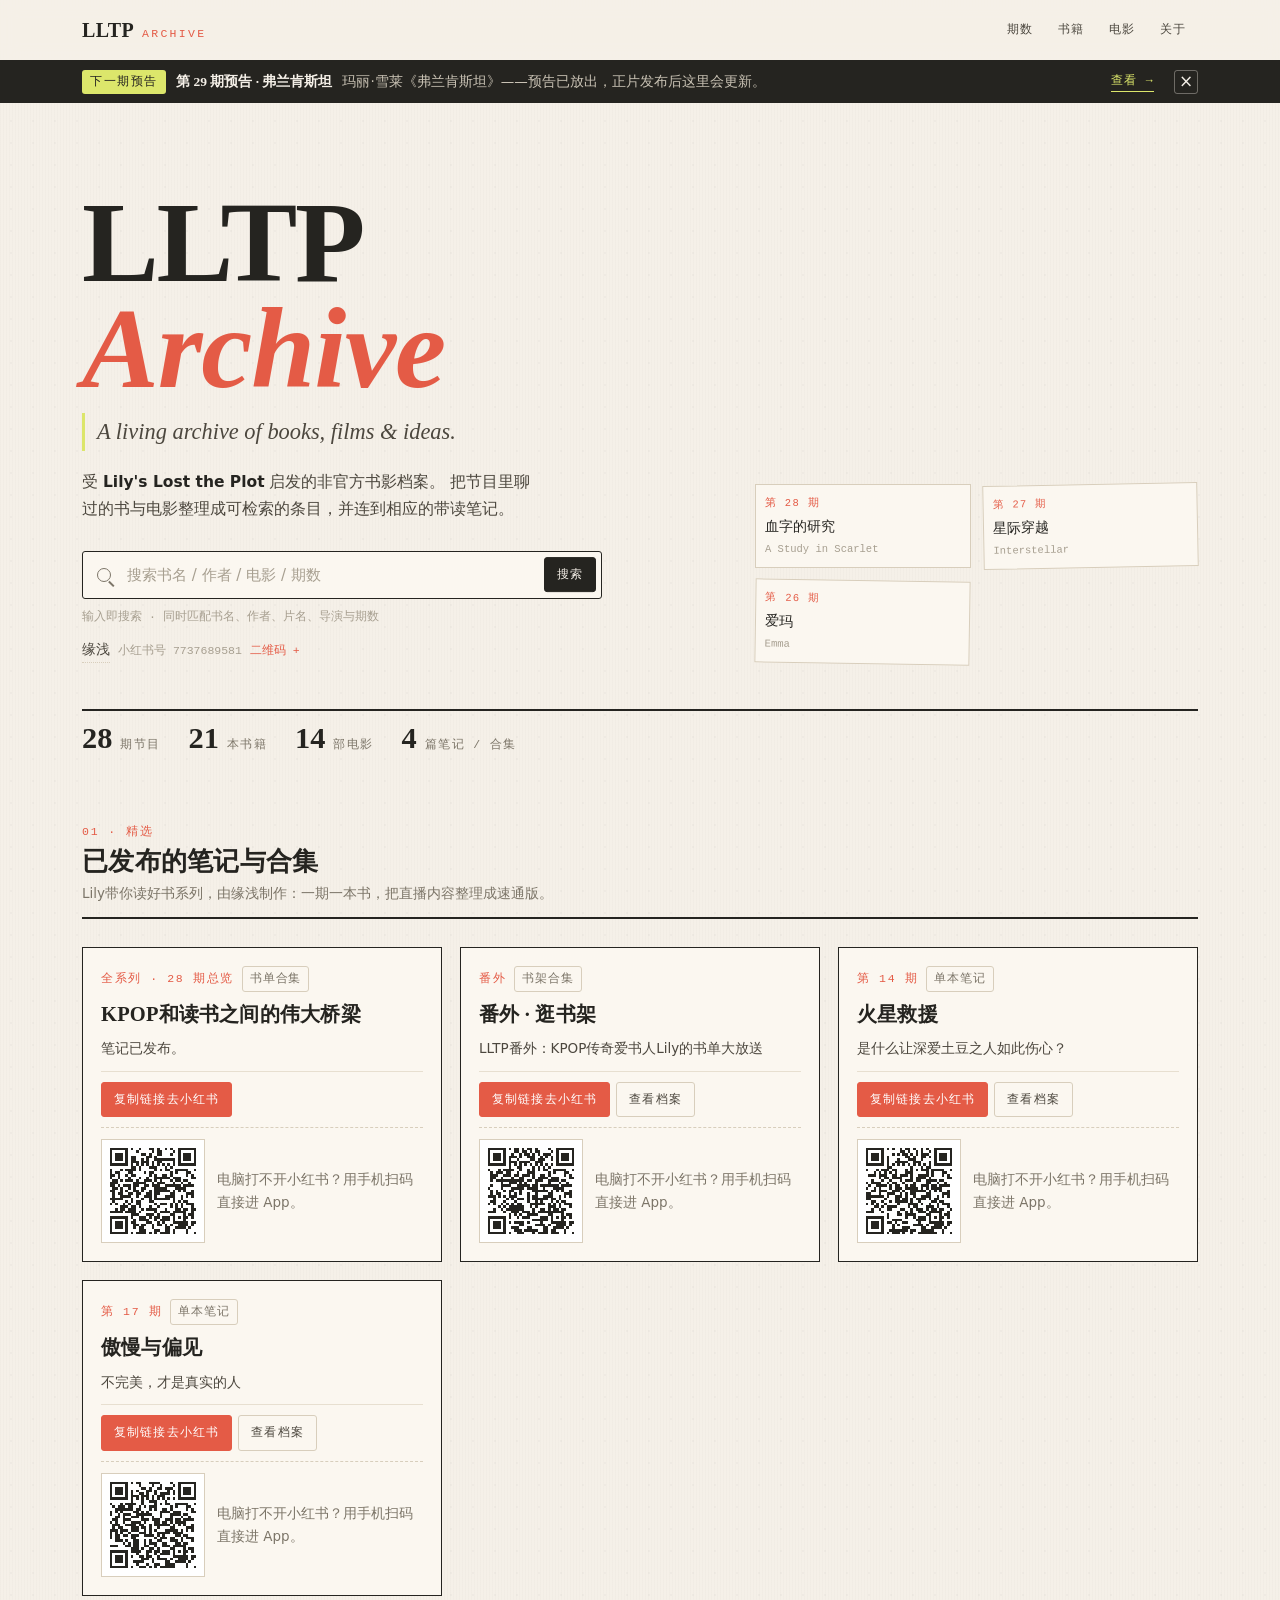
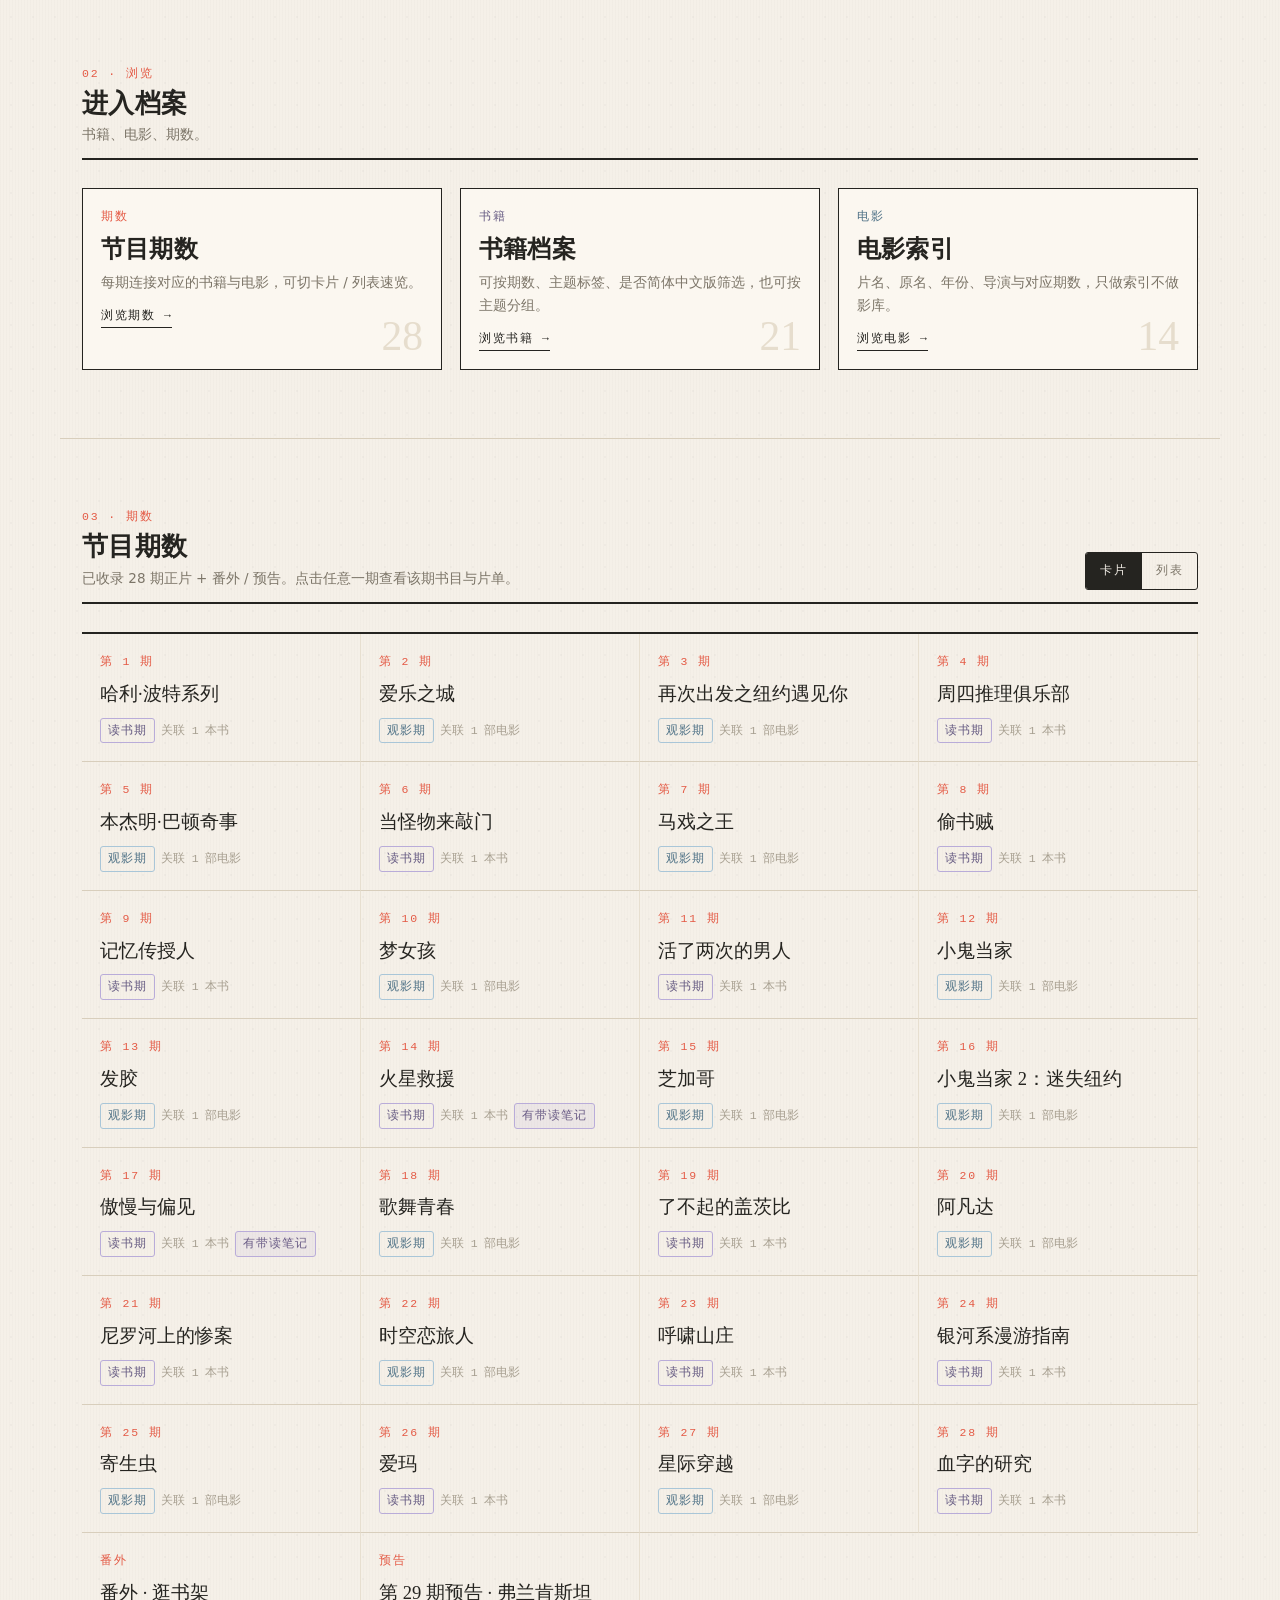
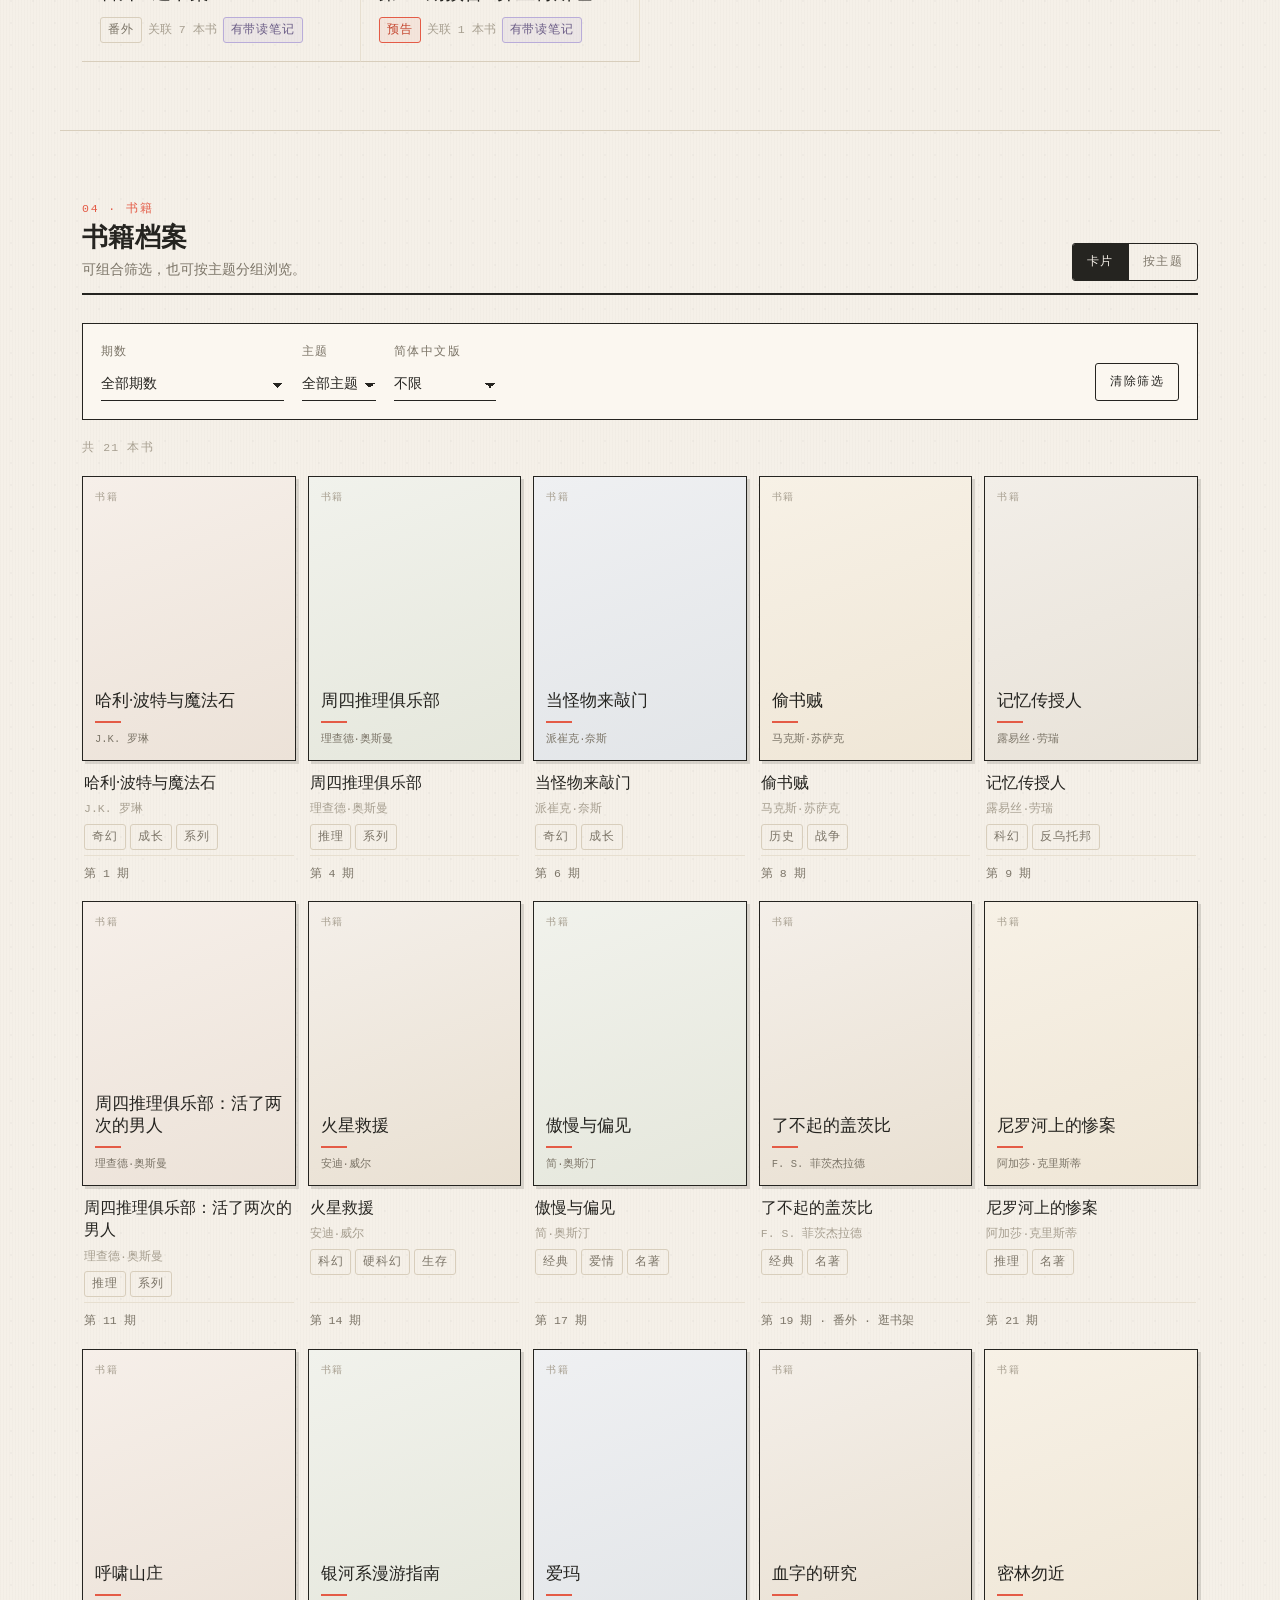
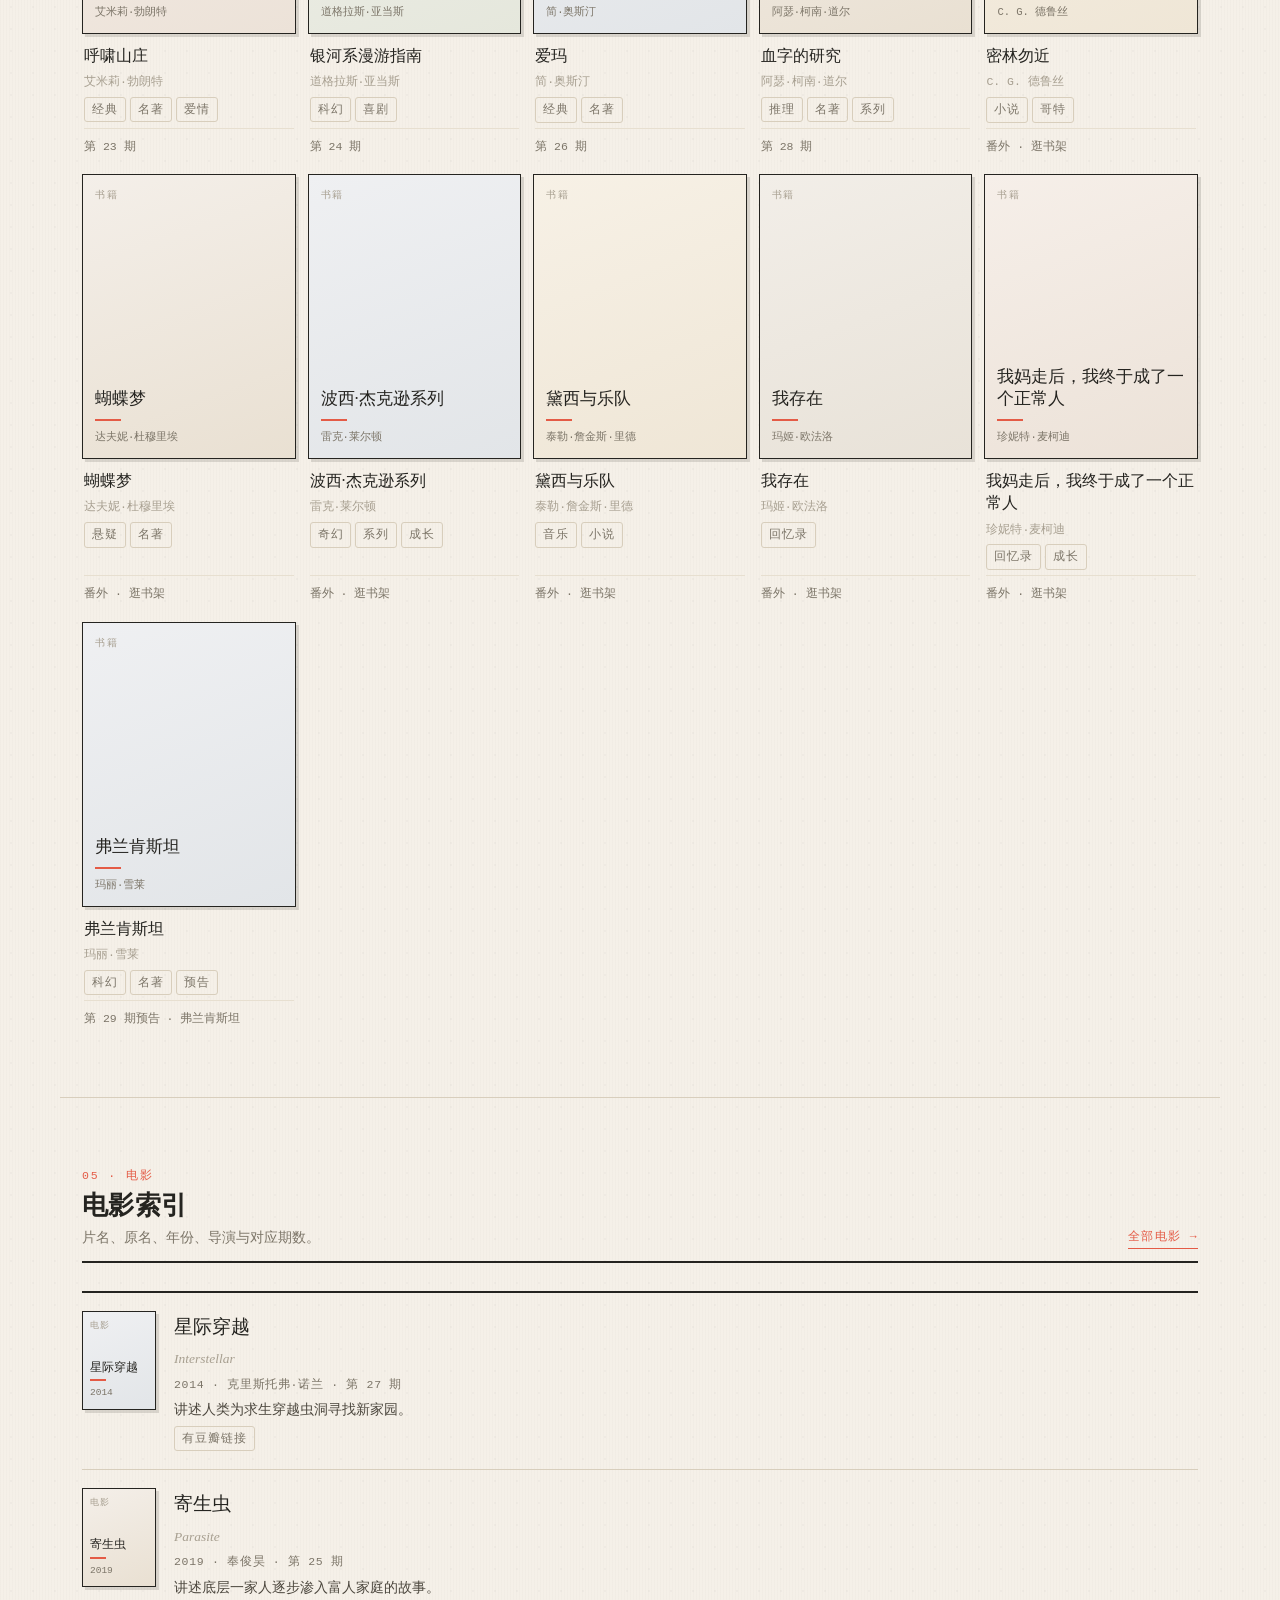
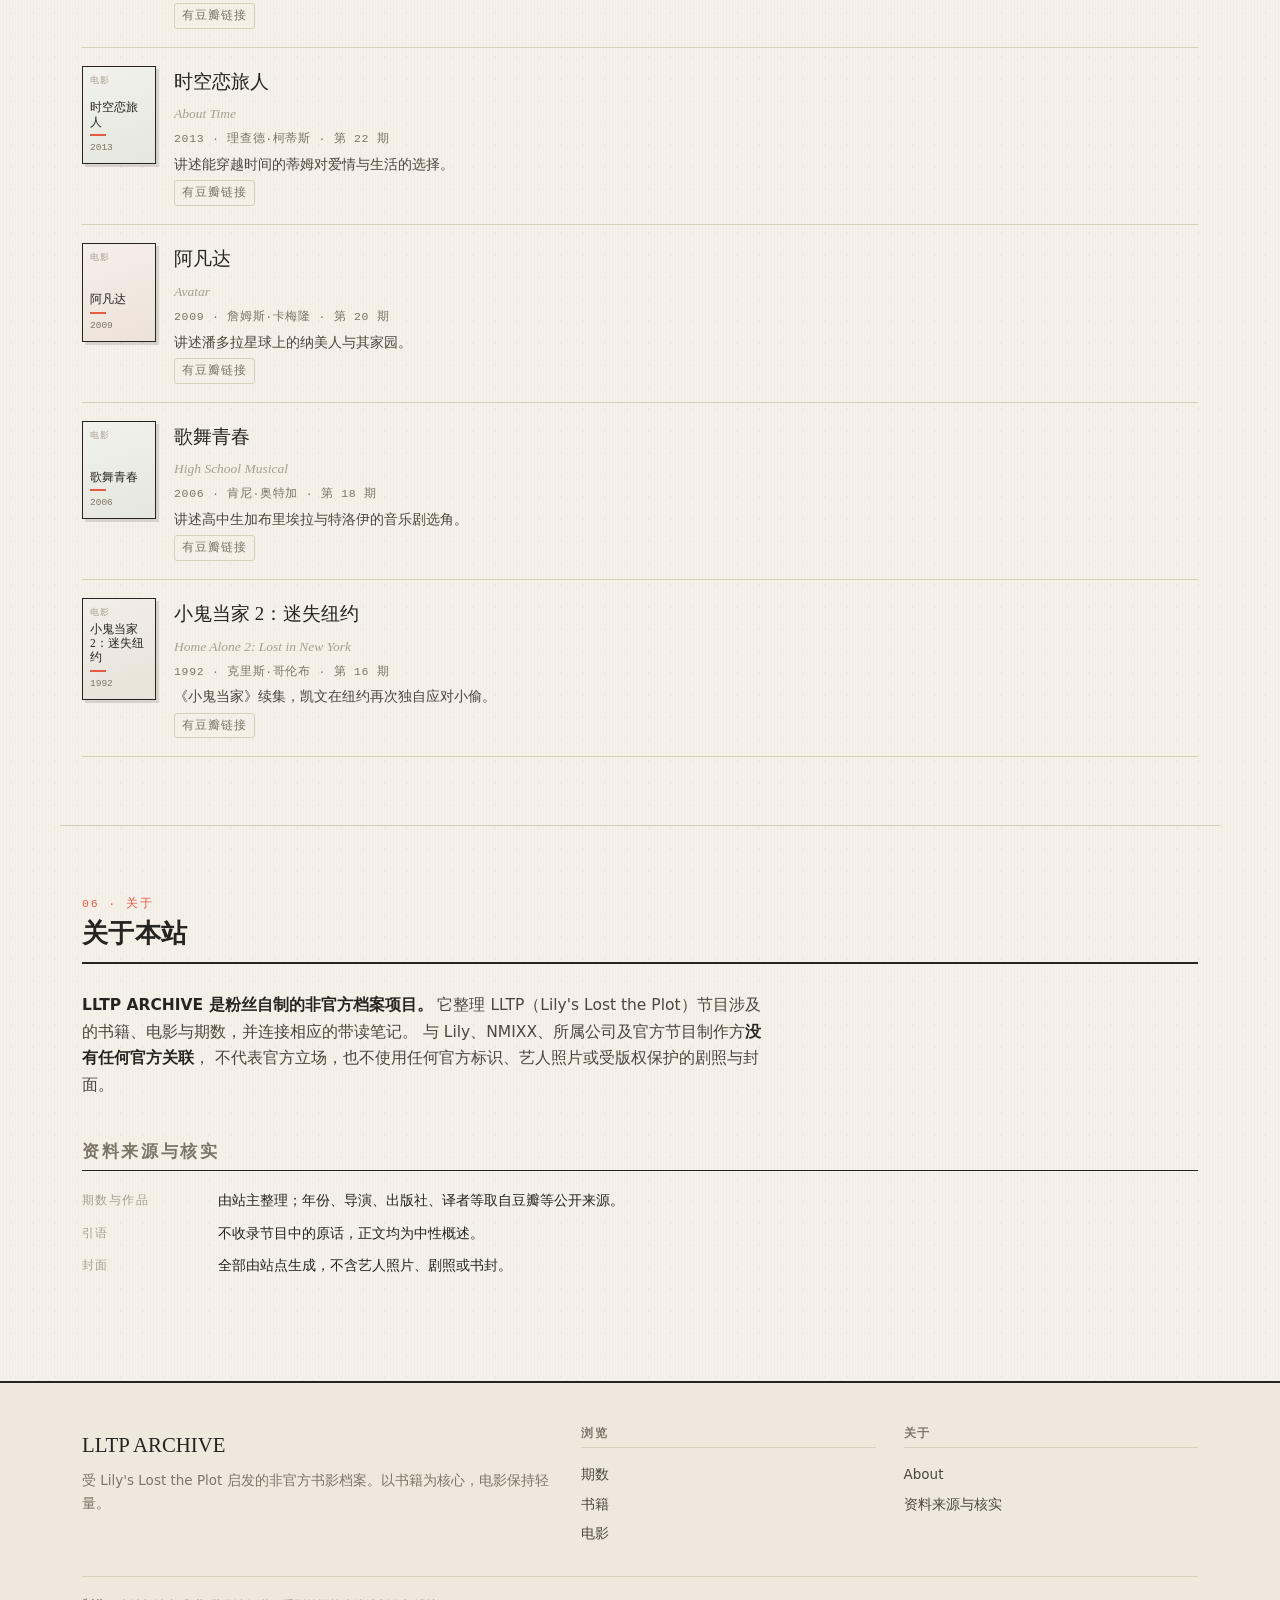
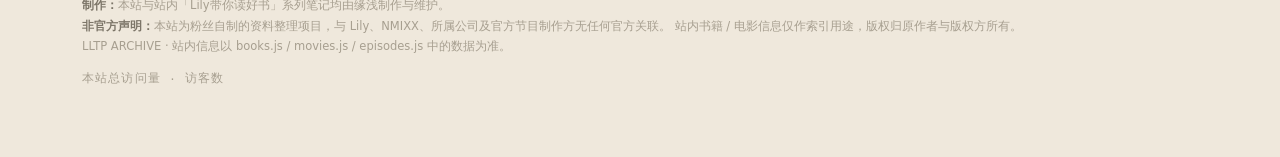
==== index.html @ 01251099 "style: 首页小红书入口改为折叠式轻量一行 默认只显示「缘浅 + 小红书号 7737689581 + 二维码」，点击后才展开二维码、简介与复制/保存操作；移除大卡片样式，二维码缩到 80px，收起" ====
<!DOCTYPE html>
<html lang="zh-CN">
<head>
<meta charset="UTF-8" />
<meta name="viewport" content="width=device-width, initial-scale=1" />
<title>LLTP ARCHIVE · A living archive of books, films &amp; ideas</title>
<meta name="description" content="受 Lily's Lost the Plot 启发的非官方书影档案：28 期节目、21 本书籍、14 部电影，以及对应的带读笔记。" />
<meta property="og:type" content="website" />
<meta property="og:site_name" content="LLTP ARCHIVE" />
<meta property="og:title" content="LLTP ARCHIVE · 书籍、电影与想法的活档案" />
<meta property="og:description" content="受 Lily's Lost the Plot 启发的非官方书影档案：28 期节目、21 本书籍、14 部电影，以及对应的带读笔记。" />
<meta name="twitter:card" content="summary_large_image" />
<link rel="canonical" href="https://kjlnm781223-cpu.github.io/LLTP-Archive/" />
<meta property="og:url" content="https://kjlnm781223-cpu.github.io/LLTP-Archive/" />
<meta property="og:image" content="https://kjlnm781223-cpu.github.io/LLTP-Archive/assets/og-cover.png" />
<link rel="icon" href="favicon.svg" type="image/svg+xml" />
<link rel="stylesheet" href="style.css" />
</head>
<body data-page="home">

<header class="masthead">
  <div class="mh-inner">
    <a class="mh-brand" href="index.html">
      <span class="bf">LLTP</span><span class="bl">Archive</span>
    </a>
    <button class="mh-toggle" aria-label="展开导航" aria-expanded="false">菜单</button>
    <nav class="mh-nav" aria-label="主导航">
      <a href="index.html#episodes" data-nav="episodes">期数</a>
      <a href="index.html#books" data-nav="books">书籍</a>
      <a href="index.html#films" data-nav="films">电影</a>
      <a href="index.html#about" data-nav="about">关于</a>
    </nav>
  </div>
</header>

<main>
  <!-- ============================ HERO ============================ -->
  <section class="hero">
    <div class="wrap">
      <div class="hero-grid">
        <div>
          <h1 class="hero-title">LLTP <em>Archive</em></h1>
          <p class="hero-en">A living archive of books, films &amp; ideas.</p>
          <p class="hero-zh">
            受 <strong>Lily's Lost the Plot</strong> 启发的非官方书影档案。
            把节目里聊过的书与电影整理成可检索的条目，并连到相应的带读笔记。
          </p>

          <div class="search-box" role="search">
            <label for="searchInput" style="position:absolute;left:-9999px">搜索书名、作者、电影或期数</label>
            <input id="searchInput" type="search" placeholder="搜索书名 / 作者 / 电影 / 期数" autocomplete="off" />
            <span class="ico" aria-hidden="true"></span>
            <div class="search-actions">
              <button class="btn-mini ghost" id="searchClear" type="button" hidden>清空</button>
              <button class="btn-mini" id="searchGo" type="button">搜索</button>
            </div>
            <div class="search-results" id="searchResults" hidden></div>
          </div>
          <p class="search-hint">输入即搜索 · 同时匹配书名、作者、片名、导演与期数</p>

          <details class="xhs-profile">
            <summary class="xp-summary">
              <span class="xp-name">缘浅</span>
              <span class="xp-id">小红书号 7737689581</span>
              <span class="xp-toggle">二维码</span>
            </summary>
            <div class="xp-panel">
              <a class="xhs-profile-qr" href="assets/xhs-profile-qr.png" target="_blank" rel="noopener" aria-label="打开二维码大图">
                <img src="assets/xhs-profile-qr.png" alt="缘浅的小红书二维码" width="80" height="80" />
              </a>
              <div class="xp-side">
                <p class="xp-bio">浅薄的读书人和追星人。</p>
                <div class="xhs-profile-actions">
                  <button class="btn primary small" id="copyXhsProfileId" type="button">复制小红书号</button>
                  <a class="btn ghost small" href="assets/xhs-profile-qr.png" download="LLTP-xhs-profile-qr.png">保存二维码</a>
                </div>
              </div>
            </div>
          </details>
        </div>

        <aside class="hero-collage" id="heroCollage" aria-label="档案摘录"></aside>
      </div>

      <div class="hero-foot" id="heroStats"></div>
    </div>
  </section>

  <!-- ========================= SPOTLIGHT ========================== -->
  <section class="section" id="spotlight">
    <div class="wrap">
      <div class="section-head">
        <div>
          <span class="sh-no">01 · 精选</span>
          <h2>已发布的笔记与合集</h2>
          <div class="sub">Lily带你读好书系列，由缘浅制作：一期一本书，把直播内容整理成速通版。</div>
        </div>
      </div>
      <div class="spot-grid" id="spotGrid"></div>
    </div>
  </section>

  <!-- =========================== BROWSE =========================== -->
  <section class="section" id="browse">
    <div class="wrap">
      <div class="section-head">
        <div>
          <span class="sh-no">02 · 浏览</span>
          <h2>进入档案</h2>
          <div class="sub">书籍、电影、期数。</div>
        </div>
      </div>
      <div class="browse-grid">
        <a class="browse-card" href="#episodes">
          <span class="bc-en">期数</span>
          <h3>节目期数</h3>
          <p>每期连接对应的书籍与电影，可切卡片 / 列表速览。</p>
          <span class="bc-arrow">浏览期数 →</span>
          <span class="bc-n" data-count="episodes"></span>
        </a>
        <a class="browse-card" href="#books">
          <span class="bc-en">书籍</span>
          <h3>书籍档案</h3>
          <p>可按期数、主题标签、是否简体中文版筛选，也可按主题分组。</p>
          <span class="bc-arrow">浏览书籍 →</span>
          <span class="bc-n" data-count="books"></span>
        </a>
        <a class="browse-card" href="#films">
          <span class="bc-en">电影</span>
          <h3>电影索引</h3>
          <p>片名、原名、年份、导演与对应期数，只做索引不做影库。</p>
          <span class="bc-arrow">浏览电影 →</span>
          <span class="bc-n" data-count="films"></span>
        </a>
      </div>
    </div>
  </section>

  <hr class="divider" />

  <!-- ========================== EPISODES ========================== -->
  <section class="section" id="episodes">
    <div class="wrap">
      <div class="section-head">
        <div>
          <span class="sh-no">03 · 期数</span>
          <h2>节目期数</h2>
          <div class="sub">已收录 28 期正片 + 番外 / 预告。点击任意一期查看该期书目与片单。</div>
        </div>
        <div class="view-toggle" role="group" aria-label="切换显示方式">
          <button class="view-btn active" data-view="grid" type="button" aria-pressed="true">卡片</button>
          <button class="view-btn" data-view="table" type="button" aria-pressed="false">列表</button>
        </div>
      </div>
      <div class="ep-grid" id="epGrid"></div>
      <div class="ep-table-wrap" id="epTable"></div>
    </div>
  </section>

  <hr class="divider" />

  <!-- =========================== BOOKS ============================ -->
  <section class="section" id="books">
    <div class="wrap">
      <div class="section-head">
        <div>
          <span class="sh-no">04 · 书籍</span>
          <h2>书籍档案</h2>
          <div class="sub">可组合筛选，也可按主题分组浏览。</div>
        </div>
        <div class="view-toggle" role="group" aria-label="切换书籍显示方式">
          <button class="view-btn book-view-btn active" data-view="grid" type="button" aria-pressed="true">卡片</button>
          <button class="view-btn book-view-btn" data-view="group" type="button" aria-pressed="false">按主题</button>
        </div>
      </div>

      <div class="filters" role="group" aria-label="筛选条件">
        <div class="fld">
          <label for="filterEpisode">期数</label>
          <select id="filterEpisode"><option value="">全部期数</option></select>
        </div>
        <div class="fld">
          <label for="filterTag">主题</label>
          <select id="filterTag"><option value="">全部主题</option></select>
        </div>
        <div class="fld">
          <label for="filterChinese">简体中文版</label>
          <select id="filterChinese">
            <option value="">不限</option>
            <option value="yes">有简体中文版</option>
            <option value="no">无简体中文版</option>
            <option value="unknown">待确认</option>
          </select>
        </div>
        <button class="reset" id="filterReset" type="button">清除筛选</button>
      </div>

      <div class="count-note" id="bookCount"></div>
      <div class="book-grid" id="bookGrid"></div>
      <div class="book-groups" id="bookGroups"></div>
    </div>
  </section>

  <hr class="divider" />

  <!-- =========================== FILMS ============================ -->
  <section class="section" id="films">
    <div class="wrap">
      <div class="section-head">
        <div>
          <span class="sh-no">05 · 电影</span>
          <h2>电影索引</h2>
          <div class="sub">片名、原名、年份、导演与对应期数。</div>
        </div>
        <a class="link" href="movies.html">全部电影 →</a>
      </div>
      <div class="movie-list" id="movieIndex" data-limit="6"></div>
    </div>
  </section>

  <hr class="divider" />

  <!-- =========================== ABOUT ============================ -->
  <section class="section" id="about">
    <div class="wrap">
      <div class="section-head">
        <div>
          <span class="sh-no">06 · 关于</span>
          <h2>关于本站</h2>
        </div>
      </div>

      <p class="hero-zh" style="max-width:70ch">
        <strong>LLTP ARCHIVE 是粉丝自制的非官方档案项目。</strong>
        它整理 LLTP（Lily's Lost the Plot）节目涉及的书籍、电影与期数，并连接相应的带读笔记。
        与 Lily、NMIXX、所属公司及官方节目制作方<strong>没有任何官方关联</strong>，
        不代表官方立场，也不使用任何官方标识、艺人照片或受版权保护的剧照与封面。
      </p>

      <div class="panel">
        <h2>资料来源与核实</h2>
        <dl class="kv">
          <dt>期数与作品</dt>
          <dd>由站主整理；年份、导演、出版社、译者等取自豆瓣等公开来源。</dd>
          <dt>引语</dt>
          <dd>不收录节目中的原话，正文均为中性概述。</dd>
          <dt>封面</dt>
          <dd>全部由站点生成，不含艺人照片、剧照或书封。</dd>
        </dl>
      </div>
    </div>
  </section>
</main>

<footer class="site-foot">
  <div class="foot-inner">
    <div class="foot-grid">
      <div>
        <div class="foot-brand">LLTP ARCHIVE</div>
        <p>受 Lily's Lost the Plot 启发的非官方书影档案。以书籍为核心，电影保持轻量。</p>
      </div>
      <div>
        <h3>浏览</h3>
        <a href="index.html#episodes">期数</a>
        <a href="index.html#books">书籍</a>
        <a href="movies.html">电影</a>
      </div>
      <div>
        <h3>关于</h3>
        <a href="index.html#about">About</a>
        <a href="index.html#about">资料来源与核实</a>
      </div>
    </div>
    <div class="foot-note">
      <strong>制作：</strong>本站与站内「Lily带你读好书」系列笔记均由缘浅制作与维护。<br />
      <strong>非官方声明：</strong>本站为粉丝自制的资料整理项目，与 Lily、NMIXX、所属公司及官方节目制作方无任何官方关联。
      站内书籍 / 电影信息仅作索引用途，版权归原作者与版权方所有。<br />
      LLTP ARCHIVE · 站内信息以 books.js / movies.js / episodes.js 中的数据为准。
    </div>
    <div class="foot-stat">
      本站总访问量 <span id="busuanzi_container_site_pv" style="display:none"><span id="busuanzi_value_site_pv"></span> 次</span> · 访客数 <span id="busuanzi_container_site_uv" style="display:none"><span id="busuanzi_value_site_uv"></span> 人</span>
    </div>
  </div>
</footer>

<script src="reading-status.js"></script>
<script src="books.js"></script>
<script src="movies.js"></script>
<script src="episodes.js"></script>
<script src="qr.js"></script>
<script src="script.js"></script>
<script async src="https://busuanzi.ibruce.info/busuanzi/2.3/busuanzi.pure.mini.js"></script>
</body>
</html>
---- style.css ----
/* ==========================================================================
   LLTP ARCHIVE · Design System
   独立文学杂志 × 电影档案馆 × 轻度拼贴
   --------------------------------------------------------------------------
   0. Tokens
   1. Reset & base
   2. Layout & editorial primitives
   3. Masthead / notice
   4. Hero (magazine cover)
   5. Spotlight / Browse
   6. Archive: episodes / books / films
   7. Journal
   8. Detail pages
   9. States (empty / loading / missing)
  10. Footer
  11. Responsive
   ========================================================================== */

/* ---------------------------------- 0. Tokens --------------------------- */
:root {
  /* Paper & ink */
  --paper:      #F5F0E8;
  --paper-2:    #EFE8DC;
  --paper-3:    #E6DDCD;
  --card:       #FBF7F0;
  --ink:        #252420;
  --ink-2:      #4C473E;
  --ink-3:      #7C7568;
  --ink-4:      #A79F90;

  /* Rules */
  --rule:       #D8CEBC;
  --rule-2:     #E7DFD0;
  --rule-ink:   #252420;

  /* Accents — used sparingly */
  --vermilion:  #E45B46;
  --vermilion-d:#C4442D;
  --lavender:   #B9ACD9;
  --acid:       #DCE66B;
  --mist:       #A9C6D8;

  /* Typography */
  --font-serif: "Songti SC", "Noto Serif SC", "Source Han Serif SC", "STSong", Georgia, "Times New Roman", serif;
  --font-sans:  "PingFang SC", "HarmonyOS Sans SC", "Hiragino Sans GB", "Microsoft YaHei", system-ui, -apple-system, "Segoe UI", Roboto, "Helvetica Neue", Arial, sans-serif;
  --font-mono:  ui-monospace, "SF Mono", SFMono-Regular, Menlo, Consolas, "Liberation Mono", "Courier New", monospace;

  /* Scale */
  --fs-display: clamp(2.9rem, 11vw, 7.2rem);
  --fs-h1:      clamp(1.7rem, 4.4vw, 2.5rem);
  --fs-h2:      clamp(1.25rem, 2.8vw, 1.6rem);
  --fs-h3:      1.05rem;
  --fs-body:    15.5px;
  --fs-sm:      13.5px;
  --fs-meta:    11.5px;

  /* Space */
  --sp-1: 6px;  --sp-2: 12px; --sp-3: 18px; --sp-4: 28px;
  --sp-5: 44px; --sp-6: 68px; --sp-7: 104px;
  --wrap: 1160px;
  --gut: 22px;

  /* Form */
  --radius:    3px;
  --radius-lg: 5px;
  --hair:      1px;

  /* Motion */
  --dur: .26s;
  --ease: cubic-bezier(.22, .61, .36, 1);

  /* Elevation (used only on the paper, never "glass") */
  --shadow-1: 0 1px 0 rgba(37,36,32,.05);
  --shadow-2: 0 18px 40px -26px rgba(37,36,32,.55);
}

/* ------------------------------ 1. Reset & base ------------------------- */
* { margin: 0; padding: 0; box-sizing: border-box; }

html { -webkit-text-size-adjust: 100%; scroll-behavior: smooth; }

body {
  font-family: var(--font-sans);
  font-size: var(--fs-body);
  line-height: 1.72;
  color: var(--ink);
  background-color: var(--paper);
  /* 印刷感纸张纹理：纯 CSS，无图片 */
  background-image:
    radial-gradient(rgba(37, 36, 32, .028) 1px, transparent 1px),
    repeating-linear-gradient(90deg, rgba(37,36,32,.014) 0 1px, transparent 1px 3px);
  background-size: 22px 22px, 3px 100%;
  -webkit-font-smoothing: antialiased;
}

img { max-width: 100%; display: block; }
a { color: inherit; }
button, input, select { font: inherit; color: inherit; }

h1, h2, h3, h4 { font-family: var(--font-serif); font-weight: 600; line-height: 1.24; letter-spacing: .01em; }

::selection { background: var(--acid); color: var(--ink); }

:focus-visible {
  outline: 2px solid var(--vermilion);
  outline-offset: 2px;
}

/* --------------------- 2. Layout & editorial primitives ----------------- */
.wrap { max-width: var(--wrap); margin: 0 auto; padding: 0 var(--gut); }

.divider { border: none; border-top: var(--hair) solid var(--rule); max-width: var(--wrap); margin: var(--sp-6) auto 0; }

/* 小型全大写等宽标签 —— 杂志的「元数据语言」 */
.label, .kicker {
  font-family: var(--font-mono);
  font-size: var(--fs-meta);
  letter-spacing: .16em;
  text-transform: uppercase;
  color: var(--ink-3);
}
.kicker { color: var(--vermilion); }

/* 档案编号 */
.archive-no {
  font-family: var(--font-mono);
  font-size: var(--fs-meta);
  letter-spacing: .14em;
  color: var(--ink-3);
}
.archive-no--stamp {
  display: inline-block;
  border: var(--hair) solid var(--ink);
  padding: 2px 8px;
  color: var(--ink);
}

.rule-x { border-top: var(--hair) solid var(--rule); }

/* 章节标题：编号 + 标题 + 说明，用一条粗线压住 */
.section { padding: var(--sp-6) 0 0; }
.section-head {
  display: flex; align-items: flex-end; justify-content: space-between;
  gap: var(--sp-3); flex-wrap: wrap;
  padding-bottom: var(--sp-2);
  border-bottom: 2px solid var(--ink);
  margin-bottom: var(--sp-4);
}
.section-head .sh-no {
  font-family: var(--font-mono); font-size: var(--fs-meta);
  letter-spacing: .16em; color: var(--vermilion); display: block; margin-bottom: 4px;
}
.section-head h2 { font-size: var(--fs-h2); }
.section-head .sub { color: var(--ink-3); font-size: var(--fs-sm); margin-top: 4px; max-width: 62ch; }
.section-head .link {
  font-family: var(--font-mono); font-size: var(--fs-meta);
  letter-spacing: .12em; text-transform: uppercase;
  color: var(--vermilion); text-decoration: none; white-space: nowrap;
  border-bottom: var(--hair) solid currentColor; padding-bottom: 1px;
}
.section-head .link:hover { color: var(--vermilion-d); }

/* 徽标 */
.badge {
  display: inline-flex; align-items: center; gap: 4px;
  font-family: var(--font-mono); font-size: var(--fs-meta);
  letter-spacing: .08em; text-transform: uppercase;
  padding: 2px 7px; border: var(--hair) solid var(--rule);
  background: transparent; color: var(--ink-3); border-radius: var(--radius);
}
.badge.warn { border-color: #D8C08A; color: #8E6A2E; }
.badge.draft { border-color: var(--lavender); color: #6A5C86; background: rgba(185,172,217,.16); }
.badge.kind-book { border-color: var(--lavender); color: #655A82; }
.badge.kind-movie { border-color: var(--mist); color: #4E7186; }
.badge.kind-extra { border-color: var(--rule); color: var(--ink-3); }
.badge.kind-preview { border-color: var(--vermilion); color: var(--vermilion-d); background: rgba(228, 91, 70, .08); }

/* 按钮 */
.btn {
  display: inline-flex; align-items: center; gap: 7px;
  font-family: var(--font-mono); font-size: var(--fs-meta);
  letter-spacing: .1em; text-transform: uppercase;
  padding: 10px 16px; border-radius: var(--radius);
  border: var(--hair) solid var(--ink); background: transparent; color: var(--ink);
  text-decoration: none; cursor: pointer;
  transition: background var(--dur) var(--ease), color var(--dur) var(--ease), transform var(--dur) var(--ease);
}
.btn:hover { background: var(--ink); color: var(--paper); transform: translateY(-1px); }
.btn.primary { background: var(--vermilion); border-color: var(--vermilion); color: #fff; }
.btn.primary:hover { background: var(--vermilion-d); border-color: var(--vermilion-d); color: #fff; }
.btn.ghost { border-color: var(--rule); color: var(--ink-2); }
.btn.ghost:hover { background: var(--ink); border-color: var(--ink); color: var(--paper); }
.btn.small { padding: 7px 12px; }
.btn[disabled], .btn.disabled { opacity: .5; pointer-events: none; }

/* ---------------------------- 3. Masthead ------------------------------- */
.masthead {
  position: sticky; top: 0; z-index: 60;
  background: rgba(245, 240, 232, .93);
  backdrop-filter: blur(8px) saturate(1.2);
  border-bottom: var(--hair) solid var(--ink);
}
.mh-inner {
  max-width: var(--wrap); margin: 0 auto; padding: 12px var(--gut);
  display: flex; align-items: center; gap: var(--sp-3);
}
.mh-back {
  display: inline-flex; align-items: center; justify-content: center;
  width: 30px; height: 30px; margin-right: 8px; flex: none;
  font-family: var(--font-mono); font-size: 15px; line-height: 1;
  text-decoration: none; color: var(--ink-2);
  border: var(--hair) solid var(--rule); border-radius: var(--radius);
  transition: color var(--dur) var(--ease), background var(--dur) var(--ease), border-color var(--dur) var(--ease);
}
.mh-back:hover { color: var(--paper); background: var(--ink); border-color: var(--ink); }
.mh-brand { display: flex; align-items: baseline; gap: 8px; text-decoration: none; }
.mh-brand .bf { font-family: var(--font-serif); font-size: 20px; font-weight: 700; letter-spacing: .02em; }
.mh-brand .bl {
  font-family: var(--font-mono); font-size: var(--fs-meta);
  letter-spacing: .2em; text-transform: uppercase; color: var(--vermilion);
}
.mh-nav { margin-left: auto; display: flex; align-items: center; gap: 2px; }
.mh-nav a {
  font-family: var(--font-mono); font-size: var(--fs-meta);
  letter-spacing: .13em; text-transform: uppercase; text-decoration: none;
  color: var(--ink-2); padding: 8px 11px; border-radius: var(--radius);
  transition: color var(--dur) var(--ease), background var(--dur) var(--ease);
}
.mh-nav a:hover { color: var(--vermilion); }
.mh-nav a.active { color: var(--vermilion); box-shadow: inset 0 -2px 0 var(--vermilion); }
.mh-toggle {
  display: none; margin-left: auto;
  border: var(--hair) solid var(--rule); background: var(--card);
  width: 42px; height: 34px; border-radius: var(--radius); cursor: pointer;
  font-family: var(--font-mono); letter-spacing: .1em;
}

/* 置顶公告 */
.site-notice { background: var(--ink); color: var(--paper); }
.notice-inner {
  max-width: var(--wrap); margin: 0 auto; padding: 9px var(--gut);
  display: flex; align-items: center; gap: 10px; flex-wrap: wrap;
  font-size: var(--fs-sm);
}
.notice-label {
  font-family: var(--font-mono); font-size: var(--fs-meta);
  letter-spacing: .14em; text-transform: uppercase;
  background: var(--acid); color: var(--ink); padding: 2px 8px; border-radius: var(--radius);
}
.notice-title { font-family: var(--font-serif); font-weight: 600; }
.notice-text { color: #C9C2B4; }
.notice-link {
  margin-left: auto; font-family: var(--font-mono); font-size: var(--fs-meta);
  letter-spacing: .12em; text-transform: uppercase; text-decoration: none;
  color: var(--acid); border-bottom: var(--hair) solid currentColor;
}
.notice-link:hover { color: #fff; }

/* ------------------------------ 4. Hero --------------------------------- */
.hero { padding: var(--sp-6) 0 0; position: relative; overflow: hidden; }
.hero-grid { display: grid; grid-template-columns: minmax(0, 1.42fr) minmax(0, 1fr); gap: var(--sp-5); align-items: end; }

.hero-kicker {
  display: flex; align-items: center; gap: 10px; flex-wrap: wrap;
  font-family: var(--font-mono); font-size: var(--fs-meta);
  letter-spacing: .18em; text-transform: uppercase; color: var(--ink-3);
}
.hero-kicker .dot { width: 6px; height: 6px; background: var(--vermilion); border-radius: 50%; }
.hero-kicker .bar { flex: 1; min-width: 30px; height: var(--hair); background: var(--rule); }

.hero-title {
  font-size: var(--fs-display); line-height: .92; letter-spacing: -.02em;
  margin: var(--sp-3) 0 var(--sp-2);
  text-transform: uppercase;
}
.hero-title em {
  display: block; font-style: italic; text-transform: none;
  letter-spacing: -.01em; color: var(--vermilion);
}
.hero-en {
  font-family: var(--font-serif); font-style: italic;
  font-size: clamp(1.05rem, 2.3vw, 1.4rem); color: var(--ink-2);
  border-left: 3px solid var(--acid); padding-left: 12px;
}
.hero-zh { margin-top: var(--sp-3); max-width: 46ch; color: var(--ink-2); }
.hero-zh strong { color: var(--ink); }

/* 搜索（融入首屏，不是唯一重点） */
.search-box { position: relative; max-width: 520px; margin-top: var(--sp-4); }
.search-box input {
  width: 100%; height: 48px; padding: 0 108px 0 44px;
  background: var(--card); border: var(--hair) solid var(--ink);
  border-radius: var(--radius); font-size: 15px;
}
.search-box input::placeholder { color: var(--ink-4); }
.search-box input:focus { outline: none; box-shadow: 3px 3px 0 var(--vermilion); }
.search-box .ico {
  position: absolute; left: 15px; top: 50%; transform: translateY(-50%);
  width: 14px; height: 14px; border: 1.6px solid var(--ink-3); border-radius: 50%;
}
.search-box .ico::after {
  content: ""; position: absolute; right: -5px; bottom: -4px;
  width: 7px; height: 1.6px; background: var(--ink-3); transform: rotate(45deg);
}
.search-box input:focus ~ .ico { border-color: var(--vermilion); }
.search-actions { position: absolute; right: 6px; top: 50%; transform: translateY(-50%); display: flex; gap: 5px; }
.btn-mini {
  border: var(--hair) solid var(--ink); background: var(--ink); color: var(--paper);
  font-family: var(--font-mono); font-size: var(--fs-meta); letter-spacing: .1em; text-transform: uppercase;
  padding: 7px 12px; border-radius: var(--radius); cursor: pointer;
}
.btn-mini.ghost { background: transparent; color: var(--ink-3); border-color: var(--rule); }
.btn-mini[hidden] { display: none; }
.search-hint { font-family: var(--font-mono); font-size: var(--fs-meta); color: var(--ink-4); margin-top: 8px; }

/* 站主小红书入口（仅首页）：默认只是一行名字 + 小红书号，点开才展开二维码 */
.xhs-profile { margin-top: 10px; }
.xp-summary {
  display: inline-flex; align-items: baseline; flex-wrap: wrap; gap: 8px;
  padding: 2px 0; cursor: pointer; list-style: none; color: var(--ink-3);
}
.xp-summary::-webkit-details-marker { display: none; }
.xp-summary::marker { content: ""; }
.xp-name {
  font-family: var(--font-serif); font-size: var(--fs-sm); color: var(--ink-2);
  border-bottom: var(--hair) dotted var(--rule);
}
.xp-summary:hover .xp-name { color: var(--vermilion); border-bottom-color: var(--vermilion); }
.xp-id { font-family: var(--font-mono); font-size: var(--fs-meta); color: var(--ink-4); }
.xp-toggle { font-family: var(--font-mono); font-size: var(--fs-meta); color: var(--vermilion); }
.xp-toggle::after { content: " +"; }
.xhs-profile[open] .xp-toggle::after { content: " −"; }
.xp-panel {
  margin-top: 10px; display: flex; align-items: flex-start;
  flex-wrap: wrap; gap: 12px;
}
.xhs-profile:not([open]) .xp-panel { display: none; }
.xhs-profile-qr {
  flex: none; display: block; line-height: 0; padding: 3px;
  border: var(--hair) solid var(--rule); background: #fff;
}
.xhs-profile-qr img { display: block; width: 80px; height: 80px; }
.xp-side { min-width: 0; }
.xp-bio { font-size: var(--fs-sm); color: var(--ink-3); }
.xhs-profile-actions { display: flex; flex-wrap: wrap; gap: 6px; margin-top: 8px; }

/* 搜索结果下拉 */
.search-results {
  position: absolute; left: 0; right: 0; top: calc(100% + 6px);
  background: var(--card); border: var(--hair) solid var(--ink);
  box-shadow: 6px 6px 0 rgba(37,36,32,.12);
  z-index: 70; max-height: 62vh; overflow-y: auto; text-align: left;
}
.search-results[hidden] { display: none; }
.sr-group-title {
  font-family: var(--font-mono); font-size: var(--fs-meta); letter-spacing: .14em; text-transform: uppercase;
  color: var(--ink-3); padding: 12px 14px 6px; border-top: var(--hair) solid var(--rule-2);
}
.sr-item { display: flex; align-items: center; gap: 11px; padding: 9px 14px; text-decoration: none; color: var(--ink); }
.sr-item:hover { background: var(--paper-2); }
.sr-item .sr-thumb { width: 30px; height: 40px; flex: none; border: var(--hair) solid var(--rule); }
.sr-item .sr-main { min-width: 0; }
.sr-item .sr-title { font-size: 14px; font-weight: 600; white-space: nowrap; overflow: hidden; text-overflow: ellipsis; }
.sr-item .sr-sub { font-family: var(--font-mono); font-size: var(--fs-meta); color: var(--ink-4); white-space: nowrap; overflow: hidden; text-overflow: ellipsis; }
.sr-empty { padding: 18px 14px; color: var(--ink-3); font-size: var(--fs-sm); }

/* Hero 右侧拼贴（全部来自真实数据） */
.hero-collage { display: grid; grid-template-columns: 1fr 1fr; gap: 12px; align-content: end; }
.collage-card {
  display: block; text-decoration: none; color: inherit;
  background: var(--card); border: var(--hair) solid var(--rule);
  padding: 9px; transition: transform var(--dur) var(--ease), box-shadow var(--dur) var(--ease);
}
.collage-card:hover { transform: translate(-2px, -2px); box-shadow: 5px 5px 0 var(--ink); border-color: var(--ink); }
.collage-card .cc-no {
  font-family: var(--font-mono); font-size: 10.5px; letter-spacing: .12em;
  color: var(--vermilion); display: block; margin-bottom: 6px;
}
.collage-card .cc-t { font-family: var(--font-serif); font-size: 14px; line-height: 1.3; }
.collage-card .cc-m { font-family: var(--font-mono); font-size: 10.5px; color: var(--ink-4); margin-top: 4px; }
.collage-card:nth-child(2) { transform: rotate(-1.1deg); }
.collage-card:nth-child(3) { transform: rotate(.9deg); }

/* Hero 页脚：真实统计 */
.hero-foot {
  margin-top: var(--sp-5); padding-top: var(--sp-2);
  border-top: 2px solid var(--ink);
  display: flex; flex-wrap: wrap; gap: var(--sp-4);
}
.stat { display: flex; align-items: baseline; gap: 8px; }
.stat b { font-family: var(--font-serif); font-size: 1.9rem; font-weight: 600; line-height: 1; }
.stat span { font-family: var(--font-mono); font-size: var(--fs-meta); letter-spacing: .12em; text-transform: uppercase; color: var(--ink-3); }

/* --------------------- 5. Spotlight / Browse ---------------------------- */
.spot-grid { display: grid; grid-template-columns: repeat(3, 1fr); gap: var(--sp-3); }
.spot-card {
  display: flex; flex-direction: column; gap: 10px;
  background: var(--card); border: var(--hair) solid var(--ink);
  padding: var(--sp-3); text-decoration: none; color: inherit;
  transition: transform var(--dur) var(--ease), box-shadow var(--dur) var(--ease);
}
.spot-card:hover { transform: translate(-3px, -3px); box-shadow: 6px 6px 0 var(--ink); }
.spot-card .sp-no { font-family: var(--font-mono); font-size: var(--fs-meta); letter-spacing: .14em; color: var(--vermilion); }
.spot-card h3 { font-size: 1.28rem; line-height: 1.25; }
.spot-card .sp-orig { font-family: var(--font-serif); font-style: italic; font-size: var(--fs-sm); color: var(--ink-4); }
.spot-card p { font-size: var(--fs-sm); color: var(--ink-2); }
.spot-card .sp-foot { margin-top: auto; padding-top: 10px; border-top: var(--hair) solid var(--rule-2); display: flex; flex-wrap: wrap; gap: 6px; }

.browse-grid { display: grid; grid-template-columns: repeat(3, 1fr); gap: var(--sp-3); }
.browse-card {
  position: relative; display: block; text-decoration: none; color: inherit;
  padding: var(--sp-3) var(--sp-3) var(--sp-3);
  border: var(--hair) solid var(--ink); background: var(--card);
  transition: background var(--dur) var(--ease), color var(--dur) var(--ease);
  overflow: hidden;
}
.browse-card:hover { background: var(--ink); color: var(--paper); }
.browse-card .bc-en {
  font-family: var(--font-mono); font-size: var(--fs-meta); letter-spacing: .18em; text-transform: uppercase;
  color: var(--vermilion); display: block; margin-bottom: 8px;
}
.browse-card:hover .bc-en { color: var(--acid); }
.browse-card h3 { font-size: 1.5rem; margin-bottom: 6px; }
.browse-card p { font-size: var(--fs-sm); color: var(--ink-3); }
.browse-card:hover p { color: #C9C2B4; }
.browse-card .bc-n {
  position: absolute; right: var(--sp-3); bottom: var(--sp-2);
  font-family: var(--font-serif); font-size: 2.6rem; line-height: 1; color: var(--paper-3);
}
.browse-card:hover .bc-n { color: rgba(255,255,255,.18); }
.browse-card .bc-arrow {
  display: inline-block; margin-top: 12px;
  font-family: var(--font-mono); font-size: var(--fs-meta); letter-spacing: .14em;
  border-bottom: var(--hair) solid currentColor; padding-bottom: 1px;
}
/* 三个入口各不相同，但同一套系统 */
.browse-card:nth-child(1) .bc-en { color: var(--vermilion); }
.browse-card:nth-child(2) .bc-en { color: #655A82; }
.browse-card:nth-child(3) .bc-en { color: #4E7186; }
.browse-card:nth-child(1):hover .bc-en,
.browse-card:nth-child(2):hover .bc-en,
.browse-card:nth-child(3):hover .bc-en { color: var(--acid); }

/* ------------------------------- 6. Archive ----------------------------- */
/* 工具条：视图切换 / 筛选 */
.toolbar { display: flex; align-items: center; gap: var(--sp-2); flex-wrap: wrap; margin-bottom: var(--sp-3); }
.view-toggle { display: inline-flex; border: var(--hair) solid var(--ink); border-radius: var(--radius); overflow: hidden; }
.view-btn {
  border: none; background: transparent; cursor: pointer;
  font-family: var(--font-mono); font-size: var(--fs-meta); letter-spacing: .12em; text-transform: uppercase;
  color: var(--ink-3); padding: 8px 14px;
  transition: background var(--dur) var(--ease), color var(--dur) var(--ease);
}
.view-btn + .view-btn { border-left: var(--hair) solid var(--ink); }
.view-btn:hover { background: var(--paper-2); color: var(--ink); }
.view-btn.active { background: var(--ink); color: var(--paper); }

.filters {
  display: flex; flex-wrap: wrap; gap: var(--sp-3); align-items: flex-end;
  border: var(--hair) solid var(--ink); background: var(--card);
  padding: var(--sp-3); margin-bottom: var(--sp-3);
}
.filters .fld { display: flex; flex-direction: column; gap: 5px; }
.filters label {
  font-family: var(--font-mono); font-size: var(--fs-meta);
  letter-spacing: .13em; text-transform: uppercase; color: var(--ink-3);
}
.filters select {
  border: none; border-bottom: var(--hair) solid var(--ink); background: transparent;
  padding: 5px 18px 5px 0; font-size: var(--fs-sm); max-width: 210px;
  appearance: none;
  background-image: linear-gradient(45deg, transparent 50%, var(--ink) 50%), linear-gradient(135deg, var(--ink) 50%, transparent 50%);
  background-position: right 6px top 55%, right 1px top 55%;
  background-size: 5px 5px, 5px 5px; background-repeat: no-repeat;
}
.filters .reset {
  margin-left: auto; border: var(--hair) solid var(--ink); background: transparent;
  font-family: var(--font-mono); font-size: var(--fs-meta); letter-spacing: .12em; text-transform: uppercase;
  padding: 8px 14px; border-radius: var(--radius); cursor: pointer;
  transition: background var(--dur) var(--ease), color var(--dur) var(--ease);
}
.filters .reset:hover { background: var(--ink); color: var(--paper); }
.count-note { font-family: var(--font-mono); font-size: var(--fs-meta); letter-spacing: .1em; color: var(--ink-4); margin-bottom: var(--sp-3); }

/* 期数一览表 */
.ep-table-wrap { display: none; }
#episodes.table-mode .ep-grid { display: none; }
#episodes.table-mode .ep-table-wrap { display: block; }
.ep-table { width: 100%; border-collapse: collapse; border-top: 2px solid var(--ink); }
.ep-table th, .ep-table td { text-align: left; padding: 11px 12px; border-bottom: var(--hair) solid var(--rule-2); }
.ep-table thead th {
  font-family: var(--font-mono); font-size: var(--fs-meta); letter-spacing: .14em;
  text-transform: uppercase; color: var(--ink-3); border-bottom: var(--hair) solid var(--ink);
}
.ep-table tbody tr { transition: background var(--dur) var(--ease); }
.ep-table tbody tr:hover { background: var(--paper-2); }
.ep-table .c-ep { font-family: var(--font-mono); font-size: var(--fs-meta); letter-spacing: .1em; color: var(--vermilion); white-space: nowrap; width: 78px; }
.ep-table .c-work { font-family: var(--font-serif); font-size: 1rem; font-weight: 600; text-decoration: none; }
.ep-table .c-work:hover { color: var(--vermilion); box-shadow: inset 0 -1px 0 var(--vermilion); }
.ep-table .col-orig { font-family: var(--font-serif); font-style: italic; color: var(--ink-4); font-size: var(--fs-sm); }

/* 期数卡片 */
.ep-grid { display: grid; grid-template-columns: repeat(auto-fill, minmax(238px, 1fr)); gap: 0; border-top: 2px solid var(--ink); }
.ep-card {
  display: block; text-decoration: none; color: inherit; position: relative;
  padding: var(--sp-3) var(--sp-3) var(--sp-3) var(--sp-3);
  border-bottom: var(--hair) solid var(--rule);
  border-right: var(--hair) solid var(--rule-2);
  transition: background var(--dur) var(--ease);
}
.ep-card:hover { background: var(--card); }
.ep-card::after {
  content: "→"; position: absolute; top: var(--sp-3); right: var(--sp-3);
  font-family: var(--font-mono); color: var(--vermilion); opacity: 0;
  transition: opacity var(--dur) var(--ease), transform var(--dur) var(--ease);
  transform: translateX(-4px);
}
.ep-card:hover::after { opacity: 1; transform: translateX(0); }
.ep-card .ep-no { font-family: var(--font-mono); font-size: var(--fs-meta); letter-spacing: .16em; color: var(--vermilion); }
.ep-card .ep-title { font-family: var(--font-serif); font-size: 1.16rem; margin: 6px 0 8px; }
.ep-card .ep-meta { display: flex; flex-wrap: wrap; gap: 6px; align-items: center; font-family: var(--font-mono); font-size: var(--fs-meta); color: var(--ink-4); }

/* 书籍卡片 */
.book-grid { display: grid; grid-template-columns: repeat(auto-fill, minmax(196px, 1fr)); gap: var(--sp-3) var(--sp-2); }
.book-card {
  display: flex; flex-direction: column; text-decoration: none; color: inherit;
  transition: transform var(--dur) var(--ease);
}
.book-card:hover { transform: translateY(-4px); }
.cover {
  position: relative; width: 100%; aspect-ratio: 3 / 4;
  background: var(--paper-2);
  border: var(--hair) solid var(--ink);
  display: flex; flex-direction: column; justify-content: space-between;
  padding: 12px;
  box-shadow: 3px 3px 0 rgba(37,36,32,.14);
  transition: box-shadow var(--dur) var(--ease);
}
.book-card:hover .cover { box-shadow: 5px 5px 0 var(--vermilion); }
.cover img { position: absolute; inset: 0; width: 100%; height: 100%; object-fit: cover; }
.cover .cv-kind {
  font-family: var(--font-mono); font-size: 10px; letter-spacing: .16em; text-transform: uppercase;
  color: var(--ink-4); z-index: 1;
}
.cover .cv-title { font-family: var(--font-serif); font-size: 1.06rem; line-height: 1.3; z-index: 1; margin-top: auto; }
.cover .cv-rule { width: 26px; height: 2px; background: var(--vermilion); margin: 9px 0 7px; z-index: 1; }
.cover .cv-author { font-family: var(--font-mono); font-size: 10.5px; color: var(--ink-3); z-index: 1; }
/* 封面按档案编号分配纸色（同一批素材，不花哨） */
.tint-0 { background: linear-gradient(160deg, #F7F1E6, #EFE6D6); }
.tint-1 { background: linear-gradient(160deg, #F2EEE8, #E8E2D8); }
.tint-2 { background: linear-gradient(160deg, #F6EFE9, #ECE2D8); }
.tint-3 { background: linear-gradient(160deg, #F1F2EC, #E5E7DC); }
.tint-4 { background: linear-gradient(160deg, #F4EFE9, #E9E0D2); }
.tint-5 { background: linear-gradient(160deg, #EFF0F2, #E2E5E8); }

.book-body { padding: 11px 2px 0; display: flex; flex-direction: column; gap: 5px; flex: 1; }
.book-body .b-title { font-family: var(--font-serif); font-size: 1.03rem; line-height: 1.35; }
.book-body .b-author { font-family: var(--font-mono); font-size: var(--fs-meta); color: var(--ink-4); }
.book-body .b-tags { display: flex; flex-wrap: wrap; gap: 4px; }
.book-body .b-foot { margin-top: auto; padding-top: 8px; display: flex; align-items: center; justify-content: space-between; gap: 8px; border-top: var(--hair) solid var(--rule-2); }
.book-body .b-eps { font-family: var(--font-mono); font-size: var(--fs-meta); color: var(--ink-3); }

/* 书籍按主题分组 */
.book-groups { display: none; }
#books.group-mode .filters,
#books.group-mode .count-note,
#books.group-mode #bookGrid { display: none; }
#books.group-mode .book-groups { display: block; }
.book-group { margin-bottom: var(--sp-5); }
.bg-title {
  display: flex; align-items: baseline; gap: 10px;
  font-size: var(--fs-h3); font-family: var(--font-serif);
  padding-bottom: 7px; border-bottom: var(--hair) solid var(--rule); margin-bottom: var(--sp-3);
}
.bg-count { font-family: var(--font-mono); font-size: var(--fs-meta); letter-spacing: .12em; color: var(--ink-4); }

/* 电影（轻量索引：行式，影刊目录感） */
.movie-list { display: flex; flex-direction: column; border-top: 2px solid var(--ink); }
.movie-card {
  display: grid; grid-template-columns: 74px 1fr; gap: var(--sp-3);
  text-decoration: none; color: inherit;
  padding: var(--sp-3) 0; border-bottom: var(--hair) solid var(--rule);
  transition: background var(--dur) var(--ease);
}
.movie-card:hover { background: var(--card); }
.m-poster {
  width: 74px; aspect-ratio: 3 / 4; padding: 7px;
  border: var(--hair) solid var(--ink); display: flex; flex-direction: column; justify-content: space-between;
}
.m-poster .cv-kind { font-family: var(--font-mono); font-size: 9px; letter-spacing: .14em; color: var(--ink-4); }
.m-poster .cv-title { font-family: var(--font-serif); font-size: 11.5px; line-height: 1.25; margin-top: auto; }
.m-poster .cv-rule { width: 16px; height: 2px; background: var(--vermilion); margin: 5px 0 4px; }
.m-poster .cv-author { font-family: var(--font-mono); font-size: 9.5px; color: var(--ink-3); }
.m-body { display: flex; flex-direction: column; gap: 4px; min-width: 0; }
.m-head { display: flex; align-items: baseline; gap: 10px; flex-wrap: wrap; }
.m-title { font-family: var(--font-serif); font-size: 1.18rem; }
.m-orig { font-family: var(--font-serif); font-style: italic; font-size: var(--fs-sm); color: var(--ink-4); }
.m-meta { font-family: var(--font-mono); font-size: var(--fs-meta); letter-spacing: .06em; color: var(--ink-3); }
.m-sum { font-size: var(--fs-sm); color: var(--ink-2); }
.m-tags { display: flex; flex-wrap: wrap; gap: 5px; }
.m-tags:empty { display: none; }

/* --------------------------- 8. Detail pages ---------------------------- */
/* 只用 padding-top/bottom：不能写简写 padding，否则会连 .wrap 的左右留白一起覆盖为 0 */
.detail { padding-top: var(--sp-5); padding-bottom: var(--sp-6); }
.breadcrumb {
  font-family: var(--font-mono); font-size: var(--fs-meta); letter-spacing: .1em;
  color: var(--ink-4); margin-bottom: var(--sp-4); display: flex; gap: 6px; flex-wrap: wrap;
}
.breadcrumb a { color: var(--ink-3); text-decoration: none; }
.breadcrumb a:hover { color: var(--vermilion); }

.detail-head { display: grid; grid-template-columns: 268px 1fr; gap: var(--sp-5); align-items: start; }
.detail-head .cover { box-shadow: 5px 5px 0 var(--ink); }
.detail-info h1 { font-size: var(--fs-h1); line-height: 1.12; margin: 8px 0 6px; }
.detail-info .orig { font-family: var(--font-serif); font-style: italic; font-size: 1.06rem; color: var(--ink-3); }
.detail-info .meta-row { margin-top: var(--sp-2); display: flex; flex-wrap: wrap; gap: 6px; align-items: center; }
.detail-info .byline { margin-top: var(--sp-2); font-size: var(--fs-sm); color: var(--ink-2); }
.detail-info .byline b { font-family: var(--font-serif); font-size: 1.02rem; }
.detail-info .summary { margin-top: var(--sp-3); font-size: 1.02rem; color: var(--ink-2); max-width: 62ch; }
.note-line {
  margin-top: var(--sp-2); padding: 9px 12px; font-size: var(--fs-sm);
  border-left: 3px solid var(--lavender); background: rgba(185,172,217,.12); color: var(--ink-2);
}

/* 影视档案条（电影详情用） */
.film-slate {
  display: flex; flex-wrap: wrap; gap: 0;
  border: var(--hair) solid var(--ink); margin-top: var(--sp-3);
  background: var(--card);
}
.film-slate div {
  flex: 1 1 120px; padding: 9px 12px; border-right: var(--hair) solid var(--rule);
}
.film-slate div:last-child { border-right: none; }
.film-slate .k {
  display: block; font-family: var(--font-mono); font-size: var(--fs-meta);
  letter-spacing: .14em; text-transform: uppercase; color: var(--ink-4); margin-bottom: 2px;
}
.film-slate .v { font-family: var(--font-serif); font-size: 1rem; }

/* 面板 / 元数据区 */
.panel { margin-top: var(--sp-5); }
.panel > h2 {
  font-size: var(--fs-h3); font-family: var(--font-mono); font-weight: 600;
  letter-spacing: .16em; text-transform: uppercase; color: var(--ink-3);
  padding-bottom: 7px; border-bottom: var(--hair) solid var(--ink); margin-bottom: var(--sp-3);
}
.panel .kv { display: grid; grid-template-columns: 118px 1fr; gap: 9px var(--sp-3); font-size: var(--fs-sm); }
.panel .kv dt {
  font-family: var(--font-mono); font-size: var(--fs-meta); letter-spacing: .12em;
  text-transform: uppercase; color: var(--ink-4); padding-top: 2px;
}
.panel .kv dd { color: var(--ink); }
.panel .actions { margin-top: var(--sp-3); display: flex; gap: 8px; flex-wrap: wrap; }
.missing { font-family: var(--font-mono); font-size: var(--fs-meta); letter-spacing: .06em; color: var(--ink-4); }

/* 「中字回放 / 带读笔记」：平台分色，一眼看清是去 B 站还是小红书 */
.src-list { list-style: none; display: grid; gap: 10px; margin-top: var(--sp-3); }
.src-row {
  display: flex; align-items: center; gap: 12px; row-gap: 8px; flex-wrap: wrap;
  padding: 11px 13px; background: var(--card);
  border: var(--hair) solid var(--rule); border-left: 3px solid var(--ink);
}
.src-row--xhs { border-left-color: #ff2442; }
.src-row--bili { border-left-color: #fb7299; }
.src-plat {
  flex: none; font-family: var(--font-mono); font-size: var(--fs-meta);
  letter-spacing: .08em; padding: 3px 9px; border-radius: var(--radius);
  color: #fff; background: var(--ink);
}
.src-plat--xhs { background: #ff2442; }
.src-plat--bili { background: #fb7299; color: var(--ink); }
.src-main { flex: 1 1 170px; min-width: 0; }
.src-title { font-family: var(--font-serif); font-size: 1.02rem; line-height: 1.3; }
.src-sub { font-size: var(--fs-sm); color: var(--ink-3); margin-top: 2px; }
.src-act { flex: none; display: flex; gap: 8px; flex-wrap: wrap; }

/* 小红书二维码：只在电脑端出现（手机端点链接即可直接进 App） */
.xhs-qr { display: none; }
@media (min-width: 721px) {
  .xhs-qr {
    flex: 1 0 100%; display: flex; align-items: center; gap: 12px;
    margin-top: 4px; padding-top: 11px; border-top: var(--hair) dashed var(--rule);
  }
  .xhs-qr-img {
    flex: none; width: 104px; height: 104px; padding: 5px;
    background: #fff; border: var(--hair) solid var(--rule);
  }
  .xhs-qr-cap { font-size: var(--fs-sm); color: var(--ink-3); max-width: 32ch; }
}

/* 微信 / QQ / 百度等内置浏览器会在提示条里说明：这些环境可能拦截跳转 */
.xhs-tip {
  flex: 1 0 100%; margin-top: 6px; padding: 9px 11px;
  font-size: var(--fs-sm); color: var(--ink-2);
  border-left: 3px solid var(--mist); background: rgba(169, 198, 216, .14);
}

/* 索引式列表（改编影视 / 其他译本） */
.plain-list { list-style: none; }
.plain-list li {
  display: flex; align-items: baseline; gap: 10px; flex-wrap: wrap;
  padding: 9px 0; border-bottom: var(--hair) solid var(--rule-2);
}
.plain-list li:last-child { border-bottom: none; }
.plain-list .pl-t { font-family: var(--font-serif); font-size: 1rem; }
.plain-list .pl-l {
  margin-left: auto; font-family: var(--font-mono); font-size: var(--fs-meta);
  letter-spacing: .1em; text-transform: uppercase; text-decoration: none;
  color: var(--vermilion); border-bottom: var(--hair) solid currentColor;
}
.plain-list .pl-l:hover { color: var(--vermilion-d); }

/* 期数索引条（书 / 影详情用） */
.chip-list { display: flex; flex-wrap: wrap; gap: 8px; }
.chip {
  display: inline-flex; align-items: center; gap: 8px; text-decoration: none; color: inherit;
  border: var(--hair) solid var(--ink); background: var(--card); padding: 8px 12px;
  font-family: var(--font-mono); font-size: var(--fs-meta); letter-spacing: .06em;
  transition: background var(--dur) var(--ease), color var(--dur) var(--ease);
}
.chip:hover { background: var(--ink); color: var(--paper); }

/* 详情页的期数/作品小卡（沿用 book-card / movie-card 体系） */
.detail .book-grid { margin-top: var(--sp-2); }

/* --------------------------- 9. States ---------------------------------- */
.empty {
  border: var(--hair) dashed var(--rule); padding: var(--sp-4) var(--sp-3);
  text-align: center; color: var(--ink-3); background: var(--card);
}
.empty .big { font-family: var(--font-serif); font-size: 1.12rem; color: var(--ink); margin-bottom: 5px; }
.empty .hint { font-size: var(--fs-sm); color: var(--ink-4); }

/* ----------------------------- 10. Footer ------------------------------- */
.site-foot { margin-top: var(--sp-7); border-top: 2px solid var(--ink); background: var(--paper-2); }
.foot-inner { max-width: var(--wrap); margin: 0 auto; padding: var(--sp-5) var(--gut) var(--sp-6); }
.foot-grid { display: grid; grid-template-columns: 1.6fr 1fr 1fr; gap: var(--sp-4); }
.foot-inner h3 {
  font-family: var(--font-mono); font-size: var(--fs-meta); font-weight: 600;
  letter-spacing: .16em; text-transform: uppercase; color: var(--ink-3);
  margin-bottom: var(--sp-2); padding-bottom: 6px; border-bottom: var(--hair) solid var(--rule);
}
.foot-inner a { display: block; color: var(--ink-2); text-decoration: none; font-size: var(--fs-sm); padding: 3px 0; }
.foot-inner a:hover { color: var(--vermilion); }
.foot-inner p { font-size: var(--fs-sm); color: var(--ink-3); }
.foot-brand { font-family: var(--font-serif); font-size: 1.3rem; margin-bottom: 6px; }
.foot-note {
  margin-top: var(--sp-4); padding-top: var(--sp-3); border-top: var(--hair) solid var(--rule);
  font-size: var(--fs-meta); color: var(--ink-4); line-height: 1.8;
}
.foot-note strong { color: var(--ink-3); }
.foot-stat {
  margin-top: var(--sp-2); font-family: var(--font-mono);
  font-size: var(--fs-meta); letter-spacing: .1em; color: var(--ink-4);
}

/* ---------------------------- 11. Responsive ---------------------------- */
@media (max-width: 1000px) {
  .hero-grid { grid-template-columns: 1fr; gap: var(--sp-4); }
  .hero-collage { grid-template-columns: repeat(3, 1fr); }
  .detail-head { grid-template-columns: 224px 1fr; gap: var(--sp-4); }
  .spot-grid { grid-template-columns: 1fr 1fr; }
  .spot-grid > :nth-child(3) { grid-column: 1 / -1; }
}

@media (max-width: 720px) {
  :root { --gut: 20px; --sp-6: 52px; --sp-7: 72px; }

  /* 移动端：可操作的简化导航 */
  .mh-inner { flex-wrap: wrap; padding: 10px var(--gut); }
  .mh-toggle { display: block; }
  .mh-nav {
    order: 5; width: 100%; margin-left: 0; flex-direction: column; align-items: stretch;
    max-height: 0; overflow: hidden; transition: max-height var(--dur) var(--ease);
  }
  .mh-nav.open { max-height: 300px; padding-top: 10px; border-top: var(--hair) solid var(--rule); margin-top: 10px; }
  .mh-nav a { padding: 12px 4px; border-bottom: var(--hair) solid var(--rule-2); }
  .mh-nav a.active { box-shadow: inset 3px 0 0 var(--vermilion); padding-left: 10px; }

  .hero { padding-top: var(--sp-5); }
  .hero-title { line-height: .96; }
  .hero-collage { grid-template-columns: 1fr 1fr; }
  .collage-card:nth-child(2), .collage-card:nth-child(3) { transform: none; }
  .hero-foot { gap: var(--sp-3); }
  .stat b { font-size: 1.5rem; }

  .search-box input { height: 50px; padding-right: 96px; }

  .spot-grid, .browse-grid { grid-template-columns: 1fr; }
  .spot-grid > :nth-child(3) { grid-column: auto; }
  .browse-card .bc-n { font-size: 2rem; }

  .ep-grid { grid-template-columns: 1fr; }
  .ep-card { border-right: none; }
  .book-grid { grid-template-columns: repeat(auto-fill, minmax(142px, 1fr)); gap: var(--sp-2) var(--sp-2); }
  .cover { padding: 10px; }
  .cover .cv-title { font-size: .95rem; }

  .filters .fld { width: 100%; }
  .filters select { max-width: none; }
  .filters .reset { margin-left: 0; width: 100%; }

  .ep-table .col-orig { display: none; }
  .ep-table .c-ep { width: 60px; }

  .movie-card { grid-template-columns: 58px 1fr; gap: var(--sp-2); }
  .m-poster { width: 58px; padding: 5px; }
  .m-poster .cv-title { font-size: 10px; }

  .detail-head { grid-template-columns: 1fr; }
  .detail-head .cover { max-width: 210px; }
  .panel .kv { grid-template-columns: 1fr; gap: 3px; }
  .panel .kv dt { margin-top: 8px; }

  .src-row { align-items: flex-start; padding: 12px 13px; }
  .src-act { flex: 1 1 100%; }

  .foot-grid { grid-template-columns: 1fr; gap: var(--sp-3); }
}

@media (prefers-reduced-motion: reduce) {
  * { transition: none !important; animation: none !important; scroll-behavior: auto !important; }
  .book-card:hover, .spot-card:hover, .browse-card:hover, .collage-card:hover { transform: none; }
}

/* 精选卡：标题为链接，整卡不再嵌套 <a> */
.spot-card h3 a { color: inherit; text-decoration: none; }
.spot-card h3 a:hover { color: var(--vermilion); }
.plain-list .pl-note { font-family: var(--font-mono); font-size: var(--fs-meta); color: var(--ink-4); }

/* 精选卡头部：期数 + 类型徽标 */
.spot-card .sp-head { display: flex; align-items: center; gap: 8px; flex-wrap: wrap; }

/* 公告关闭按钮 */
.notice-close {
  margin-left: 10px; flex: none; cursor: pointer;
  width: 24px; height: 24px; line-height: 1; font-size: 17px;
  border: var(--hair) solid rgba(245,240,232,.35); border-radius: var(--radius);
  background: transparent; color: var(--paper); padding: 0;
}
.notice-close:hover { background: rgba(245,240,232,.16); }
.notice-link { margin-left: auto; }
.notice-close + * { margin-left: 0; }
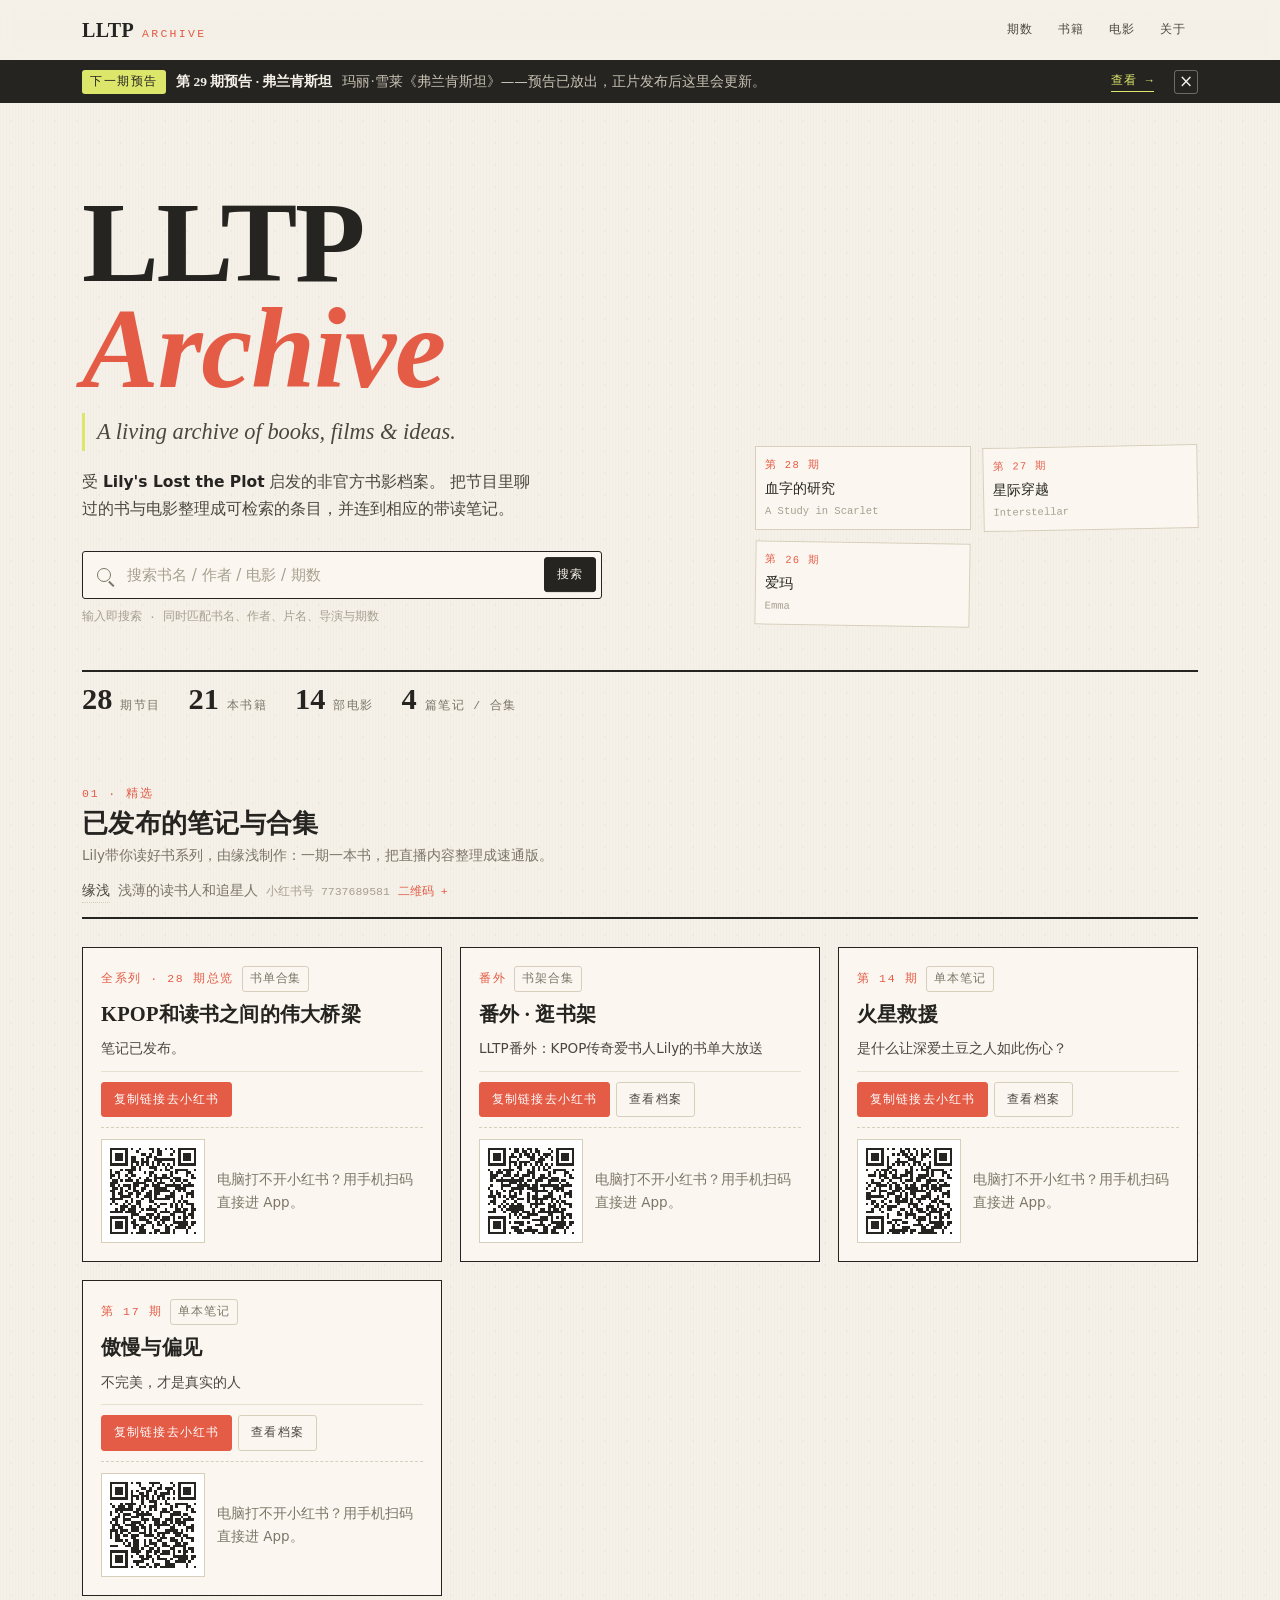
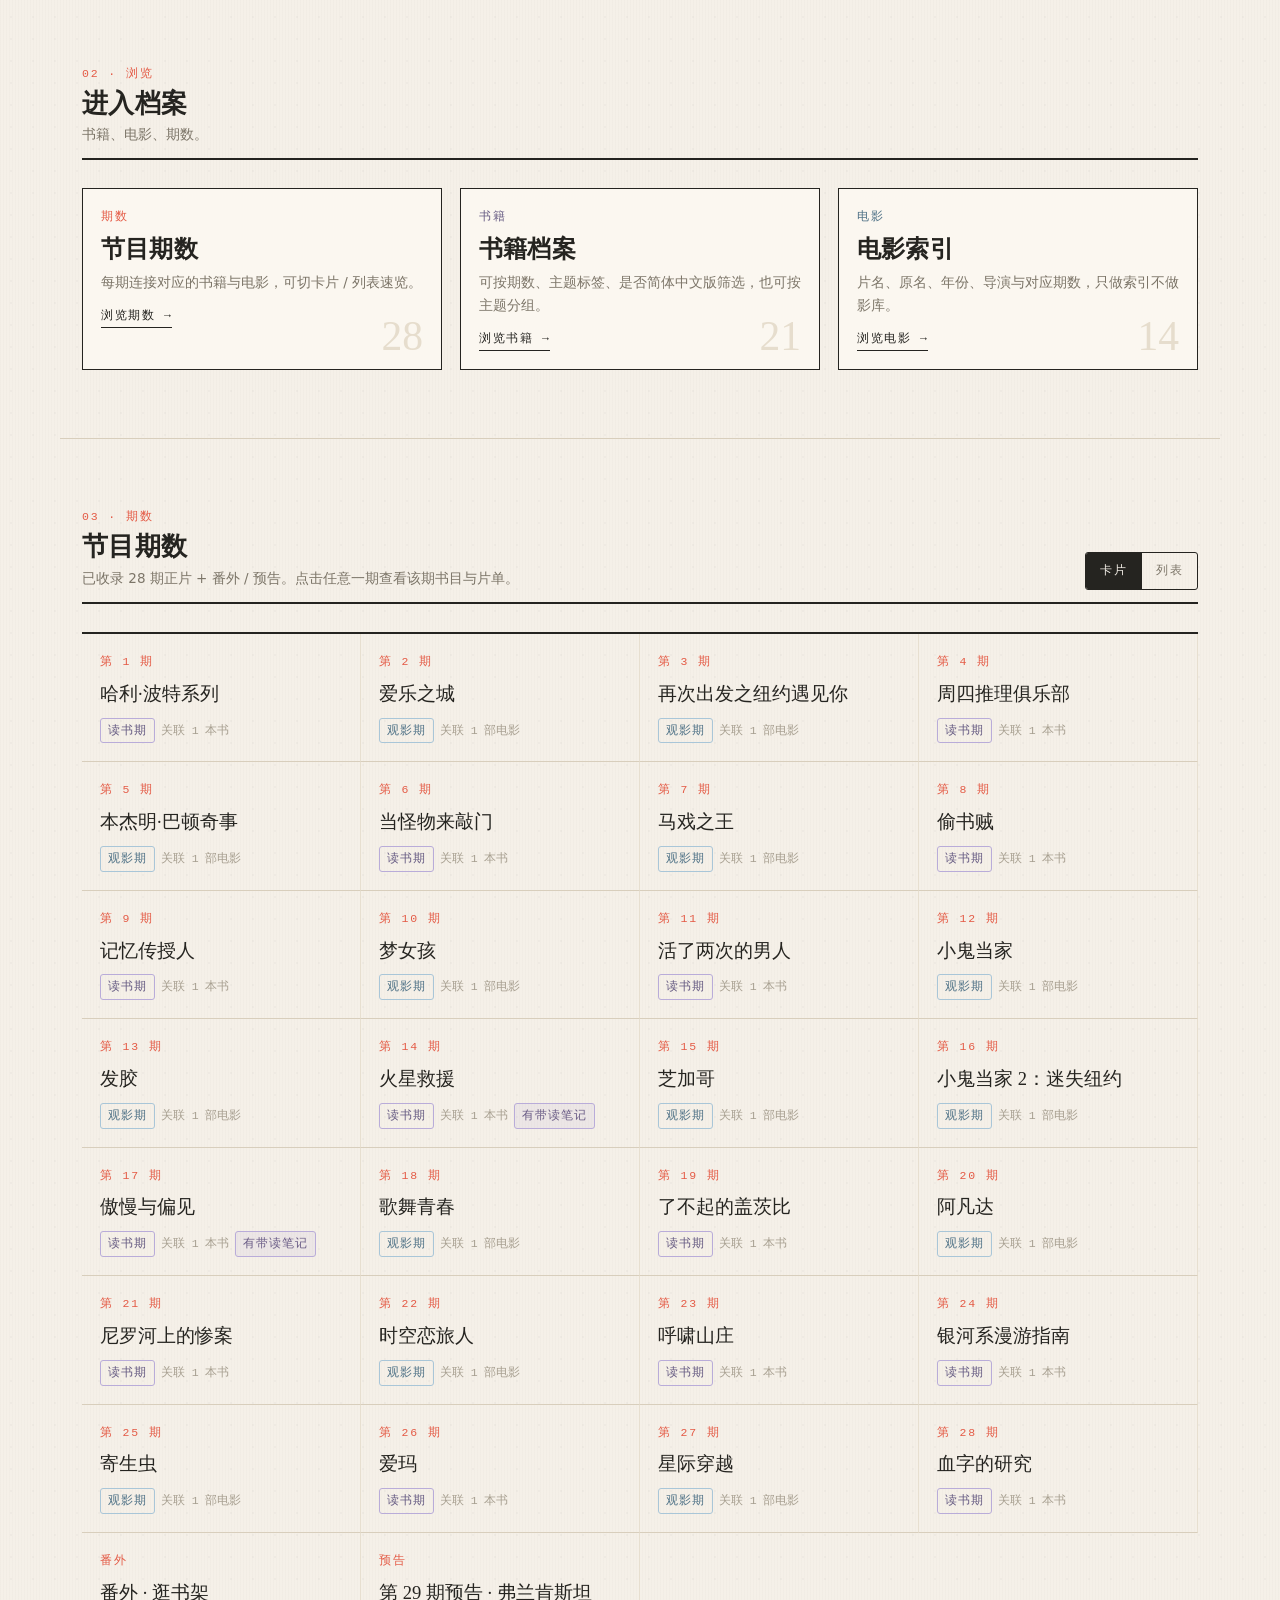
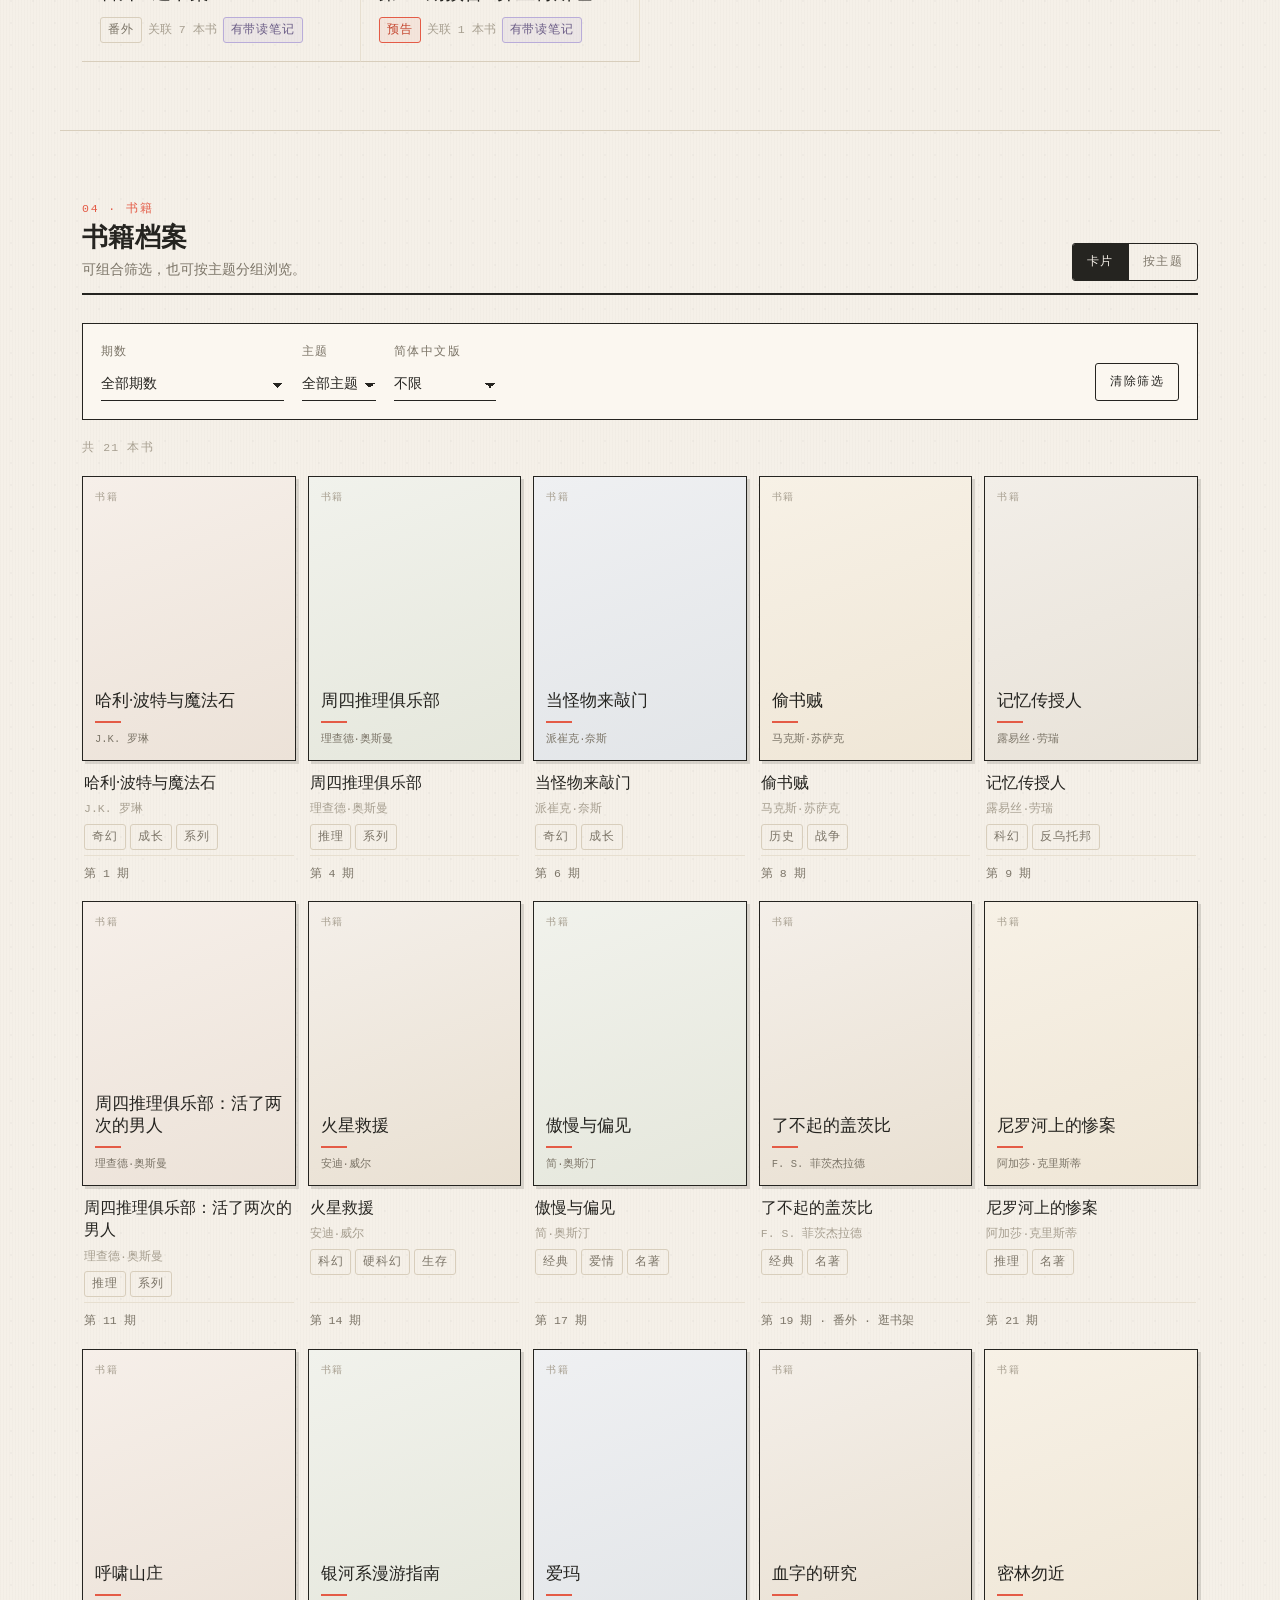
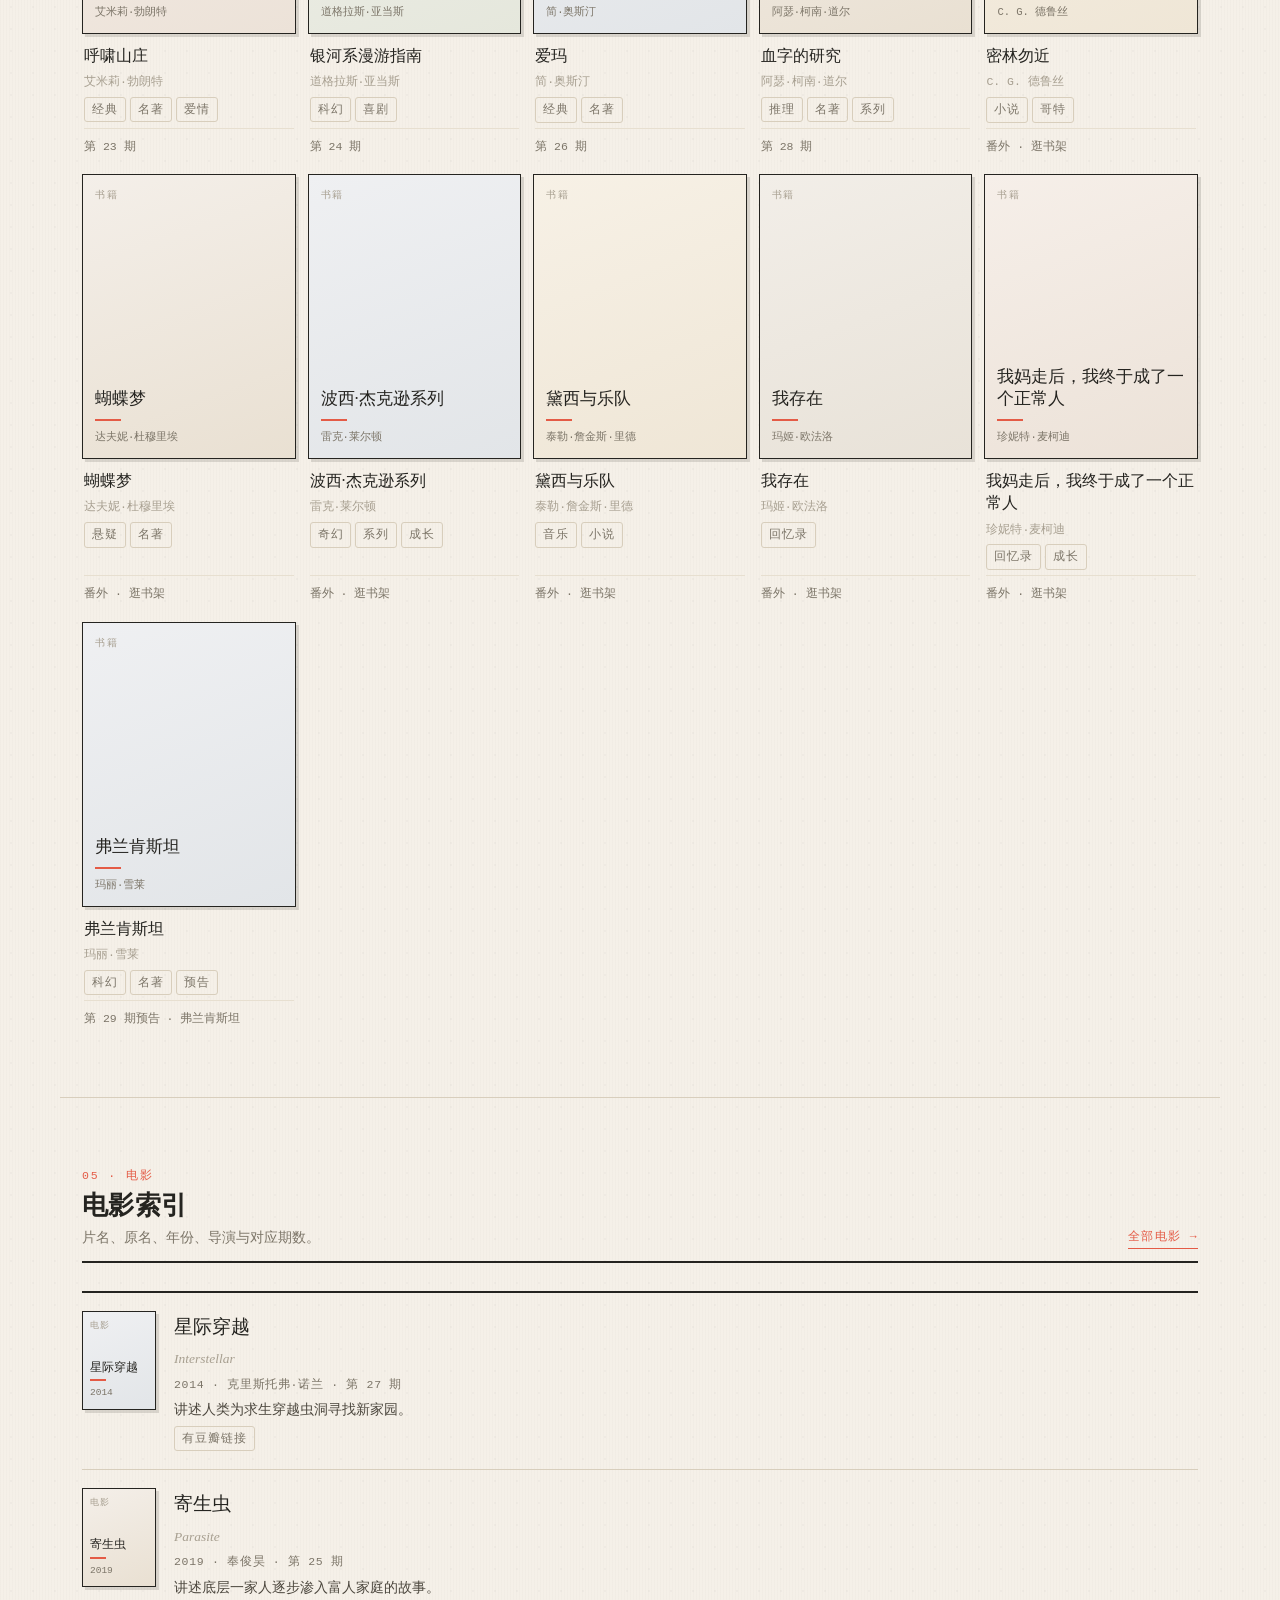
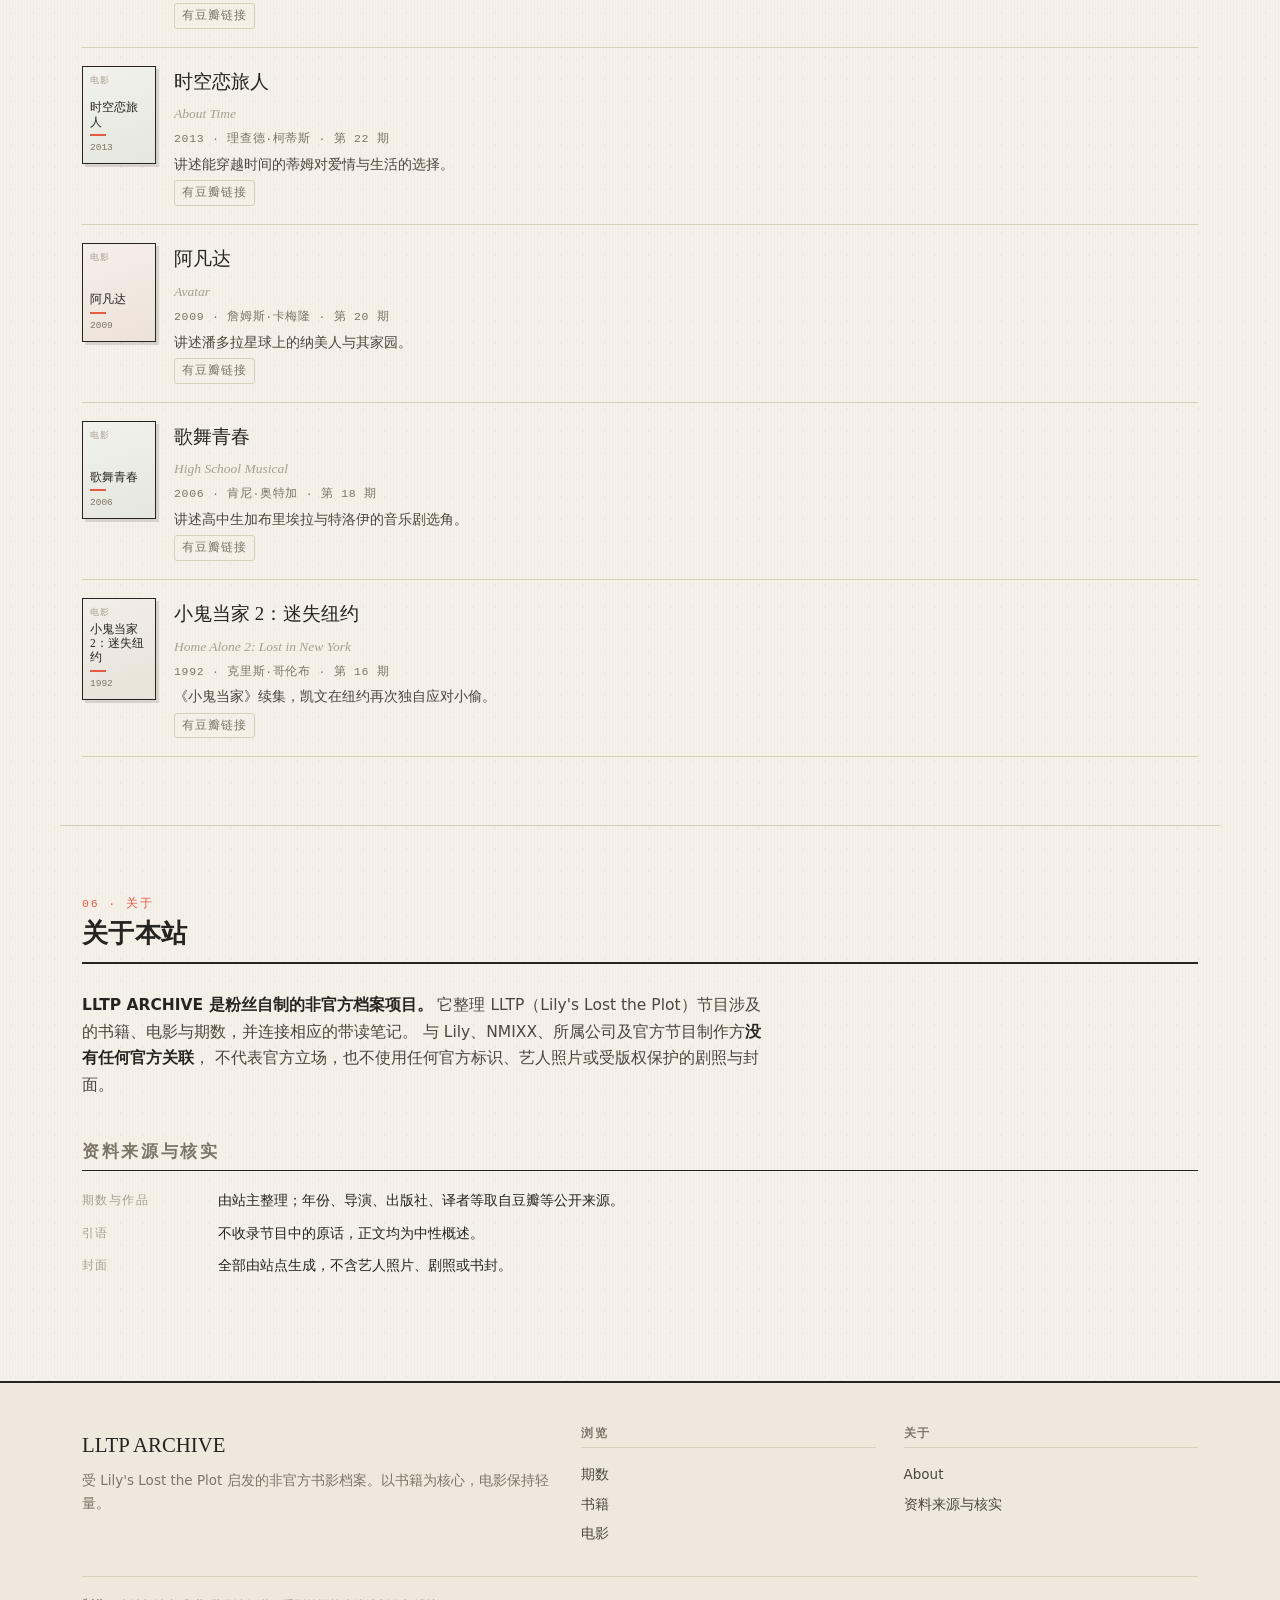
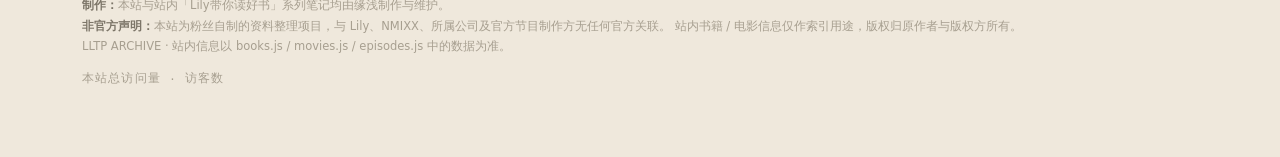
==== commit 2292056d: "style: 小红书入口移到精选区并收起为一行 从 hero 搜索区移到「01 · 精选」标题下、由缘浅制作那行之后；收起态显示缘浅 + 一句简介 + 小红书号 + 二维码，点击才展开二维码与复制/保" ====
--- a/index.html
+++ b/index.html
@@ -57,10 +57,27 @@
             <div class="search-results" id="searchResults" hidden></div>
           </div>
           <p class="search-hint">输入即搜索 · 同时匹配书名、作者、片名、导演与期数</p>
-
+        </div>
+
+        <aside class="hero-collage" id="heroCollage" aria-label="档案摘录"></aside>
+      </div>
+
+      <div class="hero-foot" id="heroStats"></div>
+    </div>
+  </section>
+
+  <!-- ========================= SPOTLIGHT ========================== -->
+  <section class="section" id="spotlight">
+    <div class="wrap">
+      <div class="section-head">
+        <div>
+          <span class="sh-no">01 · 精选</span>
+          <h2>已发布的笔记与合集</h2>
+          <div class="sub">Lily带你读好书系列，由缘浅制作：一期一本书，把直播内容整理成速通版。</div>
           <details class="xhs-profile">
             <summary class="xp-summary">
               <span class="xp-name">缘浅</span>
+              <span class="xp-bio">浅薄的读书人和追星人</span>
               <span class="xp-id">小红书号 7737689581</span>
               <span class="xp-toggle">二维码</span>
             </summary>
@@ -68,32 +85,12 @@
               <a class="xhs-profile-qr" href="assets/xhs-profile-qr.png" target="_blank" rel="noopener" aria-label="打开二维码大图">
                 <img src="assets/xhs-profile-qr.png" alt="缘浅的小红书二维码" width="80" height="80" />
               </a>
-              <div class="xp-side">
-                <p class="xp-bio">浅薄的读书人和追星人。</p>
-                <div class="xhs-profile-actions">
-                  <button class="btn primary small" id="copyXhsProfileId" type="button">复制小红书号</button>
-                  <a class="btn ghost small" href="assets/xhs-profile-qr.png" download="LLTP-xhs-profile-qr.png">保存二维码</a>
-                </div>
+              <div class="xhs-profile-actions">
+                <button class="btn primary small" id="copyXhsProfileId" type="button">复制小红书号</button>
+                <a class="btn ghost small" href="assets/xhs-profile-qr.png" download="LLTP-xhs-profile-qr.png">保存二维码</a>
               </div>
             </div>
           </details>
-        </div>
-
-        <aside class="hero-collage" id="heroCollage" aria-label="档案摘录"></aside>
-      </div>
-
-      <div class="hero-foot" id="heroStats"></div>
-    </div>
-  </section>
-
-  <!-- ========================= SPOTLIGHT ========================== -->
-  <section class="section" id="spotlight">
-    <div class="wrap">
-      <div class="section-head">
-        <div>
-          <span class="sh-no">01 · 精选</span>
-          <h2>已发布的笔记与合集</h2>
-          <div class="sub">Lily带你读好书系列，由缘浅制作：一期一本书，把直播内容整理成速通版。</div>
         </div>
       </div>
       <div class="spot-grid" id="spotGrid"></div>
--- a/style.css
+++ b/style.css
@@ -340,9 +340,8 @@
   border: var(--hair) solid var(--rule); background: #fff;
 }
 .xhs-profile-qr img { display: block; width: 80px; height: 80px; }
-.xp-side { min-width: 0; }
 .xp-bio { font-size: var(--fs-sm); color: var(--ink-3); }
-.xhs-profile-actions { display: flex; flex-wrap: wrap; gap: 6px; margin-top: 8px; }
+.xhs-profile-actions { display: flex; flex-wrap: wrap; gap: 6px; margin-top: 2px; }
 
 /* 搜索结果下拉 */
 .search-results {
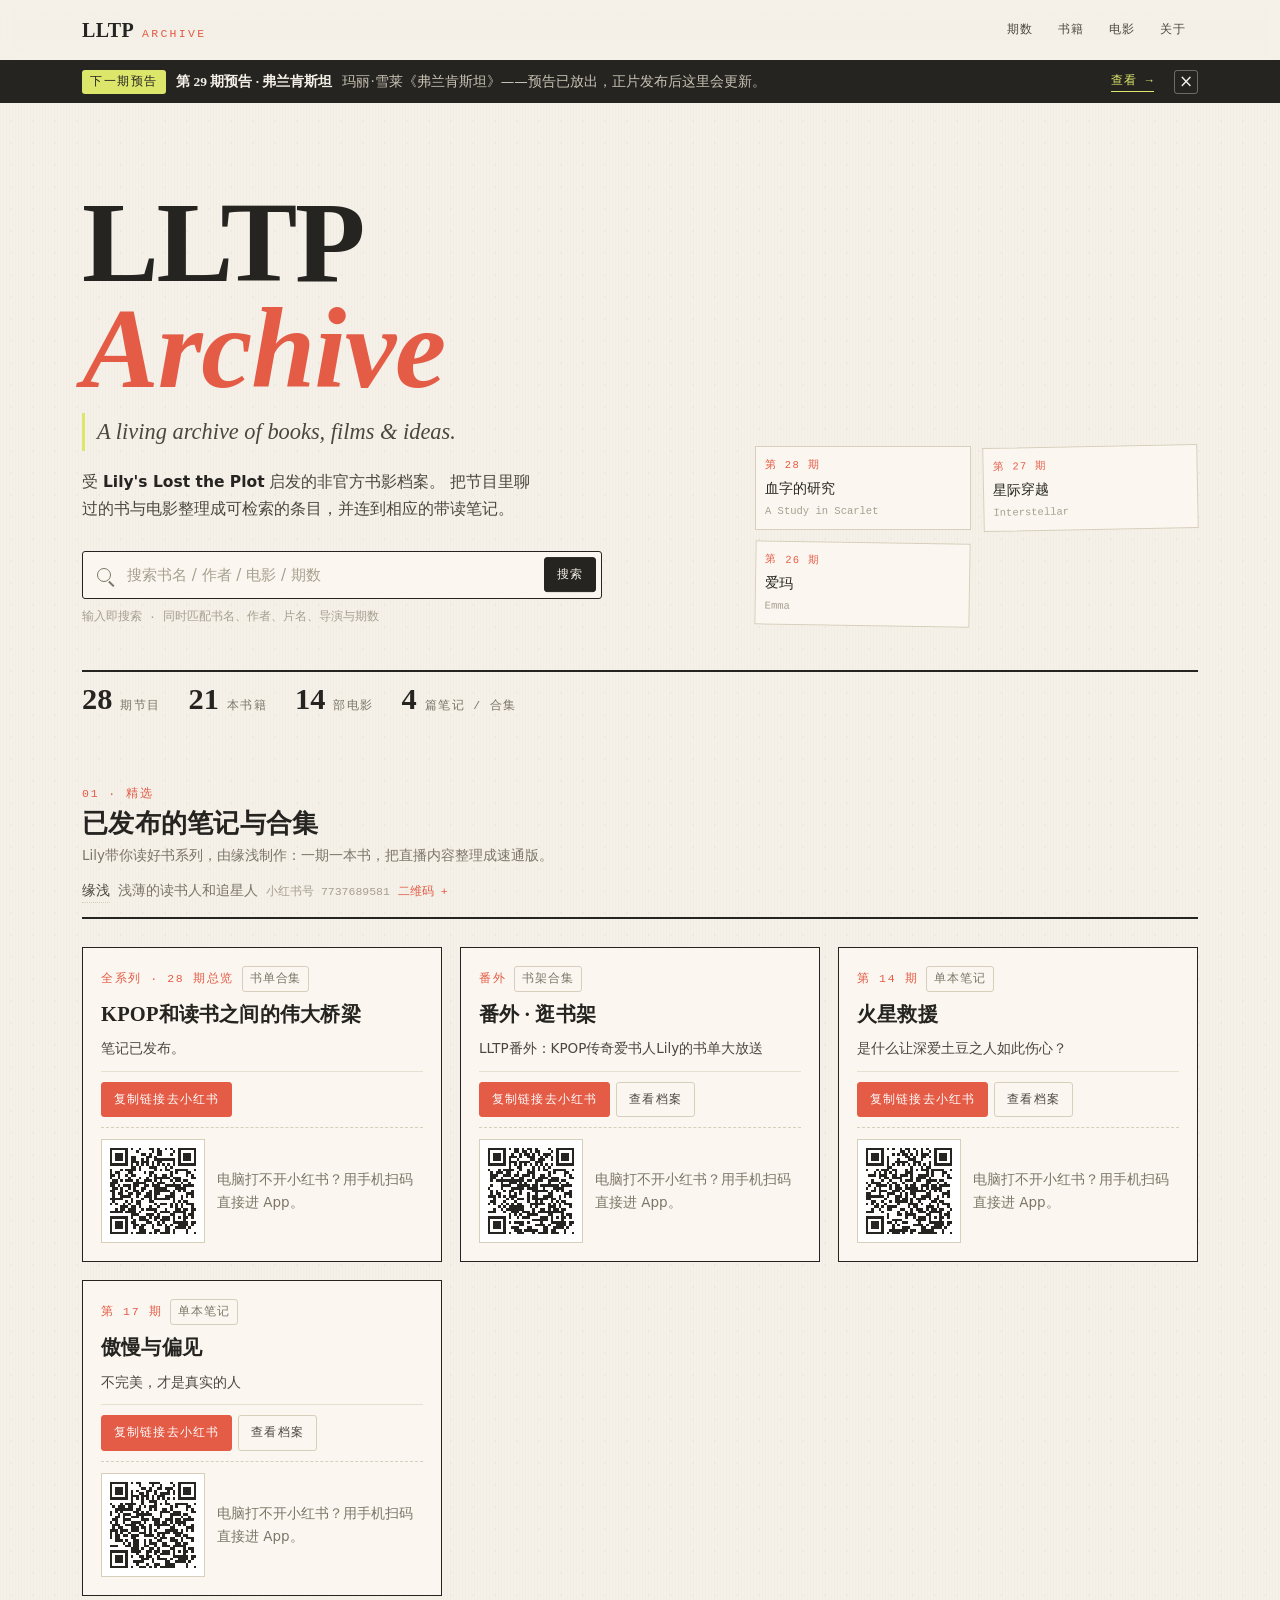
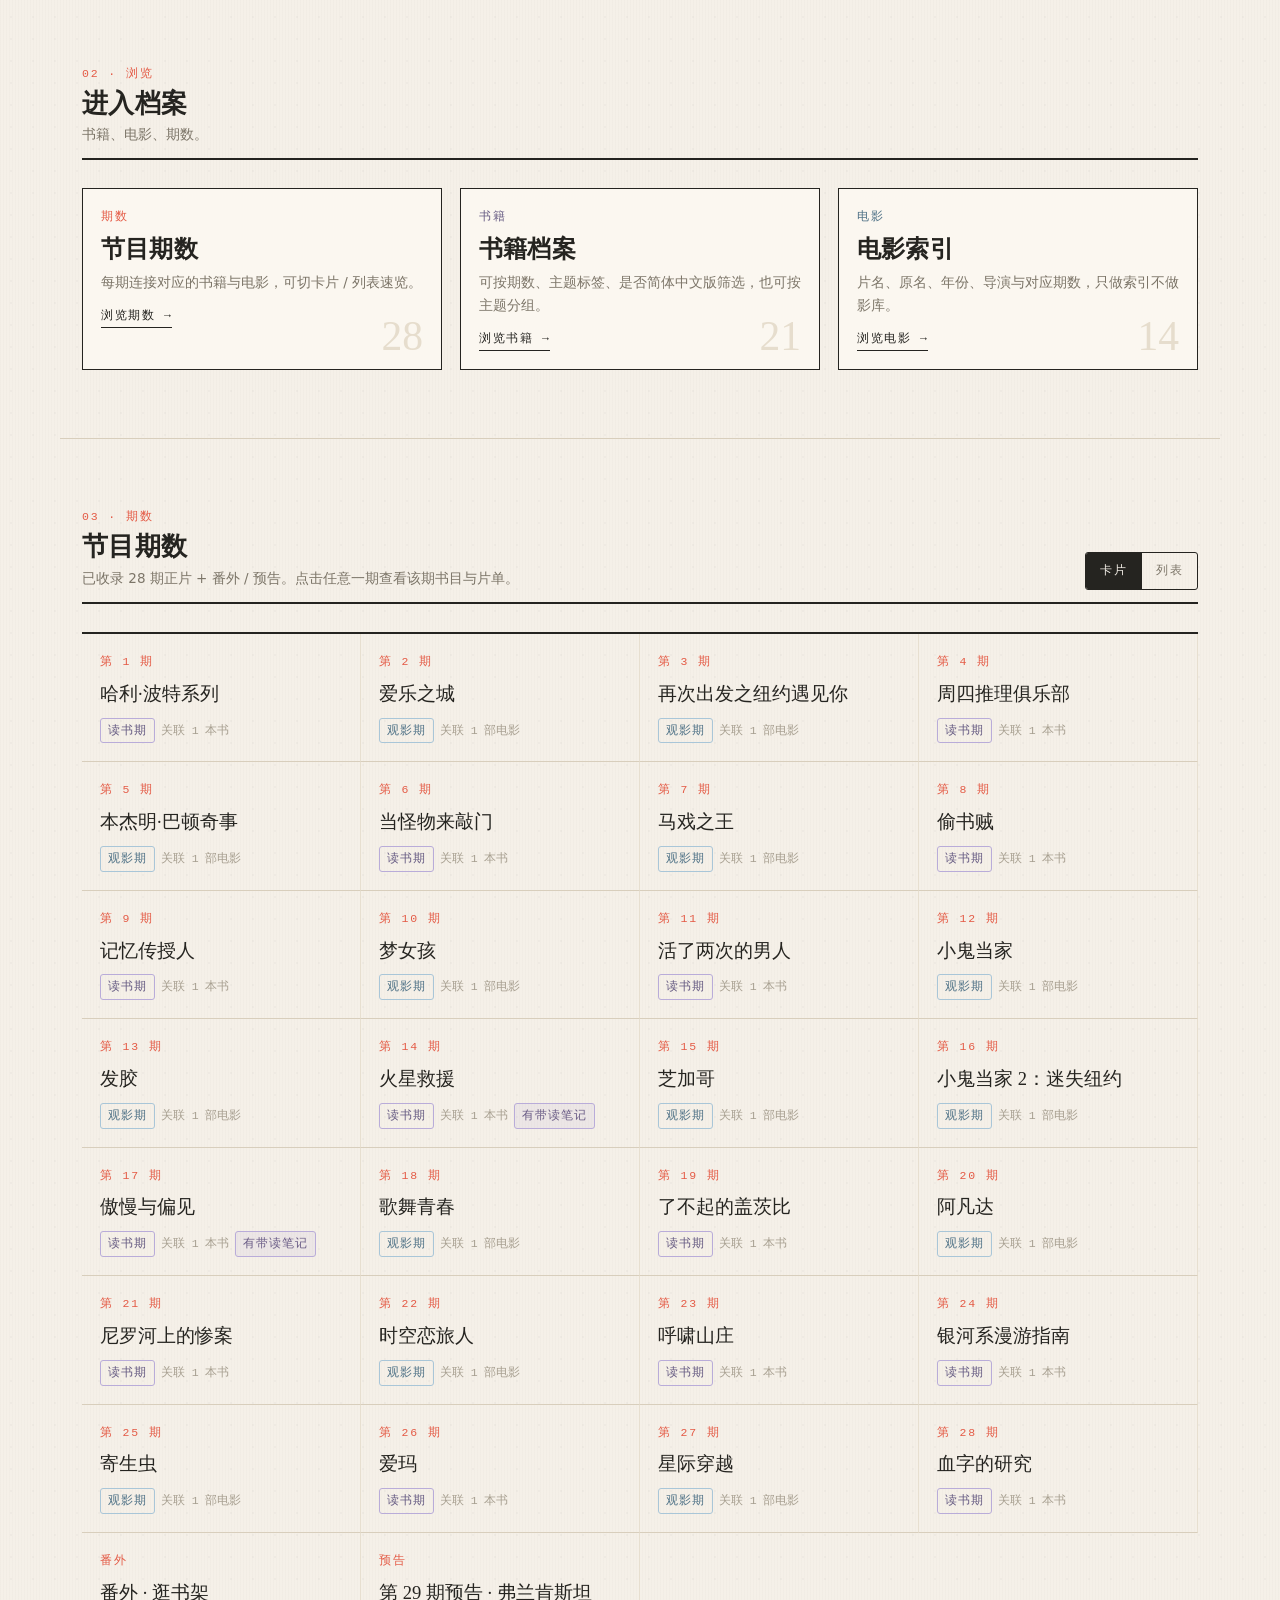
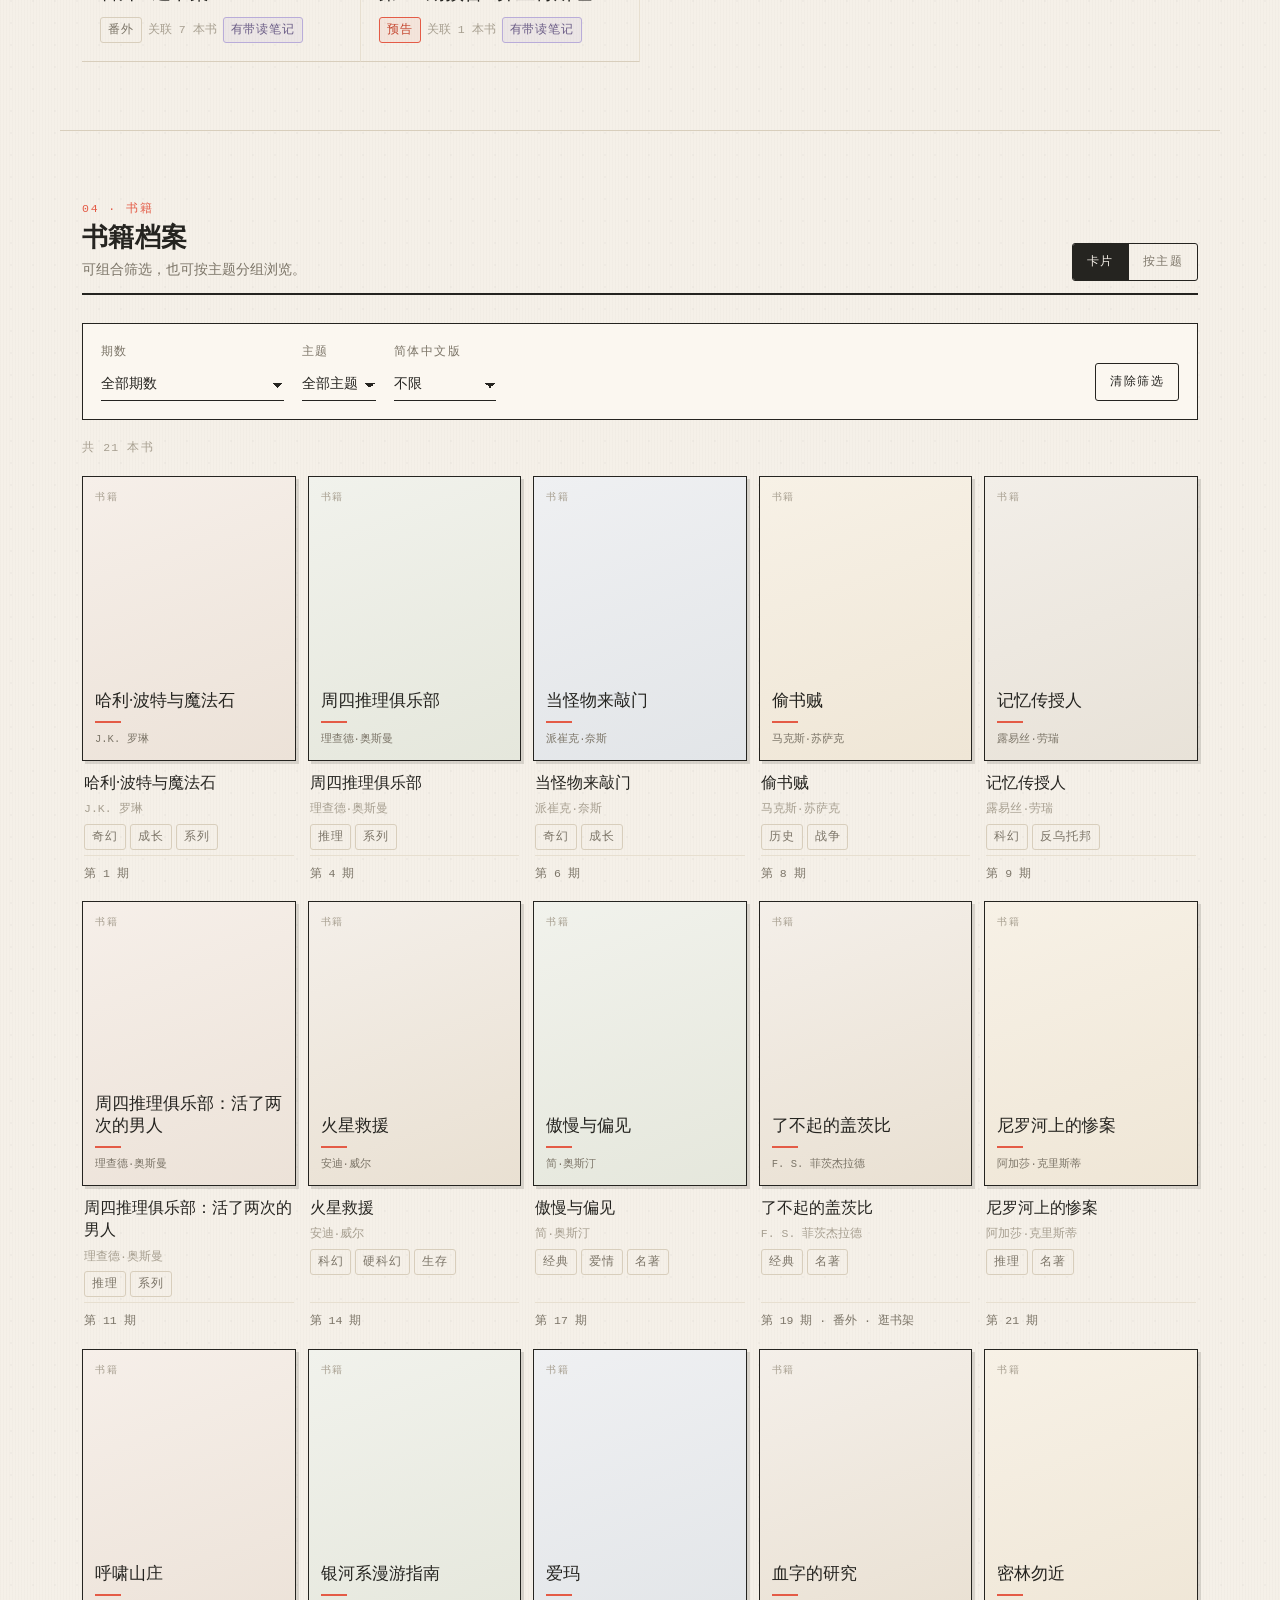
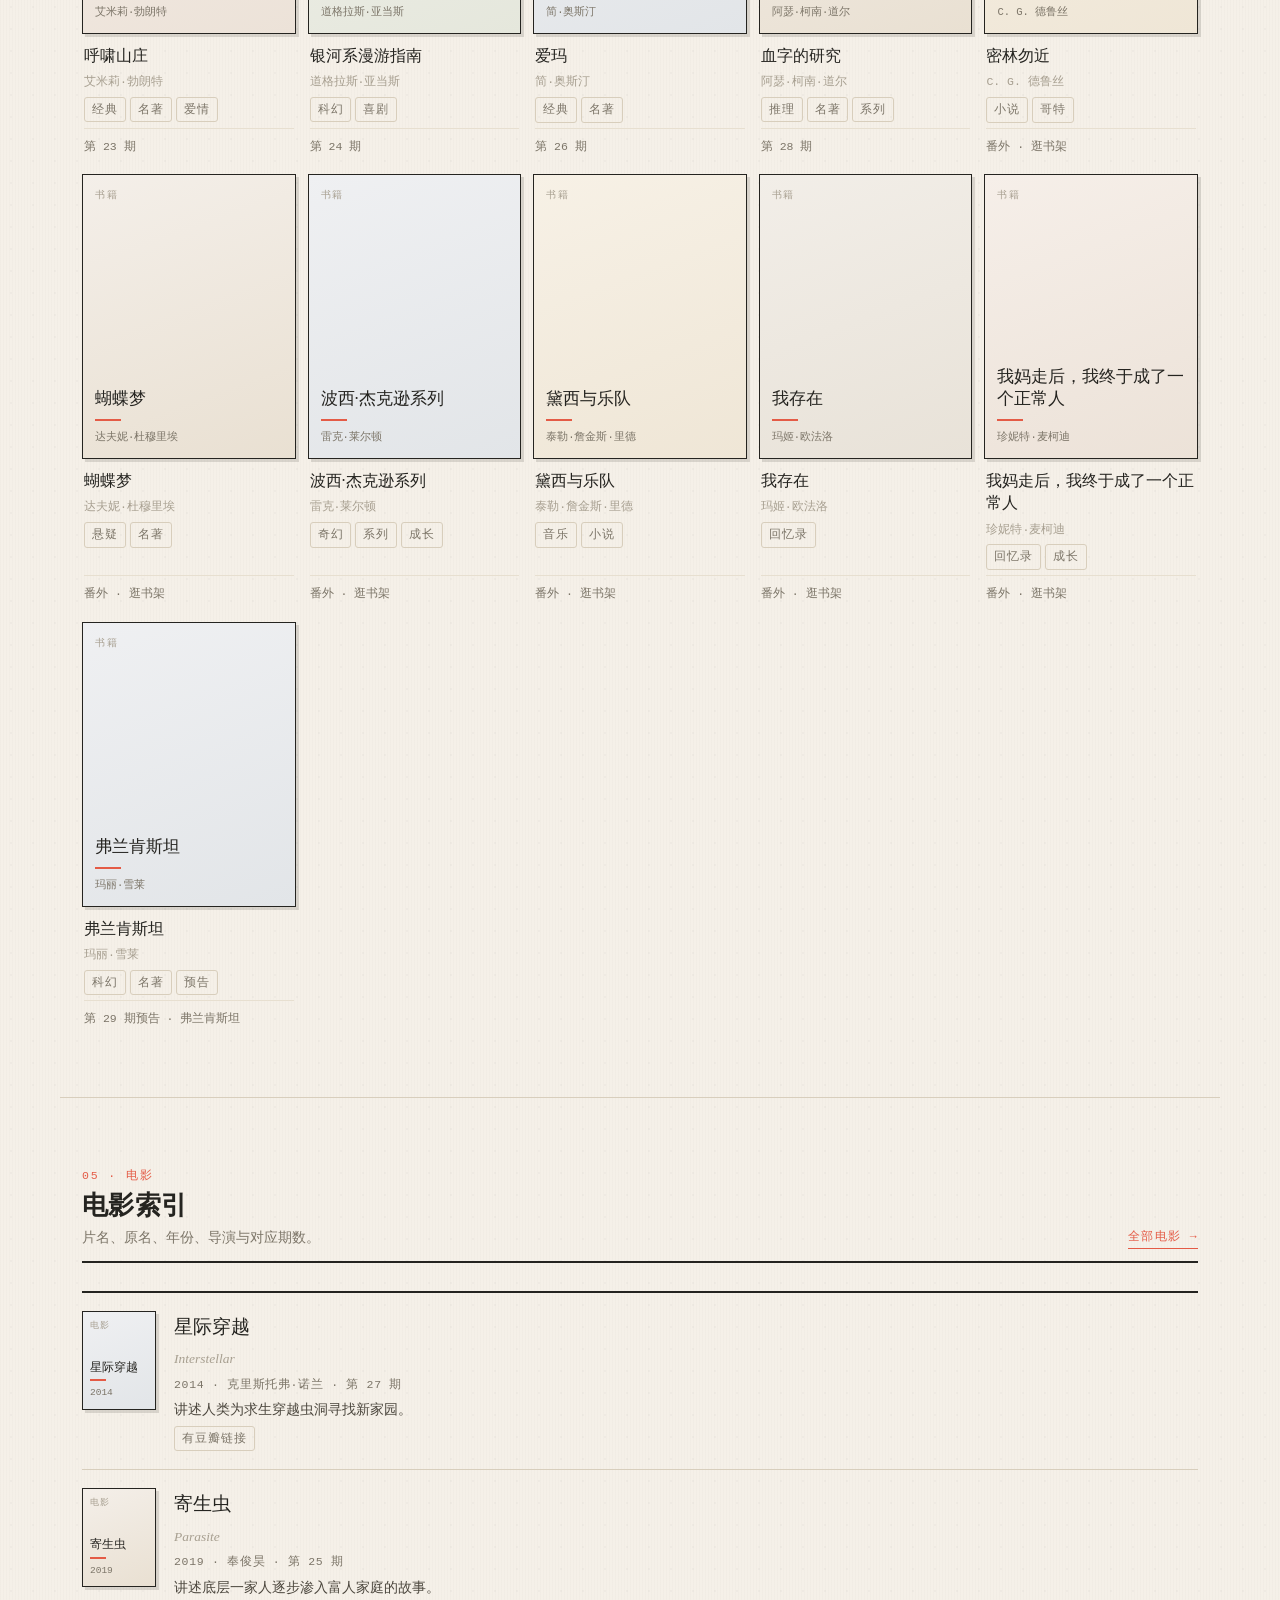
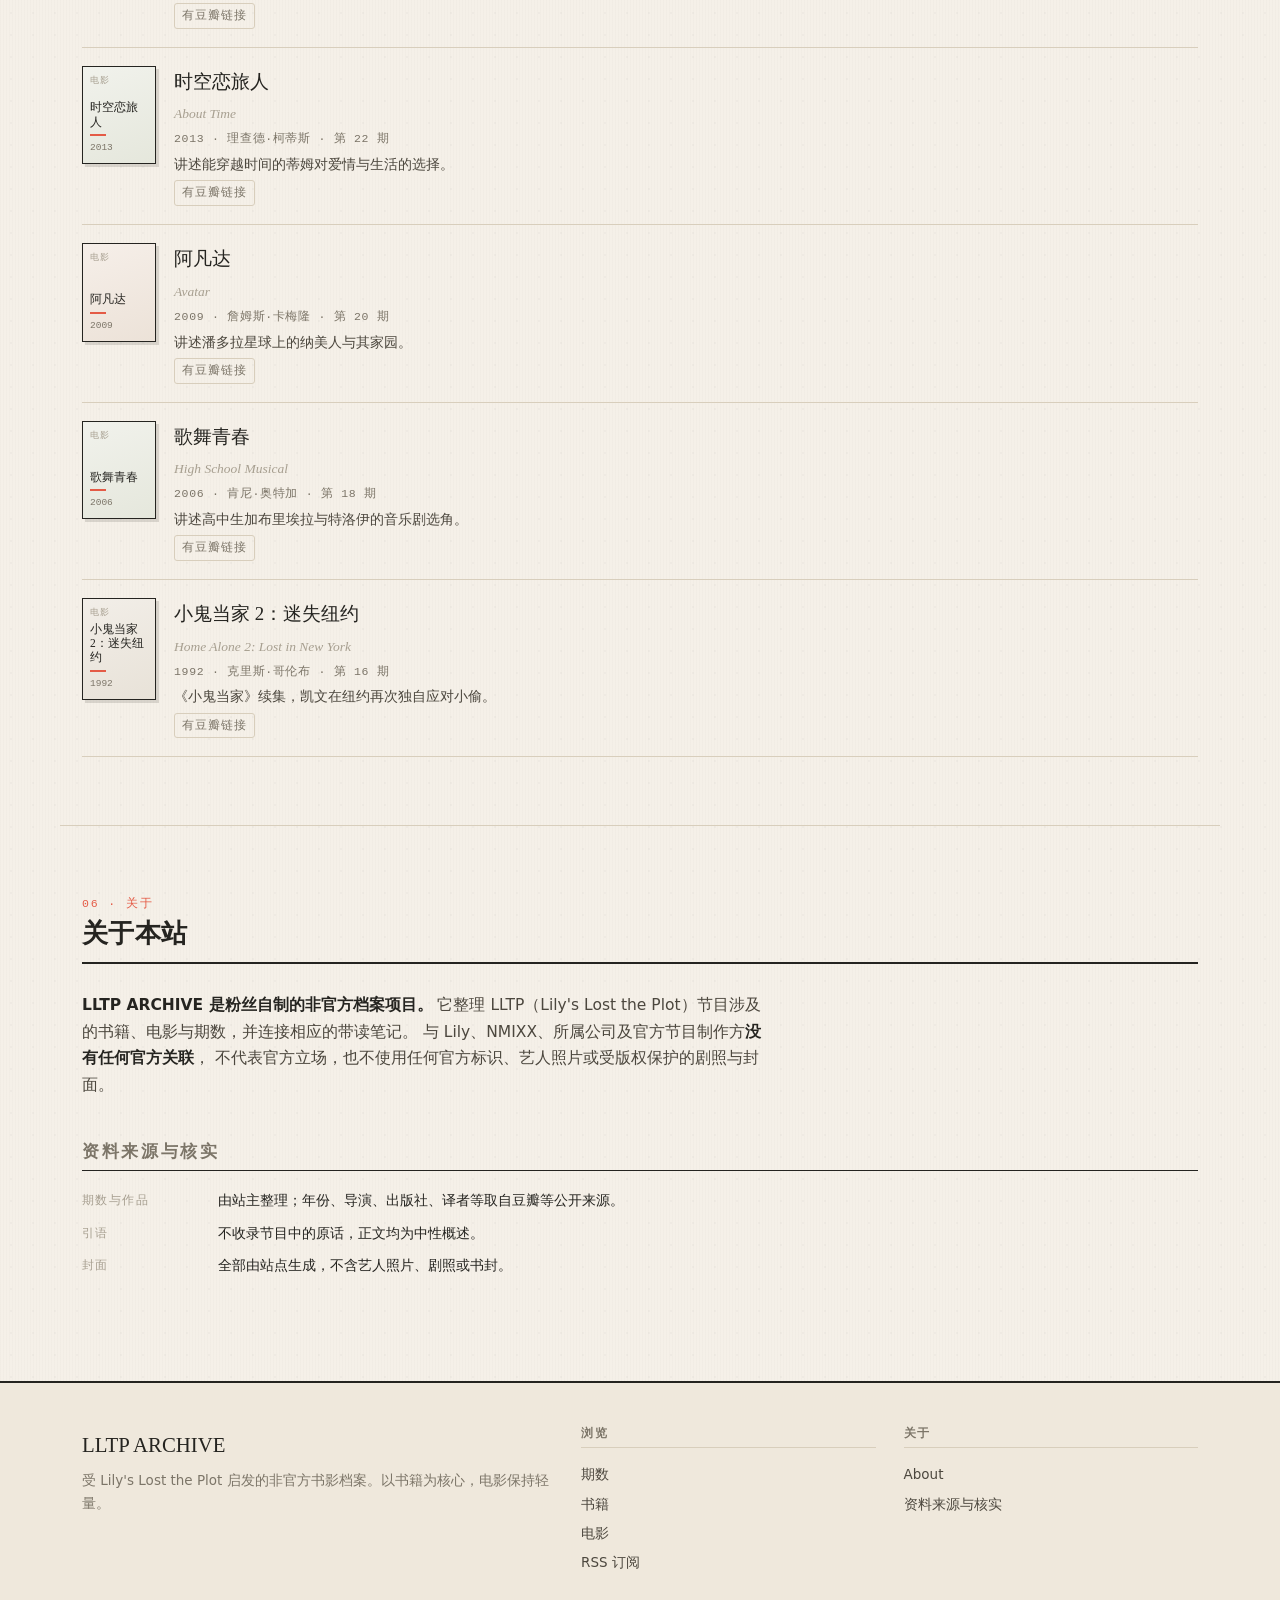
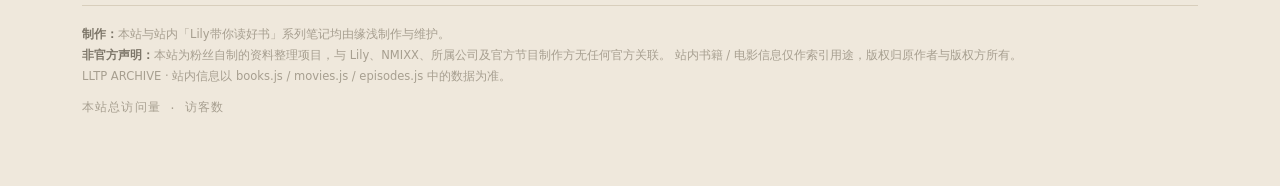
==== commit b5b6363f: "新增 RSS 订阅源：gen-feed.mjs 零依赖生成 feed.xml（30 期，最新在前，不伪造日期），5 个页面接入自动发现与页脚订阅入口" ====
--- a/index.html
+++ b/index.html
@@ -14,6 +14,7 @@
 <meta property="og:url" content="https://kjlnm781223-cpu.github.io/LLTP-Archive/" />
 <meta property="og:image" content="https://kjlnm781223-cpu.github.io/LLTP-Archive/assets/og-cover.png" />
 <link rel="icon" href="favicon.svg" type="image/svg+xml" />
+<link rel="alternate" type="application/rss+xml" title="LLTP ARCHIVE · RSS" href="feed.xml" />
 <link rel="stylesheet" href="style.css" />
 </head>
 <body data-page="home">
@@ -261,6 +262,7 @@
         <a href="index.html#episodes">期数</a>
         <a href="index.html#books">书籍</a>
         <a href="movies.html">电影</a>
+        <a href="feed.xml">RSS 订阅</a>
       </div>
       <div>
         <h3>关于</h3>
@@ -287,5 +289,7 @@
 <script src="qr.js"></script>
 <script src="script.js"></script>
 <script async src="https://busuanzi.ibruce.info/busuanzi/2.3/busuanzi.pure.mini.js"></script>
+<!-- GoatCounter 私密统计：访问数据在 https://lltp-archive.goatcounter.com 后台查看，仅站主可见。 -->
+<script data-goatcounter="https://lltp-archive.goatcounter.com/count" async src="//gc.zgo.at/count.js"></script>
 </body>
 </html>
--- a/style.css
+++ b/style.css
@@ -616,6 +616,7 @@
 .detail-info .meta-row { margin-top: var(--sp-2); display: flex; flex-wrap: wrap; gap: 6px; align-items: center; }
 .detail-info .byline { margin-top: var(--sp-2); font-size: var(--fs-sm); color: var(--ink-2); }
 .detail-info .byline b { font-family: var(--font-serif); font-size: 1.02rem; }
+.detail-info .actions { display: flex; flex-wrap: wrap; gap: 12px; align-items: center; }
 .detail-info .summary { margin-top: var(--sp-3); font-size: 1.02rem; color: var(--ink-2); max-width: 62ch; }
 .note-line {
   margin-top: var(--sp-2); padding: 9px 12px; font-size: var(--fs-sm);
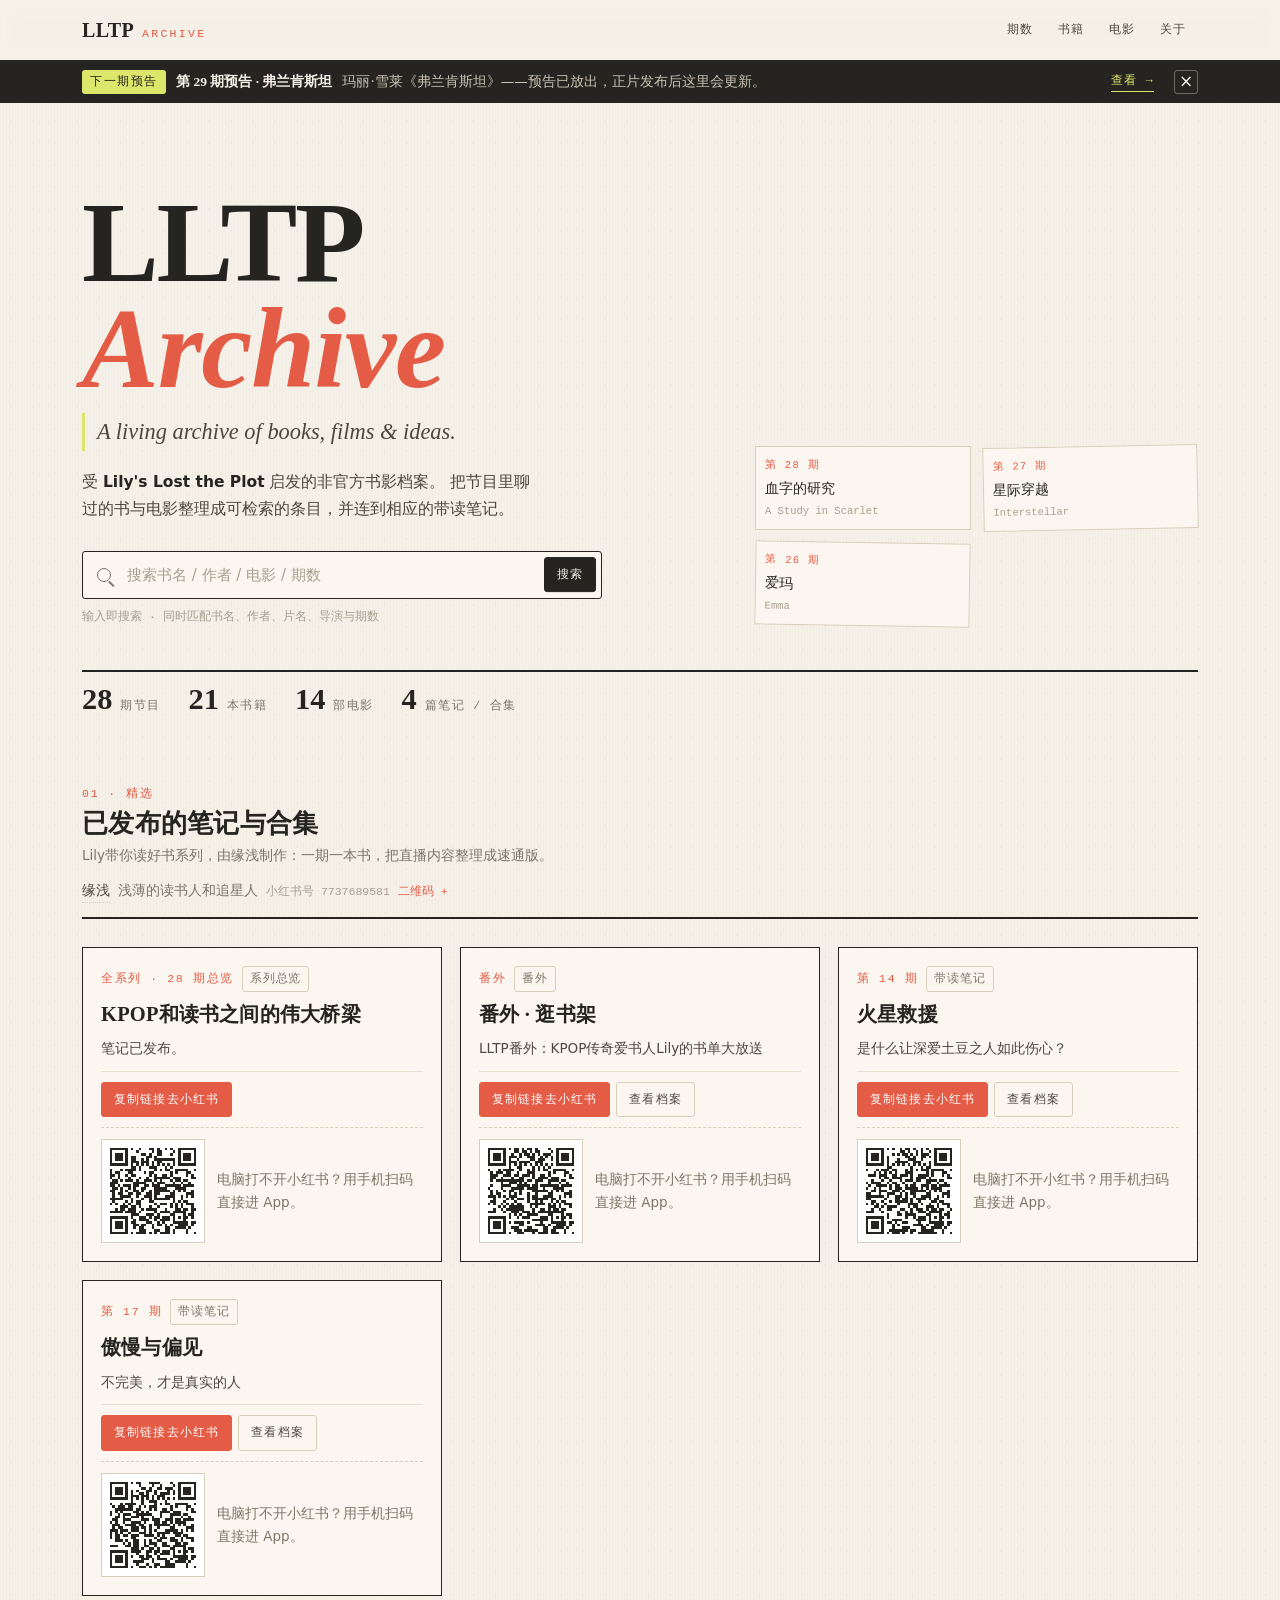
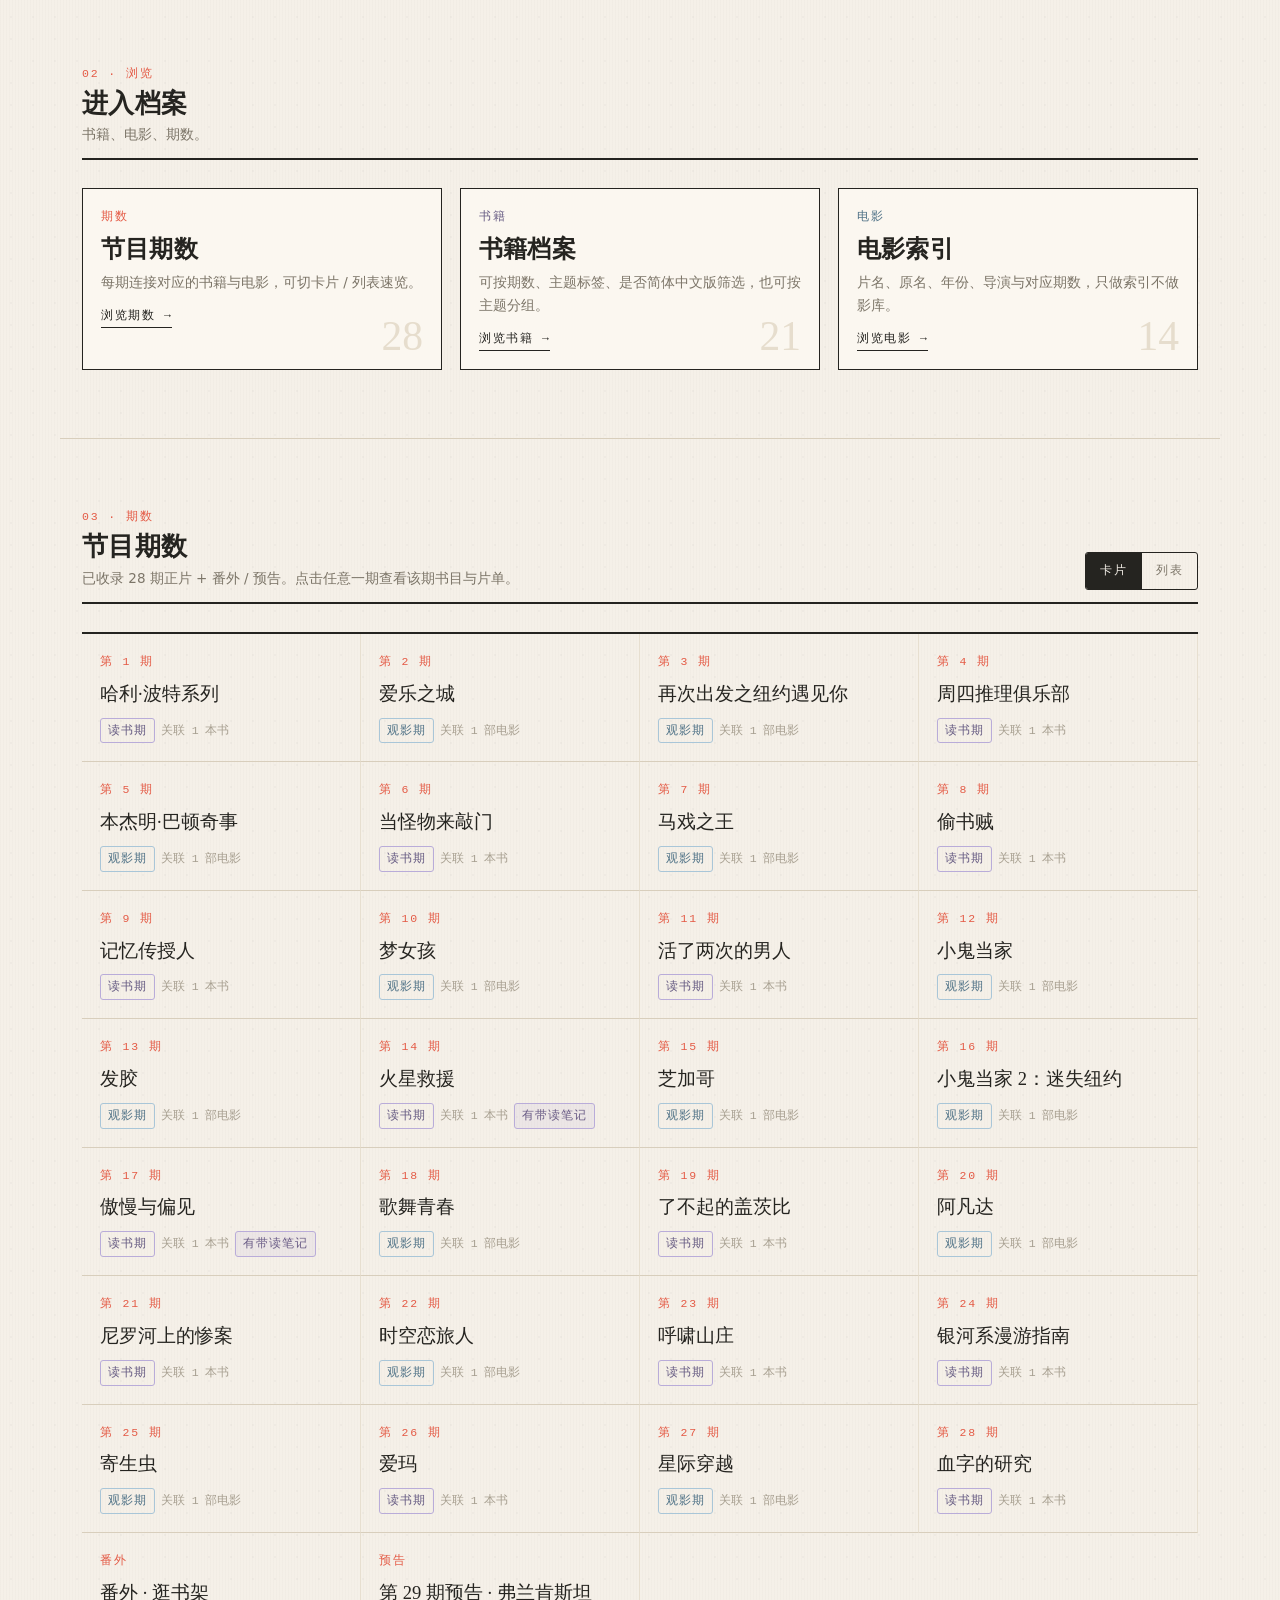
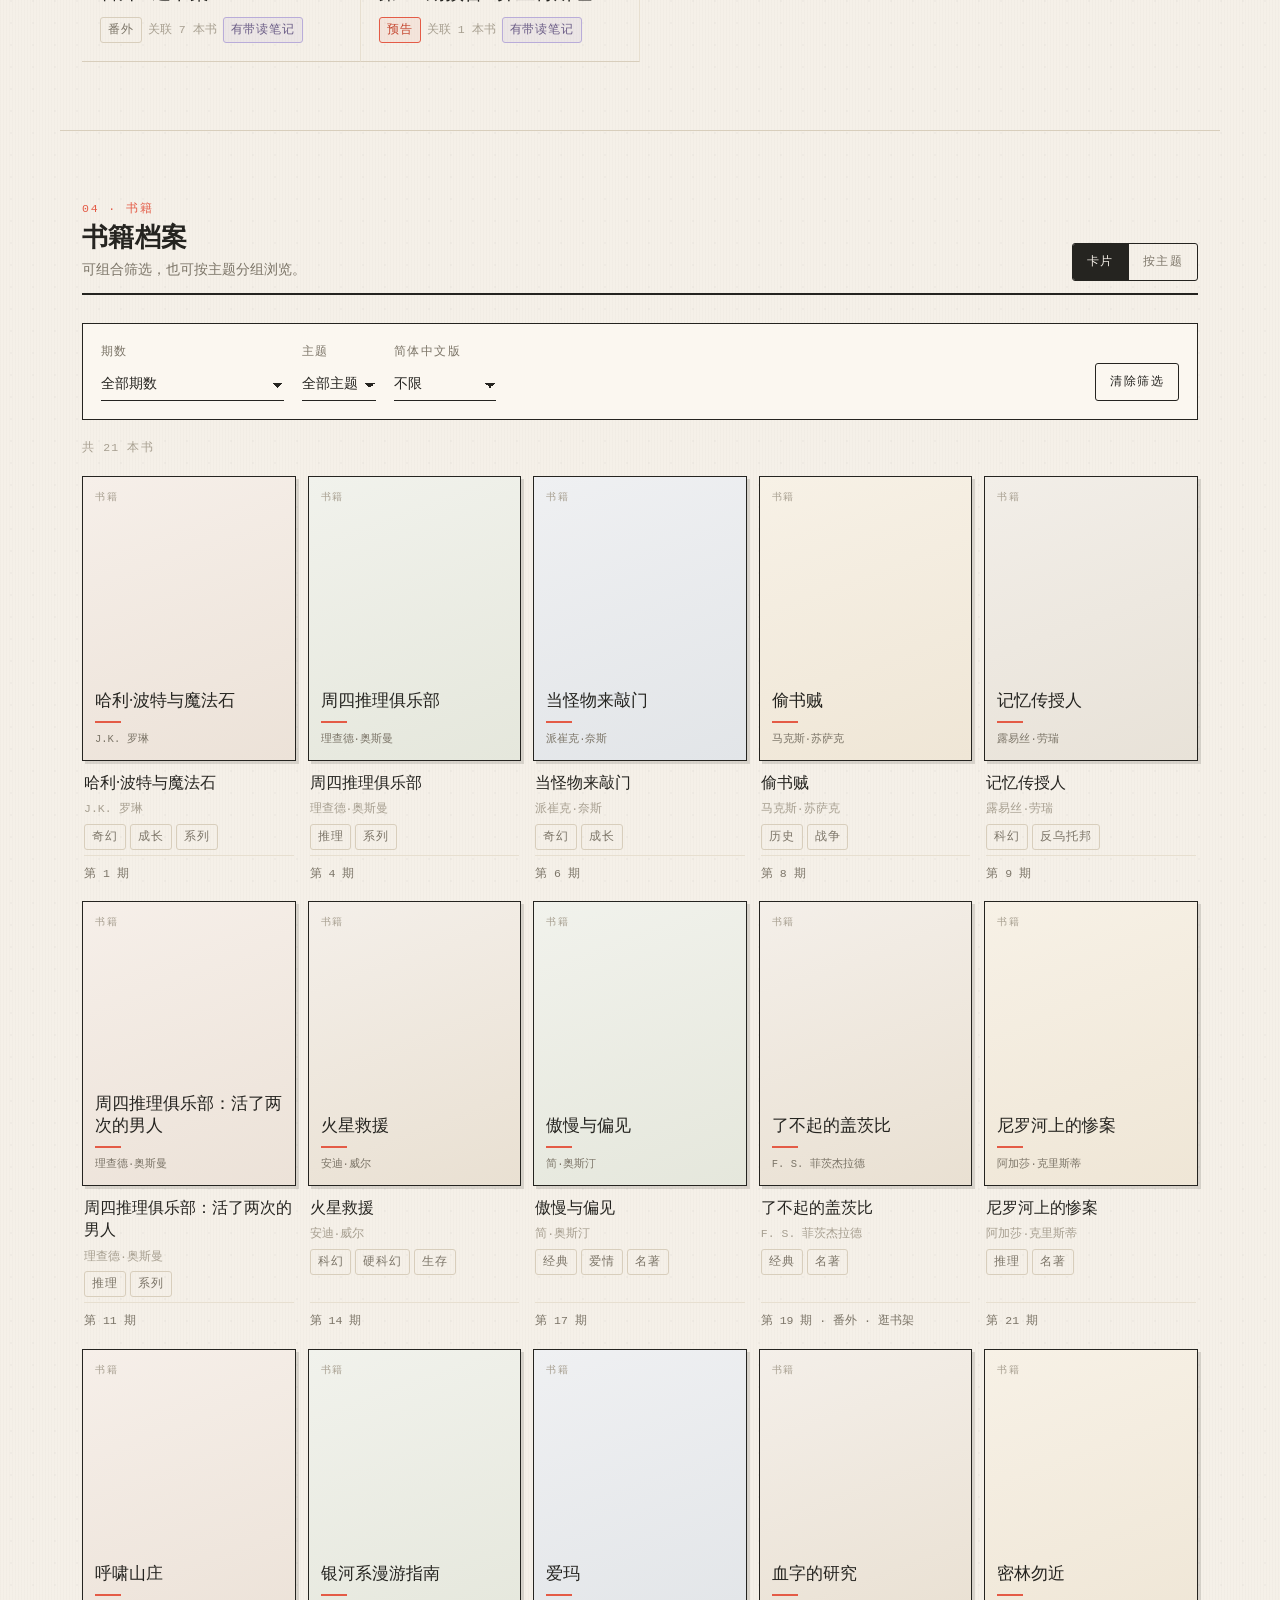
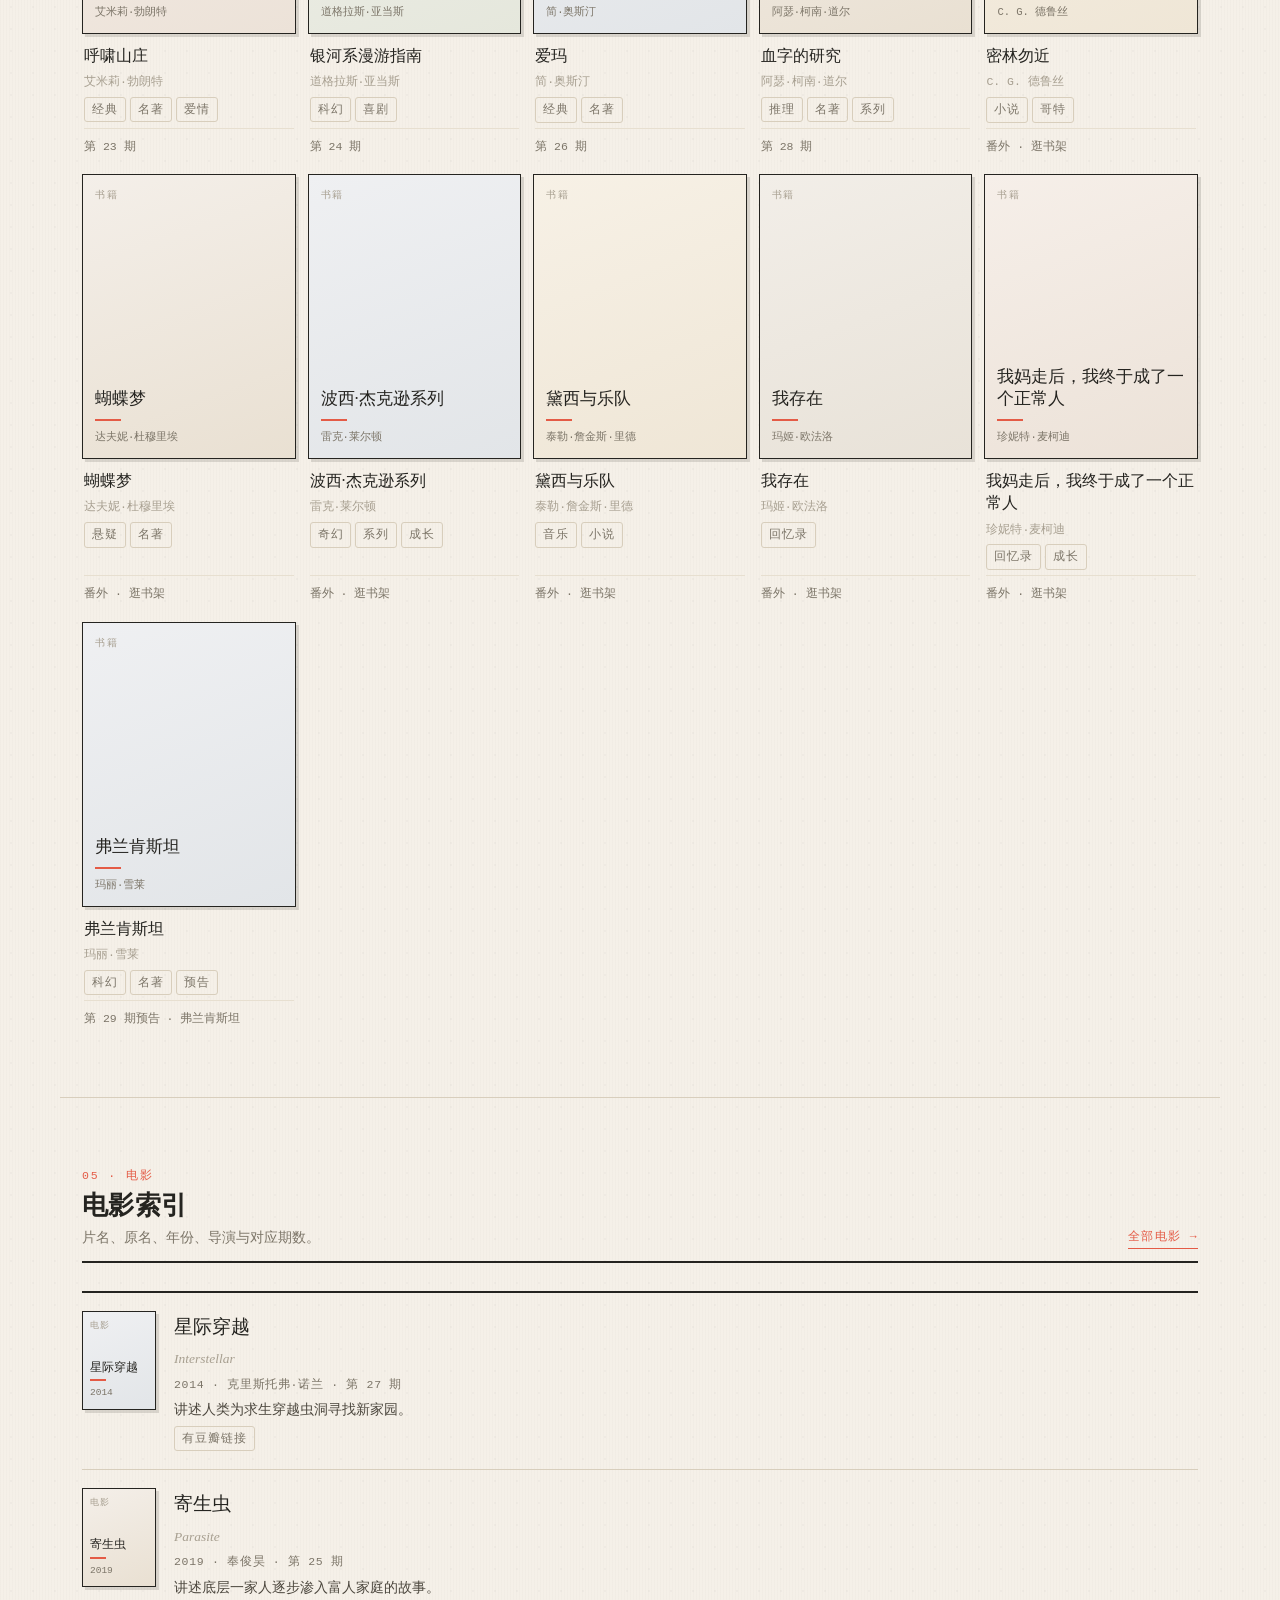
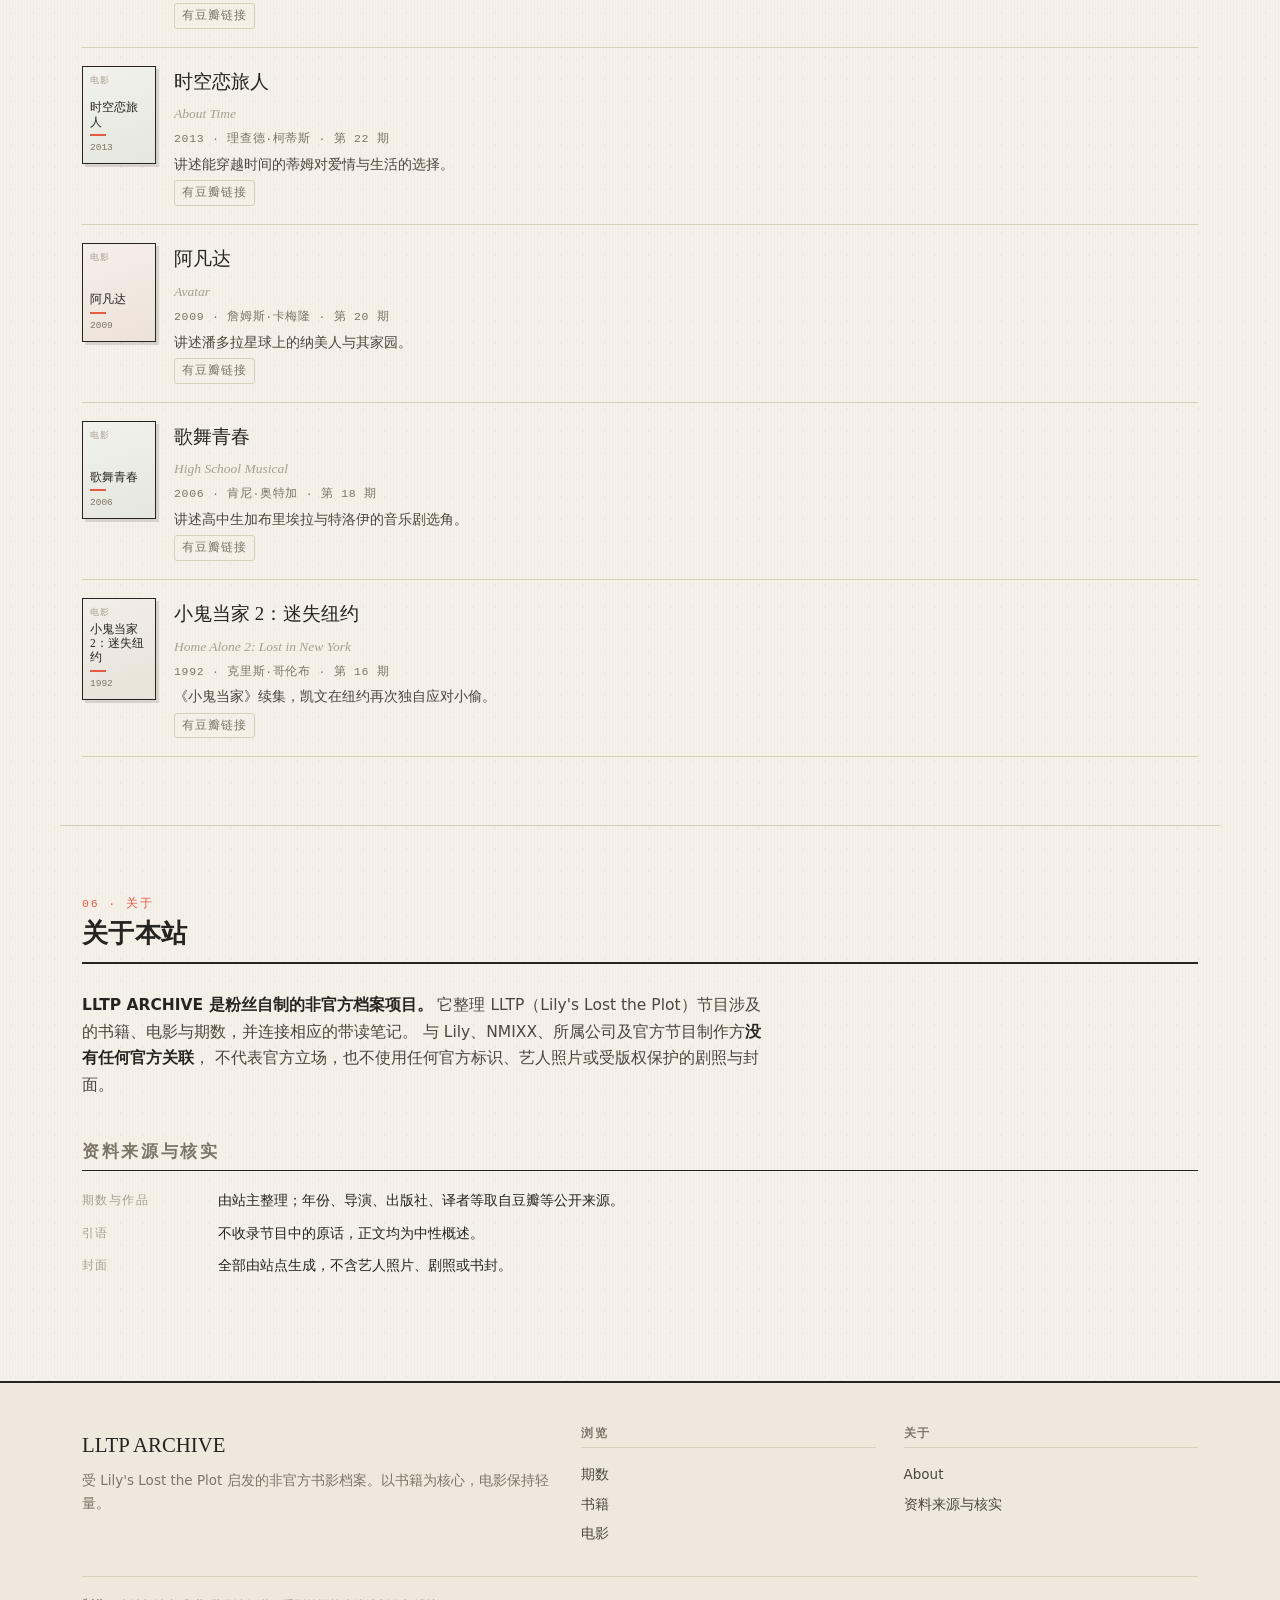
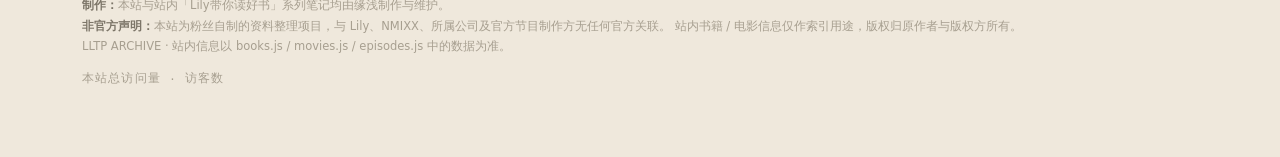
==== commit 207c1fa3: "移除 RSS 订阅功能（删除 feed.xml 与生成脚本，5 个页面清除入口）；统一站内文案（单本笔记→带读笔记、合集标签改直白、笔记状态文案统一、去掉期数重复表述）" ====
--- a/index.html
+++ b/index.html
@@ -14,7 +14,6 @@
 <meta property="og:url" content="https://kjlnm781223-cpu.github.io/LLTP-Archive/" />
 <meta property="og:image" content="https://kjlnm781223-cpu.github.io/LLTP-Archive/assets/og-cover.png" />
 <link rel="icon" href="favicon.svg" type="image/svg+xml" />
-<link rel="alternate" type="application/rss+xml" title="LLTP ARCHIVE · RSS" href="feed.xml" />
 <link rel="stylesheet" href="style.css" />
 </head>
 <body data-page="home">
@@ -262,7 +261,6 @@
         <a href="index.html#episodes">期数</a>
         <a href="index.html#books">书籍</a>
         <a href="movies.html">电影</a>
-        <a href="feed.xml">RSS 订阅</a>
       </div>
       <div>
         <h3>关于</h3>
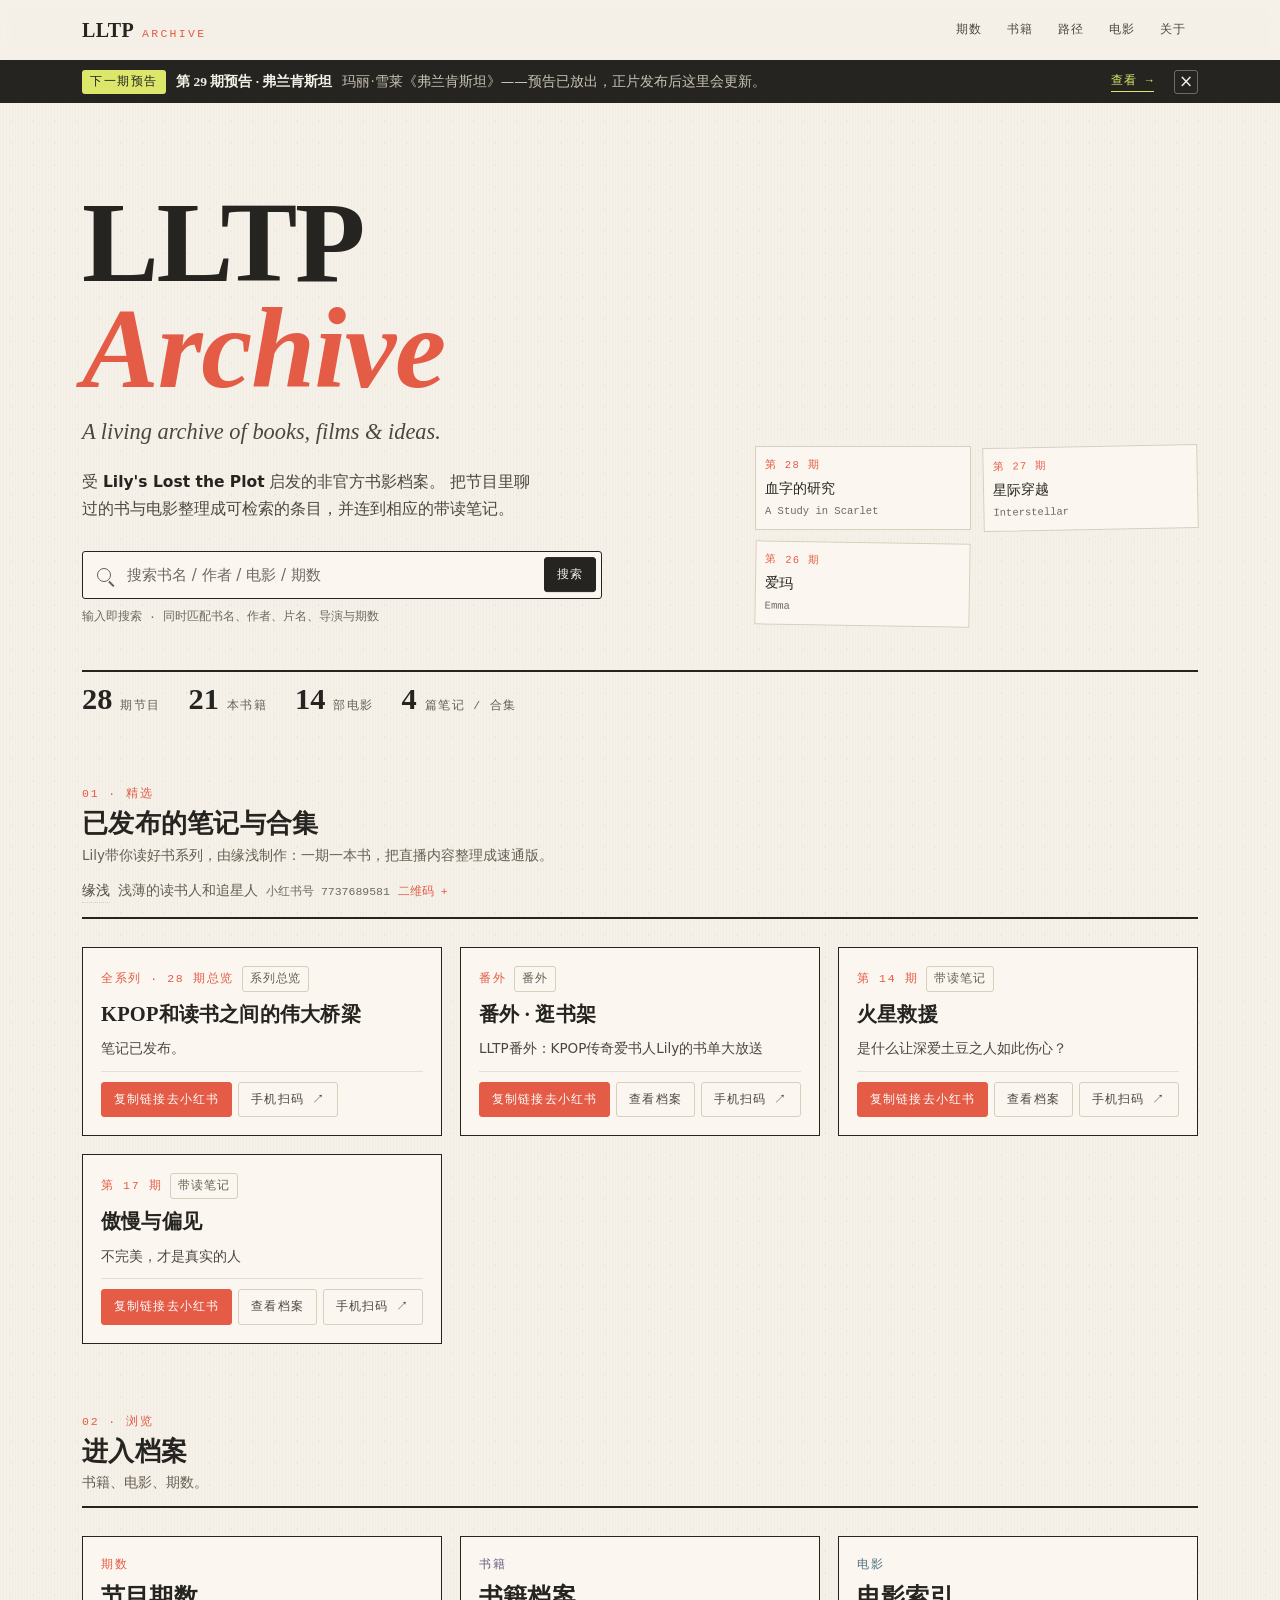
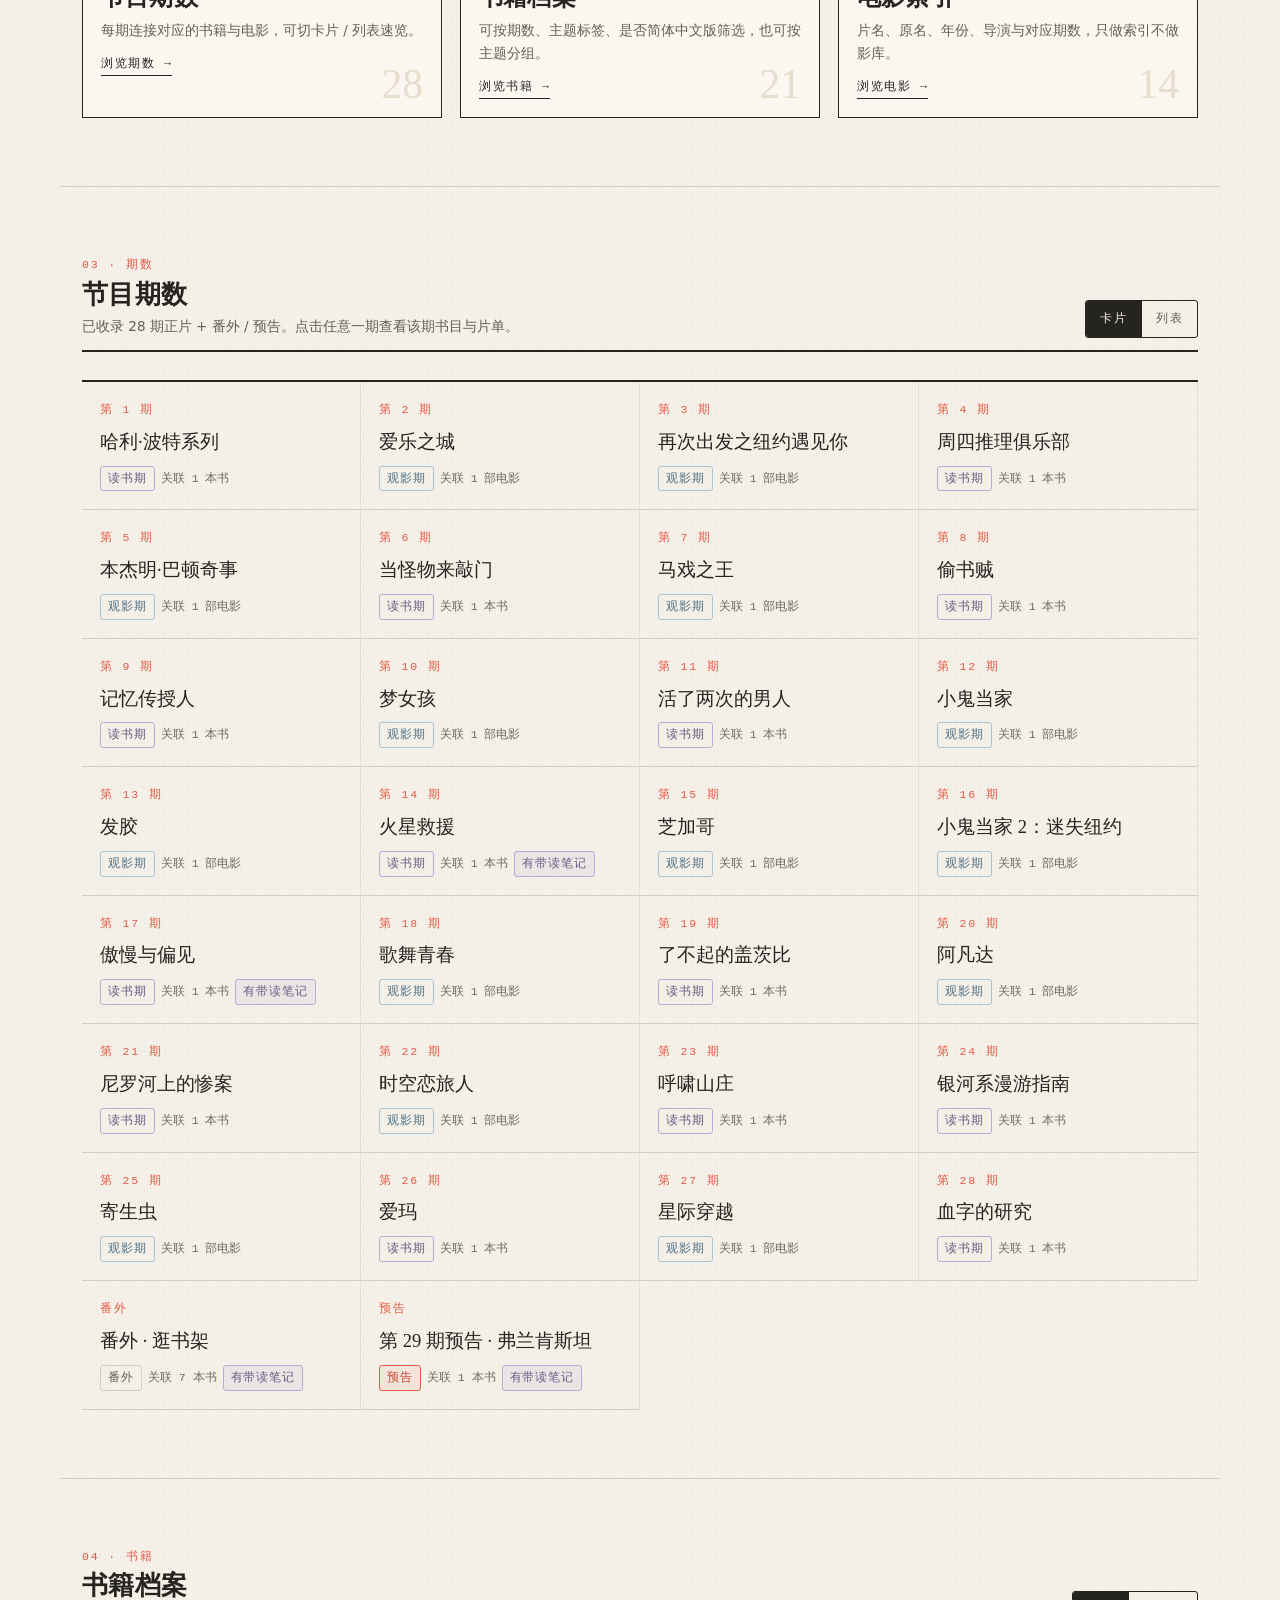
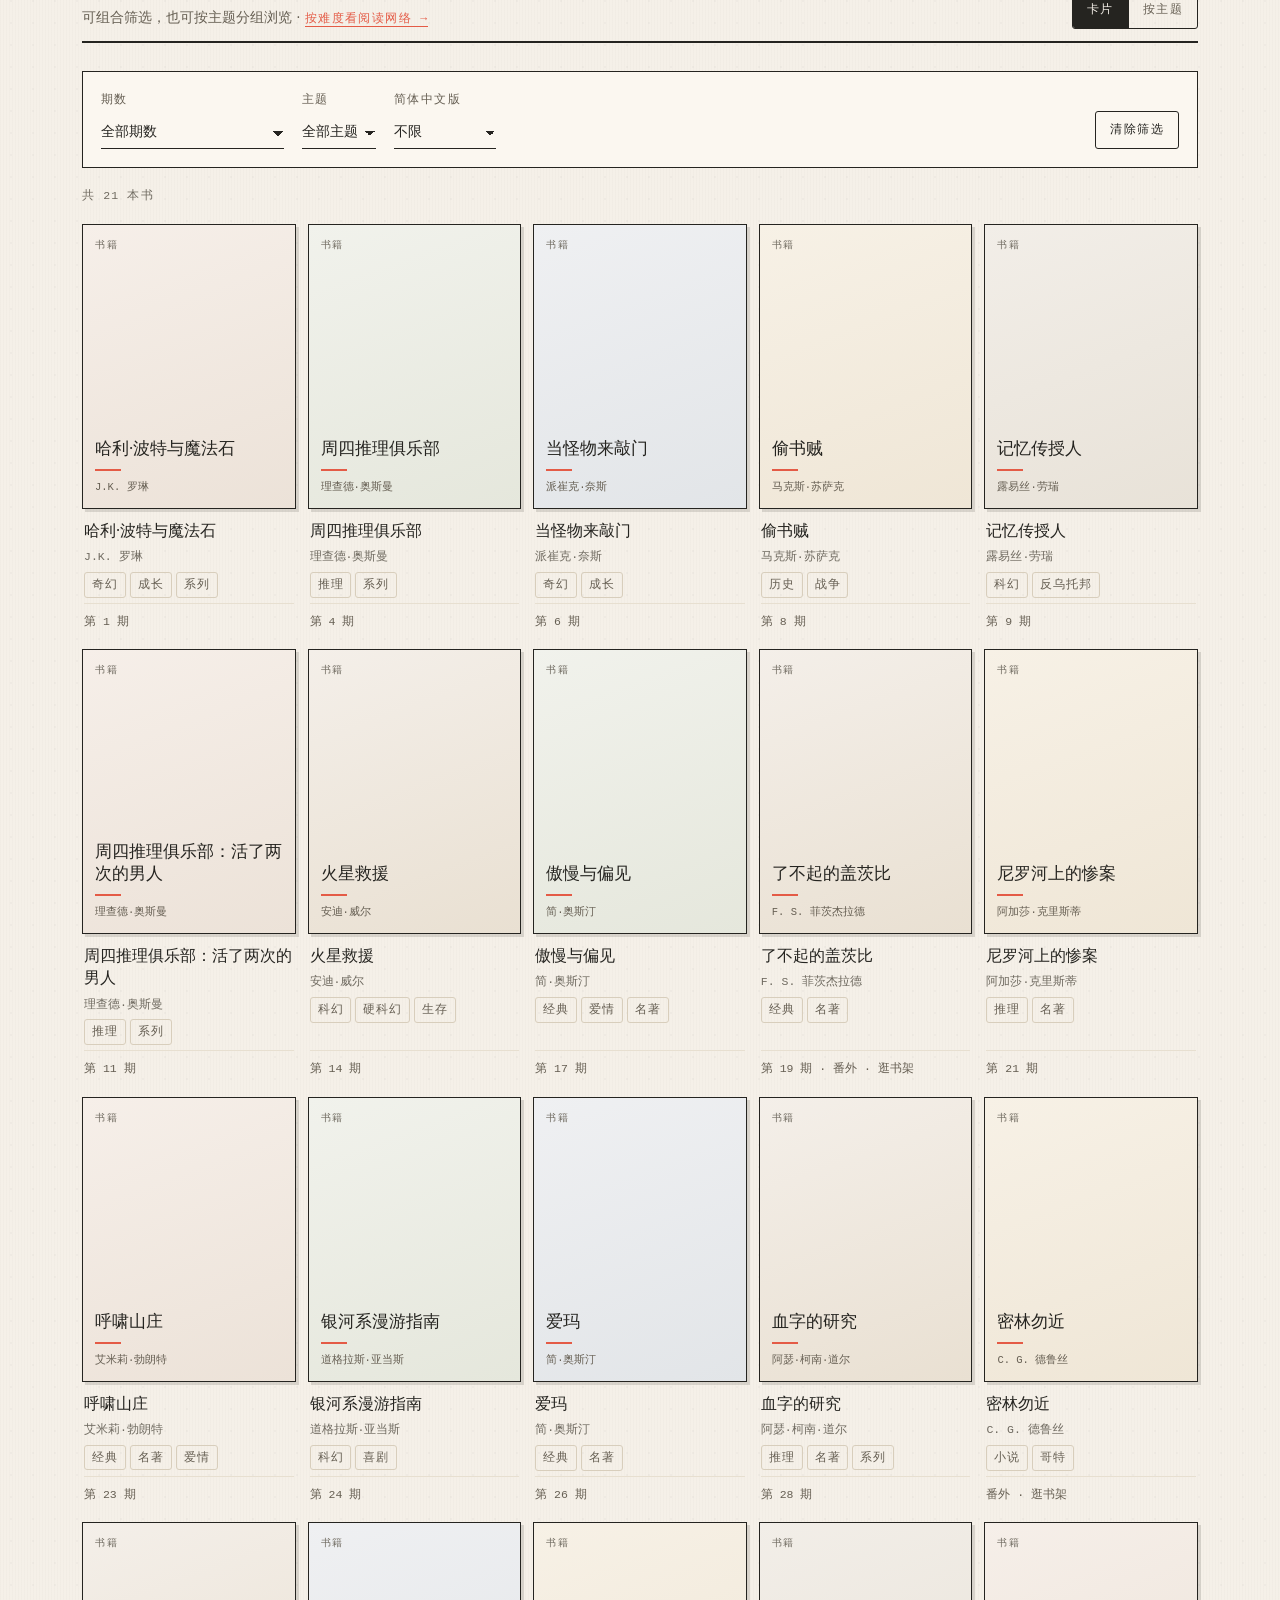
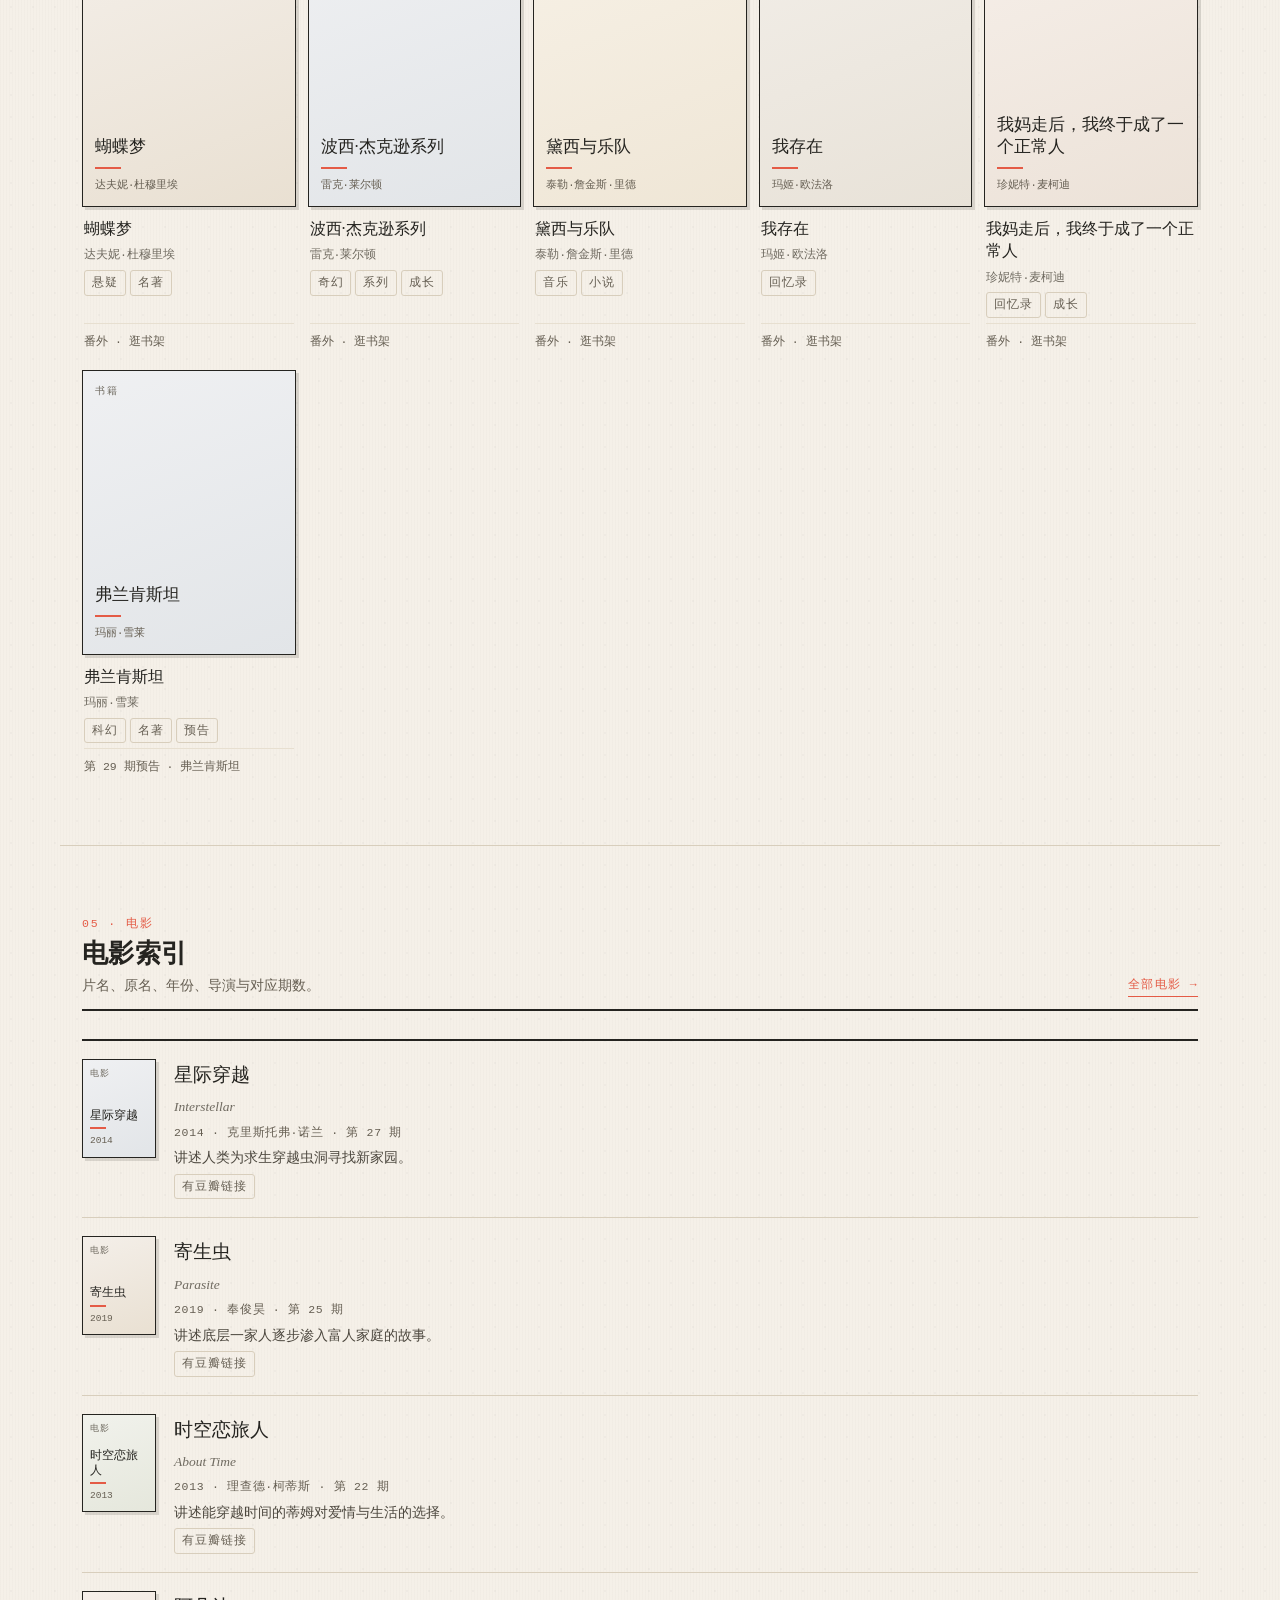
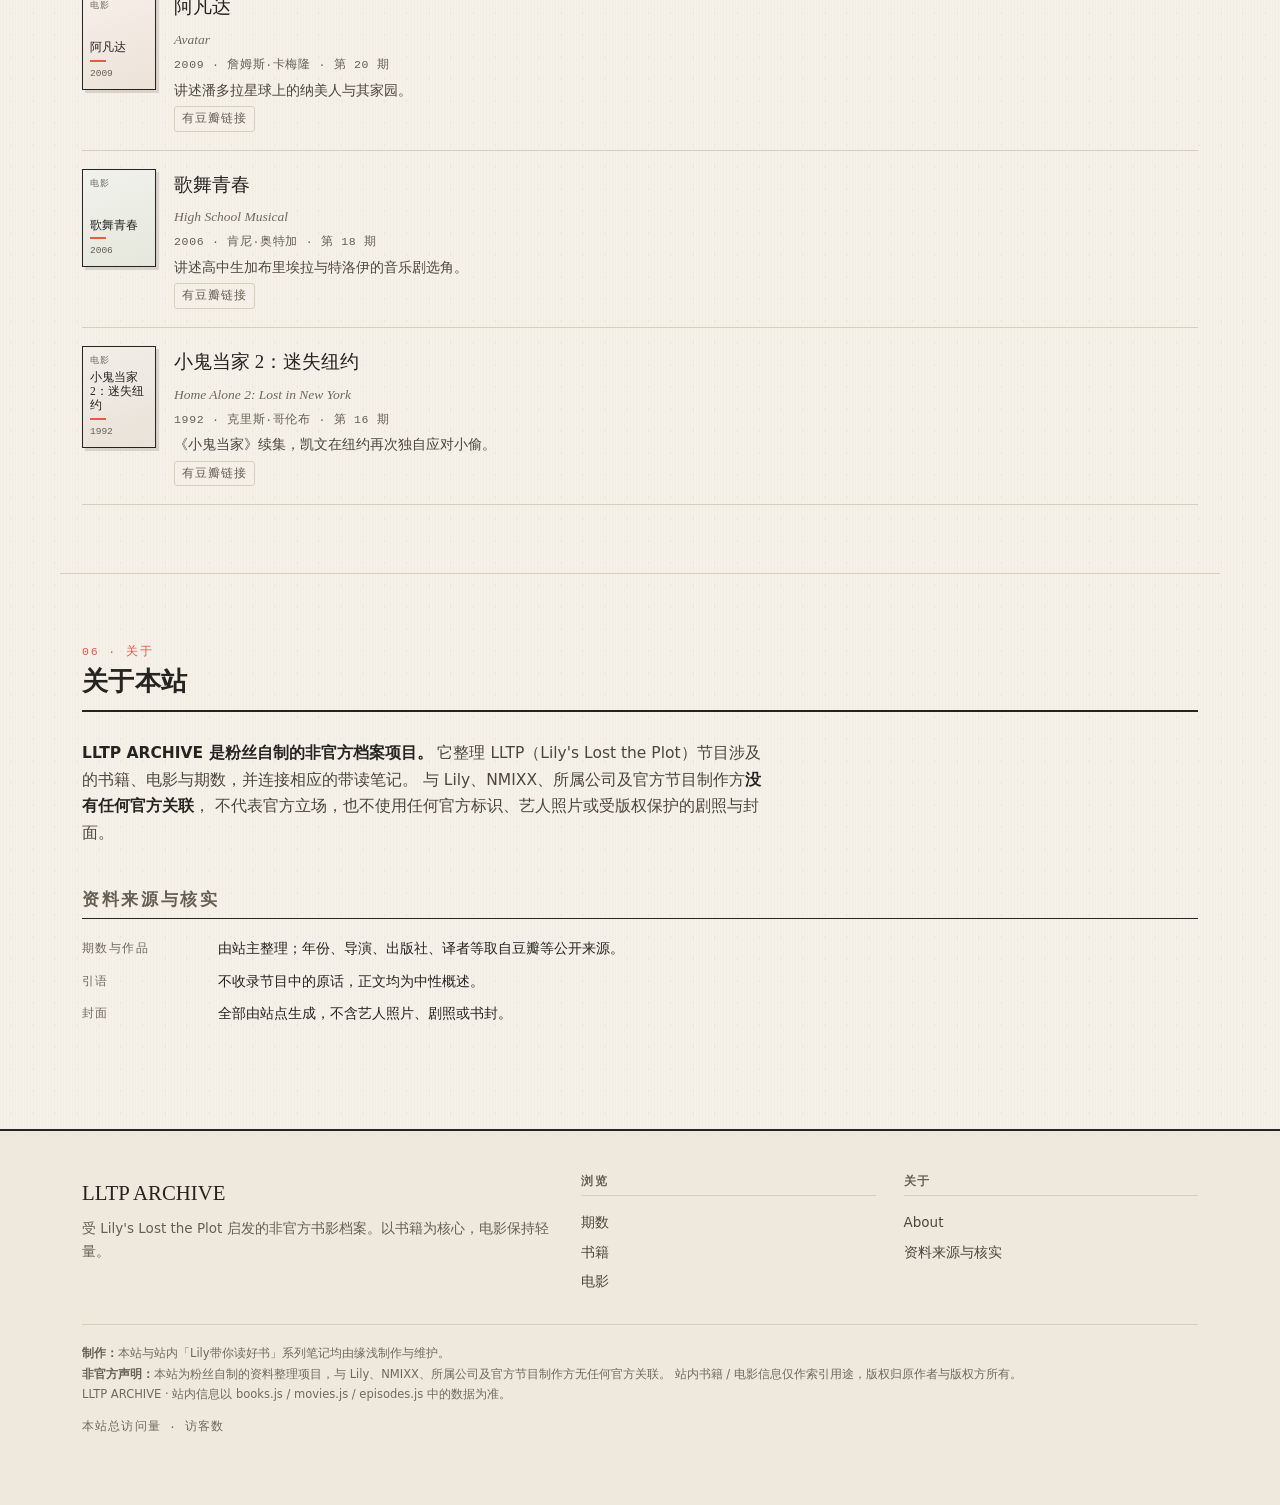
==== commit ce8c2054: "新增阅读网络页：按类型泳道与三档难度排列全部书籍，同类递进连线 + 跨类桥梁虚线；手机端降级为分组列表" ====
--- a/index.html
+++ b/index.html
@@ -27,6 +27,7 @@
     <nav class="mh-nav" aria-label="主导航">
       <a href="index.html#episodes" data-nav="episodes">期数</a>
       <a href="index.html#books" data-nav="books">书籍</a>
+      <a href="network.html" data-nav="network">路径</a>
       <a href="index.html#films" data-nav="films">电影</a>
       <a href="index.html#about" data-nav="about">关于</a>
     </nav>
@@ -163,7 +164,7 @@
         <div>
           <span class="sh-no">04 · 书籍</span>
           <h2>书籍档案</h2>
-          <div class="sub">可组合筛选，也可按主题分组浏览。</div>
+          <div class="sub">可组合筛选，也可按主题分组浏览 · <a class="link" href="network.html">按难度看阅读网络 →</a></div>
         </div>
         <div class="view-toggle" role="group" aria-label="切换书籍显示方式">
           <button class="view-btn book-view-btn active" data-view="grid" type="button" aria-pressed="true">卡片</button>
--- a/style.css
+++ b/style.css
@@ -25,8 +25,8 @@
   --card:       #FBF7F0;
   --ink:        #252420;
   --ink-2:      #4C473E;
-  --ink-3:      #7C7568;
-  --ink-4:      #A79F90;
+  --ink-3:      #665F53;
+  --ink-4:      #6F6A60;
 
   /* Rules */
   --rule:       #D8CEBC;
@@ -62,16 +62,11 @@
 
   /* Form */
   --radius:    3px;
-  --radius-lg: 5px;
   --hair:      1px;
 
   /* Motion */
   --dur: .26s;
   --ease: cubic-bezier(.22, .61, .36, 1);
-
-  /* Elevation (used only on the paper, never "glass") */
-  --shadow-1: 0 1px 0 rgba(37,36,32,.05);
-  --shadow-2: 0 18px 40px -26px rgba(37,36,32,.55);
 }
 
 /* ------------------------------ 1. Reset & base ------------------------- */
@@ -135,8 +130,6 @@
   color: var(--ink);
 }
 
-.rule-x { border-top: var(--hair) solid var(--rule); }
-
 /* 章节标题：编号 + 标题 + 说明，用一条粗线压住 */
 .section { padding: var(--sp-6) 0 0; }
 .section-head {
@@ -280,7 +273,6 @@
 .hero-en {
   font-family: var(--font-serif); font-style: italic;
   font-size: clamp(1.05rem, 2.3vw, 1.4rem); color: var(--ink-2);
-  border-left: 3px solid var(--acid); padding-left: 12px;
 }
 .hero-zh { margin-top: var(--sp-3); max-width: 46ch; color: var(--ink-2); }
 .hero-zh strong { color: var(--ink); }
@@ -482,10 +474,10 @@
 .count-note { font-family: var(--font-mono); font-size: var(--fs-meta); letter-spacing: .1em; color: var(--ink-4); margin-bottom: var(--sp-3); }
 
 /* 期数一览表 */
-.ep-table-wrap { display: none; }
+.ep-table-wrap { display: none; overflow-x: auto; -webkit-overflow-scrolling: touch; max-width: 100%; }
 #episodes.table-mode .ep-grid { display: none; }
 #episodes.table-mode .ep-table-wrap { display: block; }
-.ep-table { width: 100%; border-collapse: collapse; border-top: 2px solid var(--ink); }
+.ep-table { width: 100%; min-width: 460px; border-collapse: collapse; border-top: 2px solid var(--ink); }
 .ep-table th, .ep-table td { text-align: left; padding: 11px 12px; border-bottom: var(--hair) solid var(--rule-2); }
 .ep-table thead th {
   font-family: var(--font-mono); font-size: var(--fs-meta); letter-spacing: .14em;
@@ -690,6 +682,9 @@
   .xhs-qr-cap { font-size: var(--fs-sm); color: var(--ink-3); max-width: 32ch; }
 }
 
+/* 精选卡二维码：默认收起，点「手机扫码」才展开 */
+.sp-qr .xhs-qr[hidden] { display: none; }
+
 /* 微信 / QQ / 百度等内置浏览器会在提示条里说明：这些环境可能拦截跳转 */
 .xhs-tip {
   flex: 1 0 100%; margin-top: 6px; padding: 9px 11px;
@@ -804,6 +799,7 @@
 
   .ep-table .col-orig { display: none; }
   .ep-table .c-ep { width: 60px; }
+  .sp-qr { display: none; } /* 手机端已能直接点链接进 App，不需要扫码 */
 
   .movie-card { grid-template-columns: 58px 1fr; gap: var(--sp-2); }
   .m-poster { width: 58px; padding: 5px; }
@@ -841,5 +837,38 @@
   background: transparent; color: var(--paper); padding: 0;
 }
 .notice-close:hover { background: rgba(245,240,232,.16); }
-.notice-link { margin-left: auto; }
+
+/* ------------------------- 阅读网络（network.html） ------------------------ */
+#netRoot { margin-top: var(--sp-3); }
+.net-svg { display: block; width: 100%; height: auto; }
+.net-col-label { font-family: var(--font-mono); font-size: 13px; letter-spacing: .16em; fill: var(--ink-3); }
+.net-lane-label { font-family: var(--font-serif); font-size: 20px; font-weight: 600; fill: var(--ink); }
+.net-row-rule { stroke: var(--rule-2); stroke-width: 1; }
+.net-book text { font-family: var(--font-serif); font-size: 19px; fill: var(--ink-2); }
+.net-book:hover text { fill: var(--vermilion); }
+.net-dot { fill: var(--ink-3); }
+.net-dot--entry { fill: var(--vermilion); }
+.net-dot--step { fill: var(--ink-3); }
+.net-dot--challenge { fill: var(--ink); }
+.net-link { fill: none; stroke: var(--ink-3); stroke-width: 1; opacity: .35; }
+.net-bridge { fill: none; stroke: var(--vermilion); stroke-width: 1.2; stroke-dasharray: 4 5; opacity: .6; }
+.net-note { font-size: var(--fs-sm); color: var(--ink-3); margin-top: var(--sp-3); max-width: 62ch; }
+
+/* 手机端不做缩小版连线图，改成按类型分组的列表 */
+.net-list { display: none; }
+.net-lane { padding: 18px 0; border-top: var(--hair) solid var(--rule-2); }
+.net-lane h3 { font-family: var(--font-serif); font-size: 1.1rem; margin-bottom: 6px; }
+.net-tier { display: flex; gap: 10px; padding: 5px 0; align-items: baseline; }
+.net-tier-name {
+  font-family: var(--font-mono); font-size: var(--fs-meta); letter-spacing: .1em;
+  color: var(--vermilion); width: 38px; flex: none;
+}
+.net-tier-items { display: flex; flex-wrap: wrap; gap: 4px 14px; }
+.net-tier-items a { color: var(--ink-2); font-size: var(--fs-sm); }
+.net-tier-items a:hover { color: var(--vermilion); }
+
+@media (max-width: 720px) {
+  .net-svg { display: none; }
+  .net-list { display: block; }
+}
 .notice-close + * { margin-left: 0; }
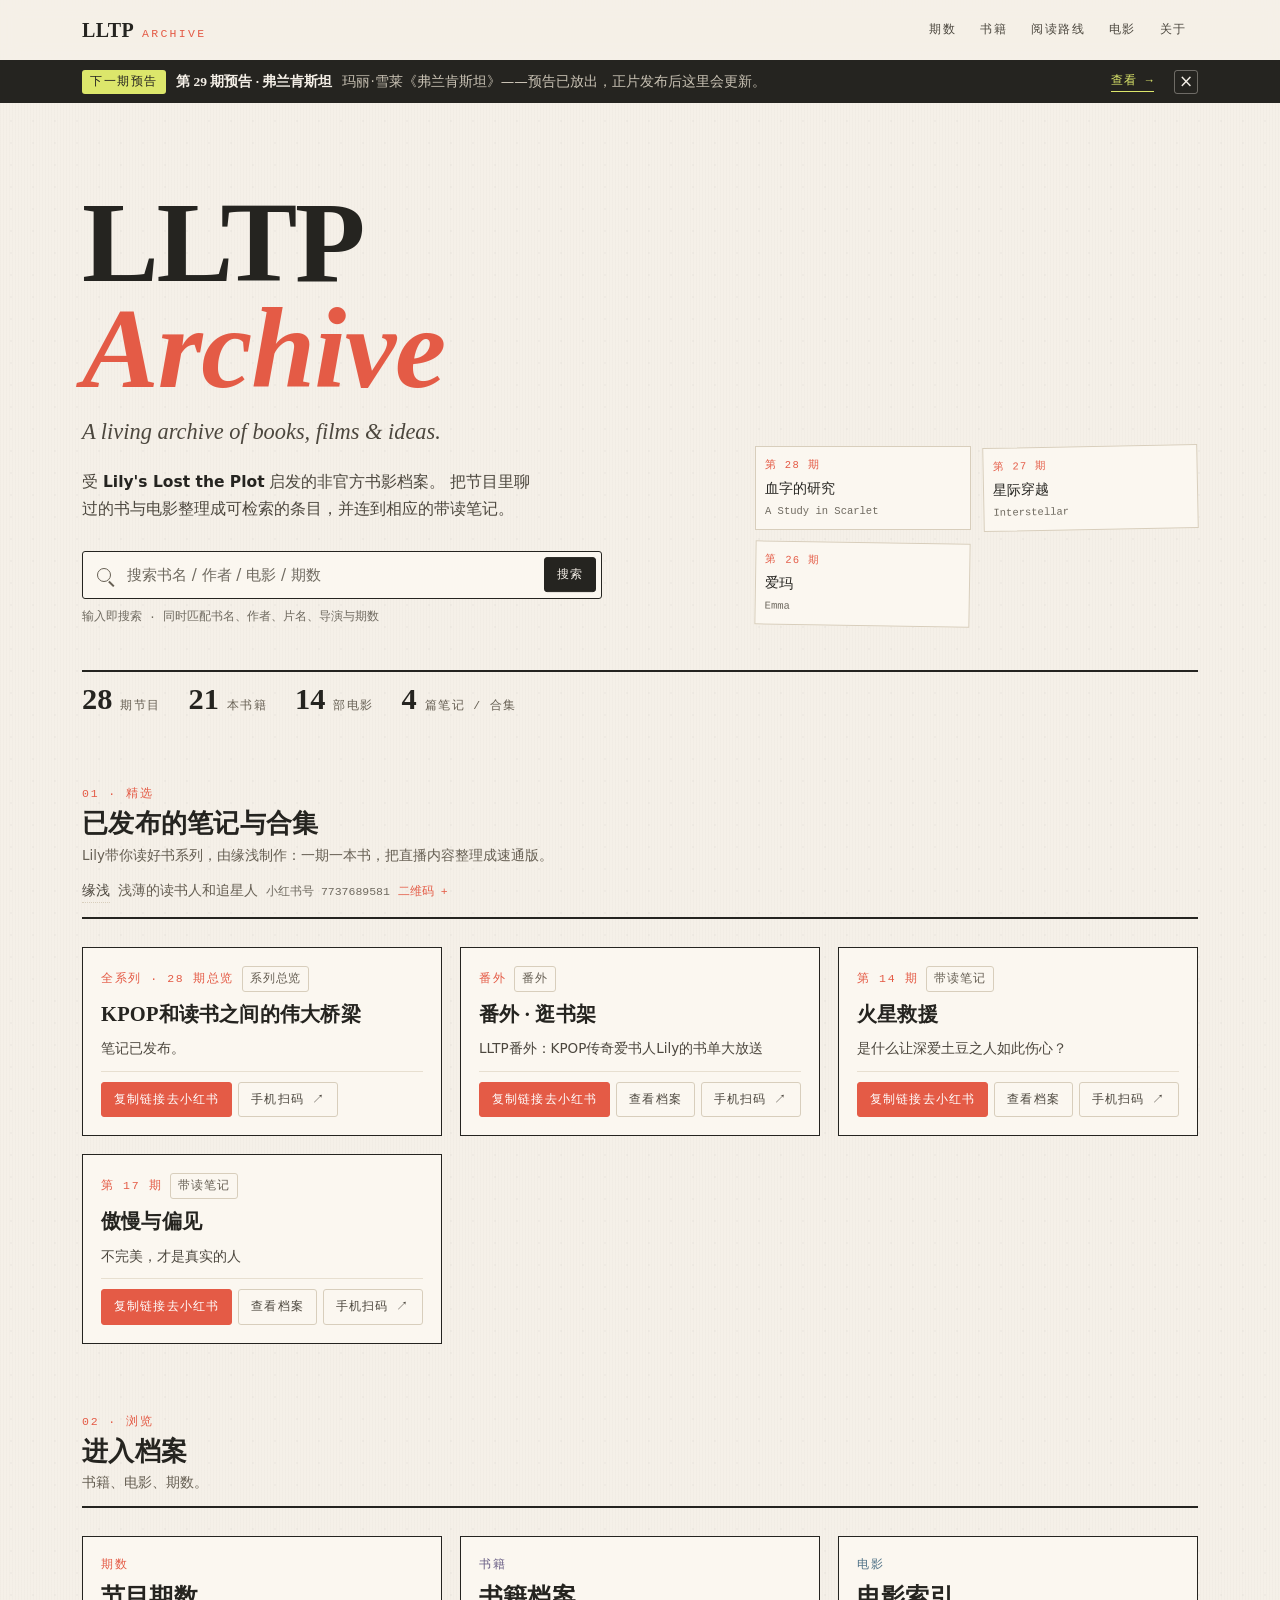
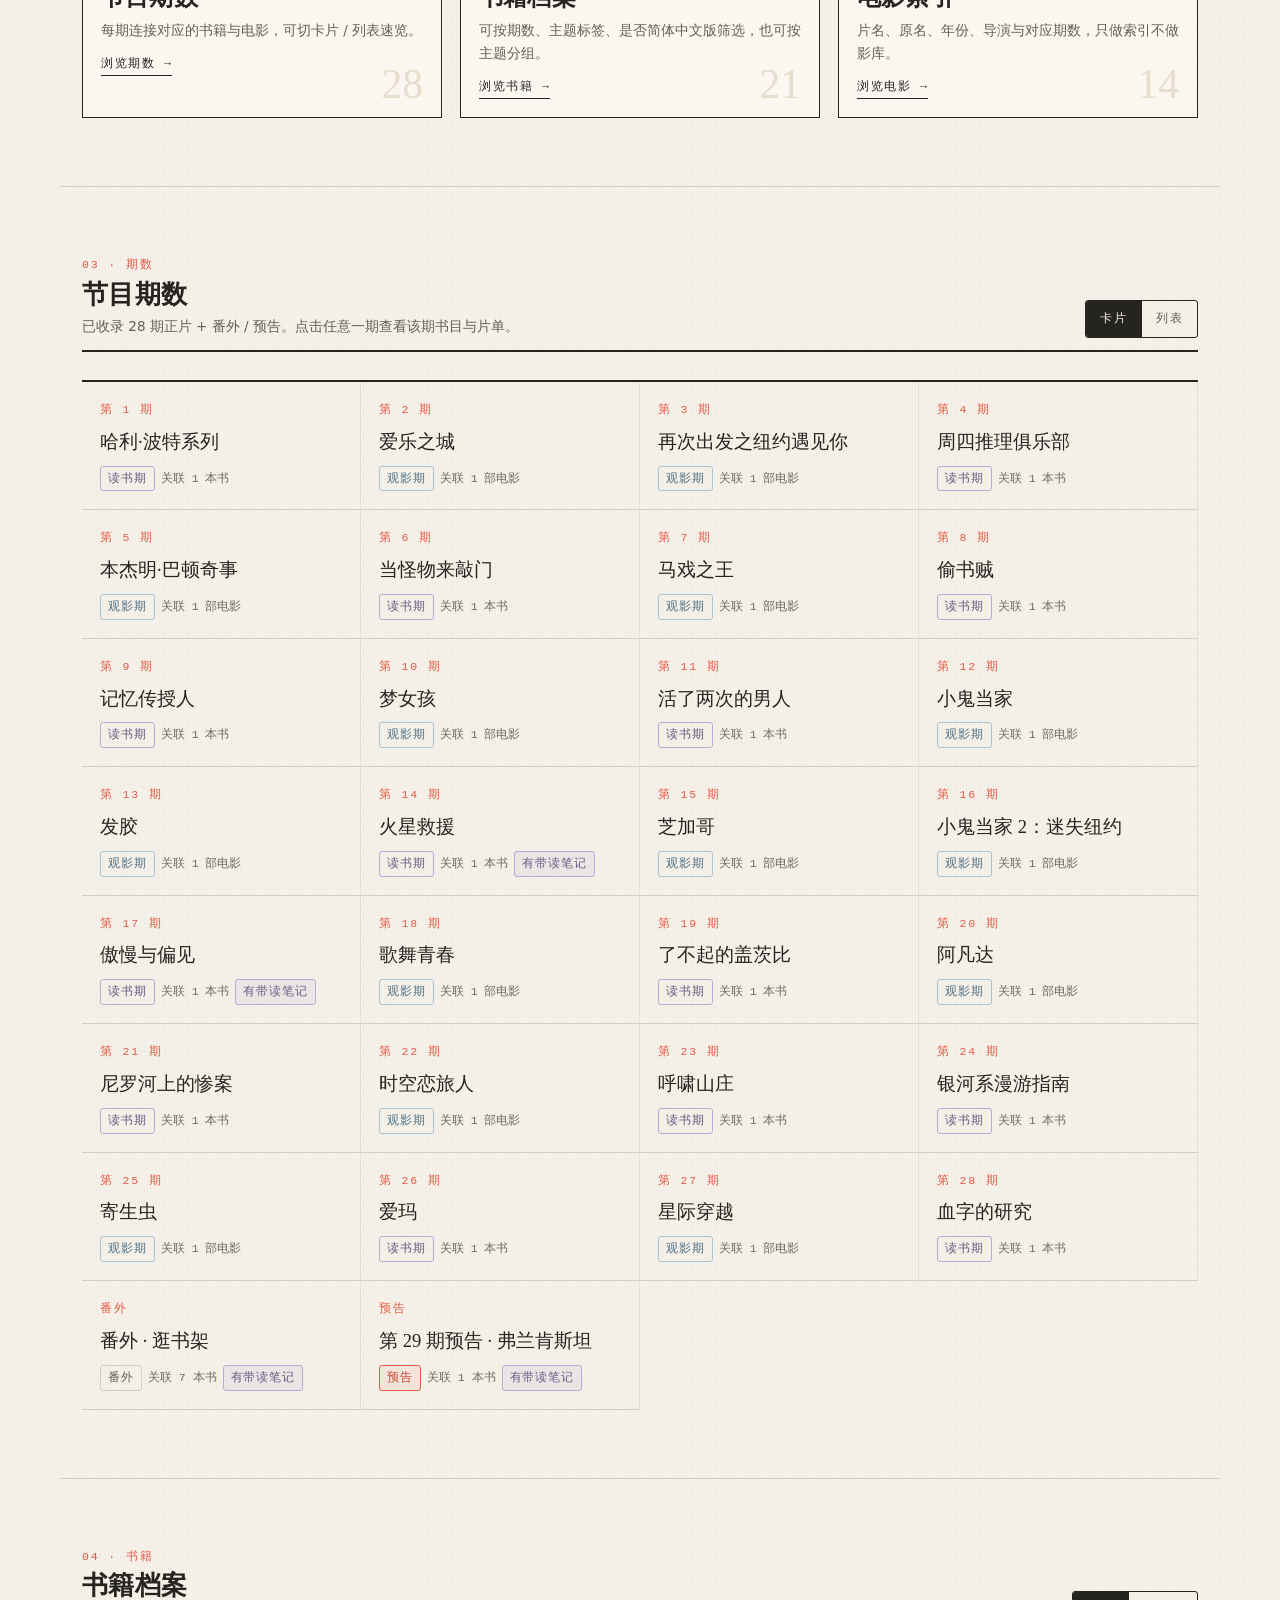
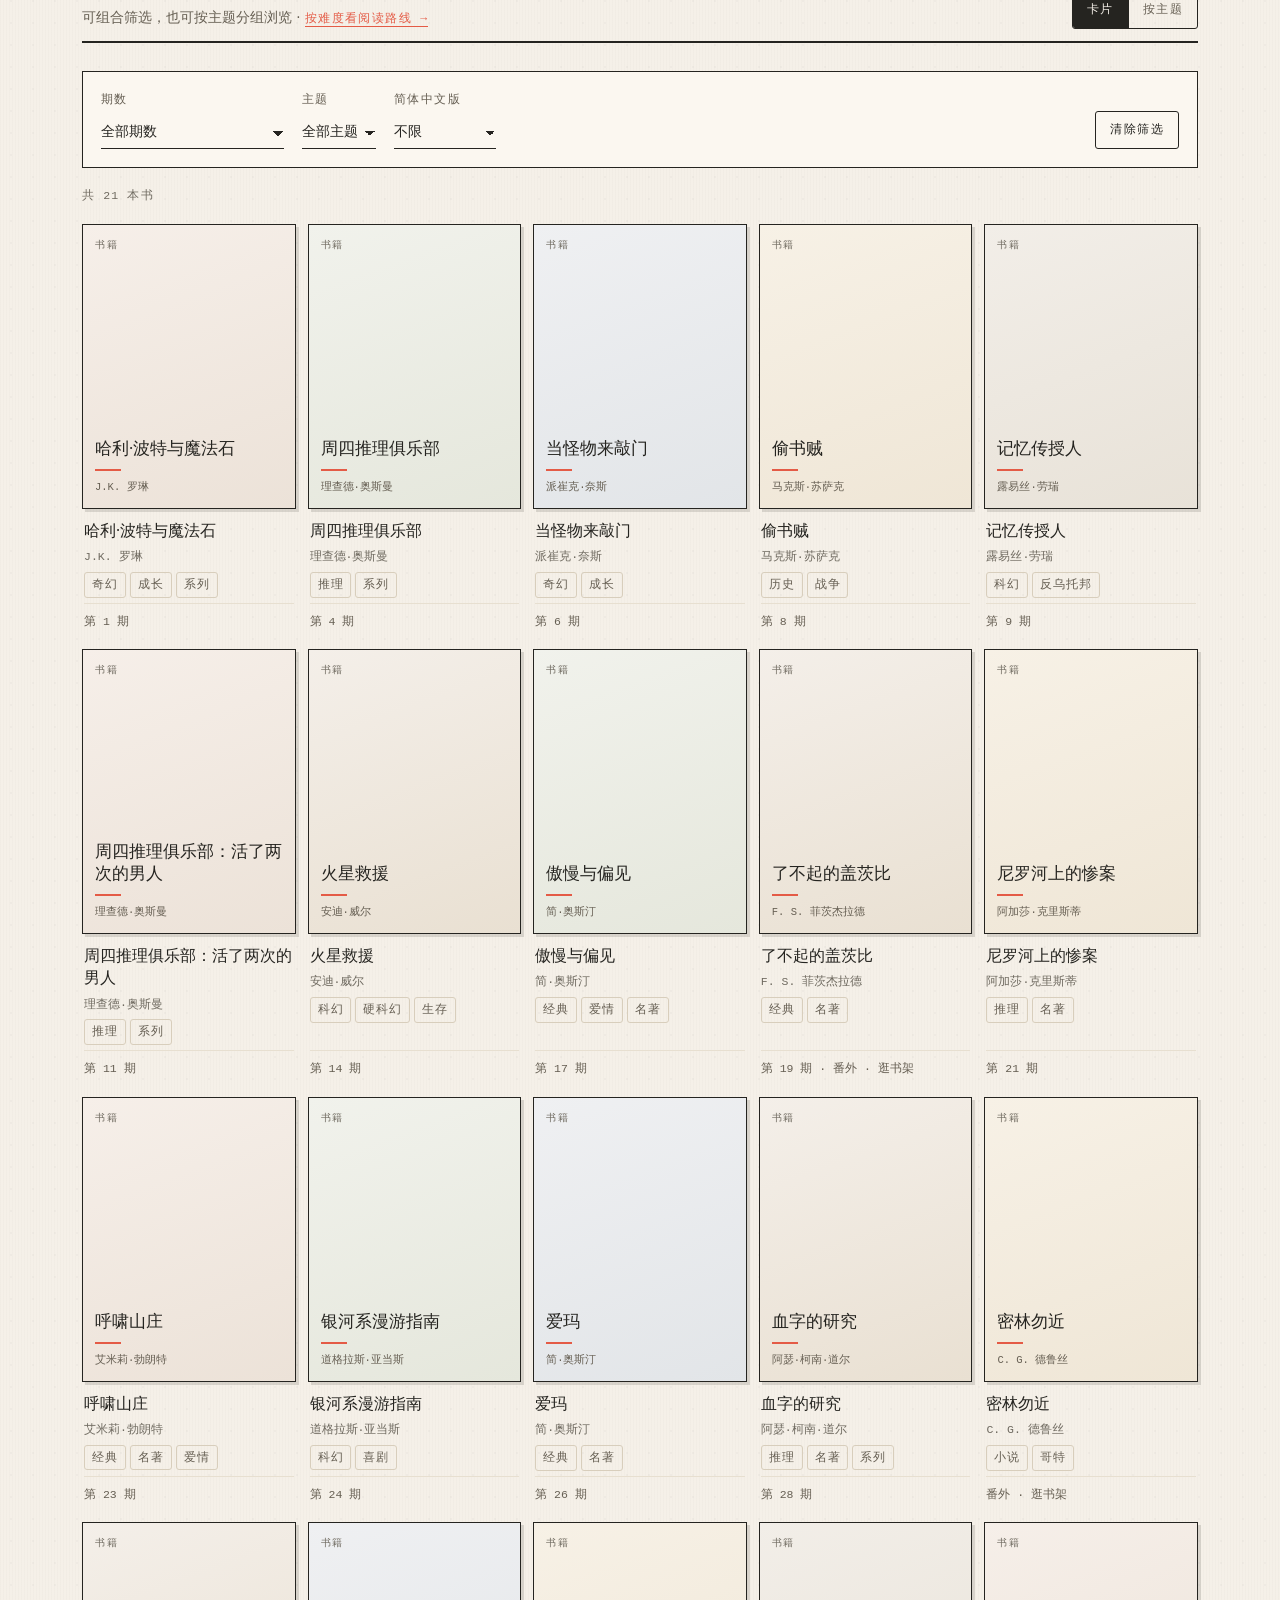
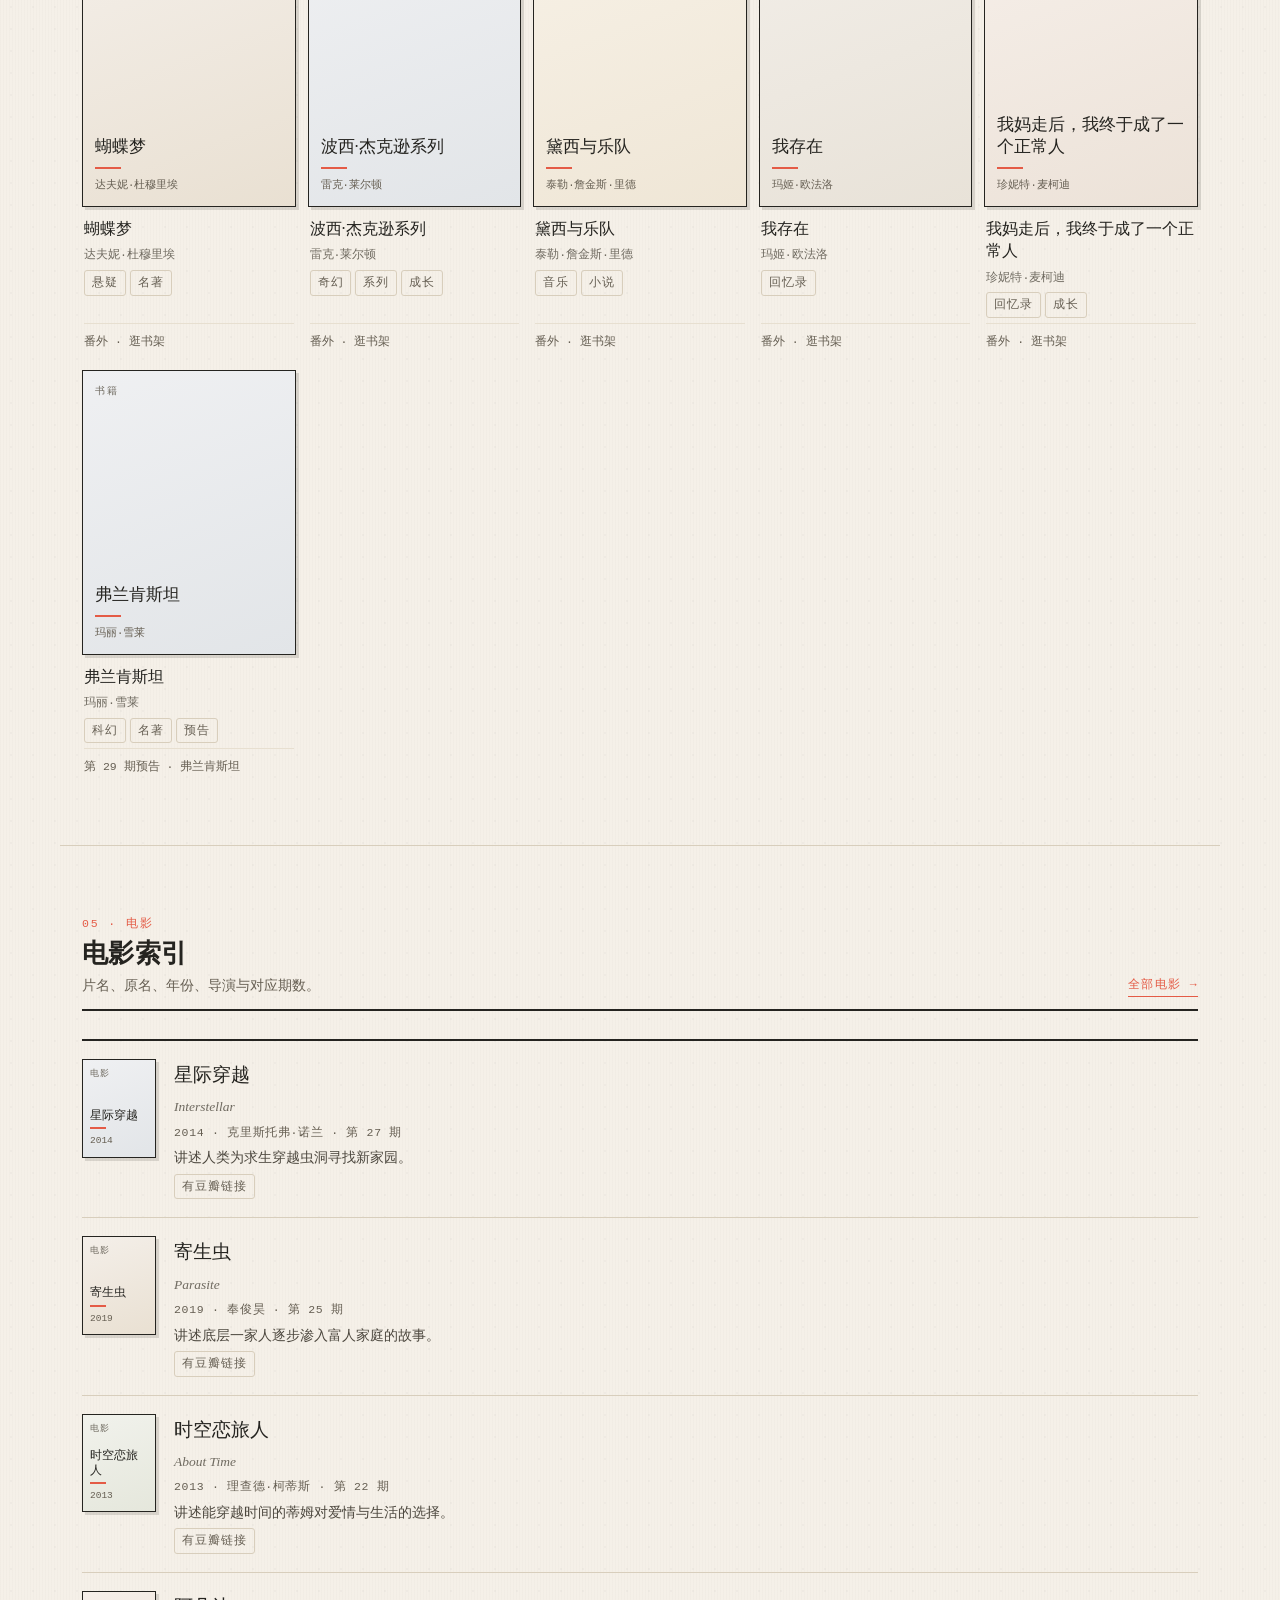
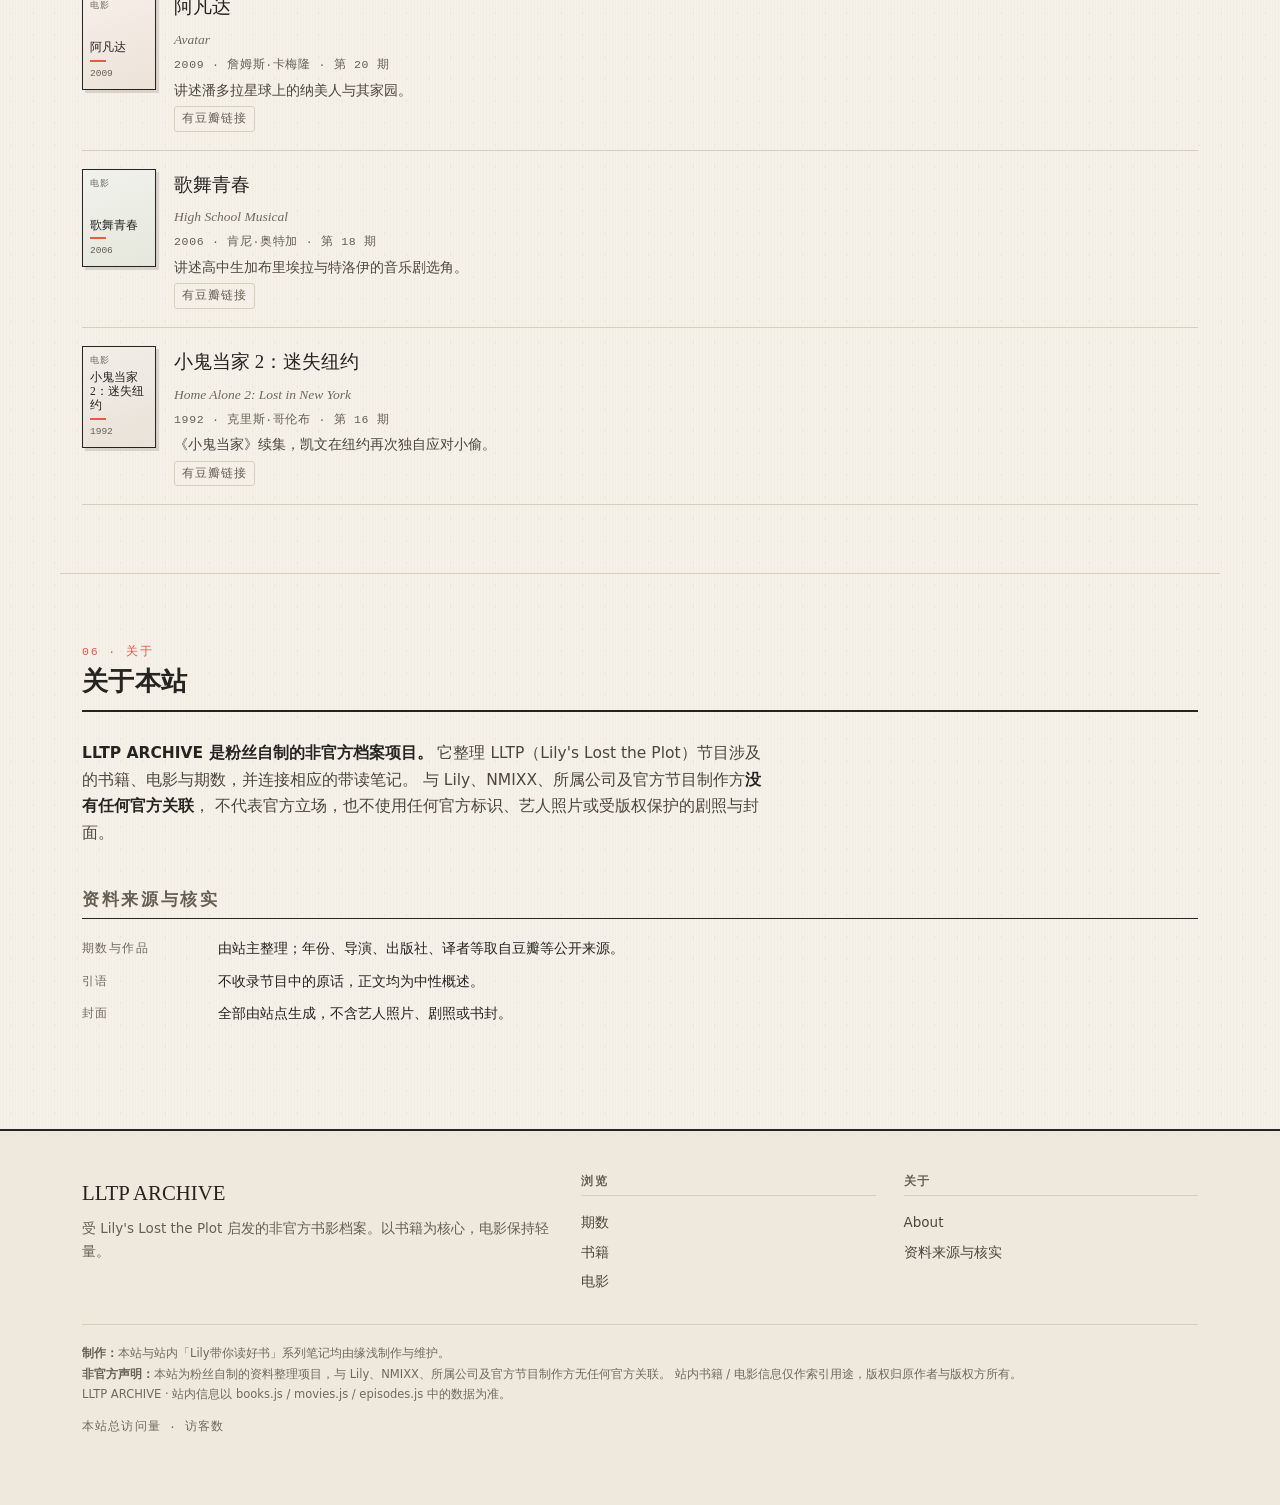
==== commit 6945b80a: "阅读路线：重排难度分档（同系列同档、科幻入门换记忆传授人），导航与页面统一改名阅读路线；手机端改为短路径 + 跨类引用行，去掉长虚线与多余刻痕" ====
--- a/index.html
+++ b/index.html
@@ -27,7 +27,7 @@
     <nav class="mh-nav" aria-label="主导航">
       <a href="index.html#episodes" data-nav="episodes">期数</a>
       <a href="index.html#books" data-nav="books">书籍</a>
-      <a href="network.html" data-nav="network">路径</a>
+      <a href="network.html" data-nav="network">阅读路线</a>
       <a href="index.html#films" data-nav="films">电影</a>
       <a href="index.html#about" data-nav="about">关于</a>
     </nav>
@@ -164,7 +164,7 @@
         <div>
           <span class="sh-no">04 · 书籍</span>
           <h2>书籍档案</h2>
-          <div class="sub">可组合筛选，也可按主题分组浏览 · <a class="link" href="network.html">按难度看阅读网络 →</a></div>
+          <div class="sub">可组合筛选，也可按主题分组浏览 · <a class="link" href="network.html">按难度看阅读路线 →</a></div>
         </div>
         <div class="view-toggle" role="group" aria-label="切换书籍显示方式">
           <button class="view-btn book-view-btn active" data-view="grid" type="button" aria-pressed="true">卡片</button>
--- a/style.css
+++ b/style.css
@@ -854,18 +854,31 @@
 .net-bridge { fill: none; stroke: var(--vermilion); stroke-width: 1.2; stroke-dasharray: 4 5; opacity: .6; }
 .net-note { font-size: var(--fs-sm); color: var(--ink-3); margin-top: var(--sp-3); max-width: 62ch; }
 
-/* 手机端不做缩小版连线图，改成按类型分组的列表 */
+/* 手机端不做缩小版连线图，改成按类型走的竖向路径 */
 .net-list { display: none; }
-.net-lane { padding: 18px 0; border-top: var(--hair) solid var(--rule-2); }
-.net-lane h3 { font-family: var(--font-serif); font-size: 1.1rem; margin-bottom: 6px; }
-.net-tier { display: flex; gap: 10px; padding: 5px 0; align-items: baseline; }
-.net-tier-name {
-  font-family: var(--font-mono); font-size: var(--fs-meta); letter-spacing: .1em;
-  color: var(--vermilion); width: 38px; flex: none;
-}
-.net-tier-items { display: flex; flex-wrap: wrap; gap: 4px 14px; }
-.net-tier-items a { color: var(--ink-2); font-size: var(--fs-sm); }
-.net-tier-items a:hover { color: var(--vermilion); }
+.mlane { margin-bottom: 40px; }
+.mlane h3 { font-family: var(--font-serif); font-size: 1.24rem; font-weight: 600; margin: 0 0 12px; color: var(--ink); }
+.mtier { position: relative; padding-left: 28px; }
+.mtier-name {
+  position: relative;
+  font-family: var(--font-mono); font-size: 12px; letter-spacing: .12em;
+  color: var(--ink-3); padding: 4px 0 2px;
+}
+.mtier-name::before {
+  content: ""; position: absolute; left: -28px; top: 9px;
+  width: 9px; height: 9px; border-radius: 50%; background: var(--ink-3);
+}
+.mtier--entry .mtier-name::before { background: var(--vermilion); }
+.mtier--challenge .mtier-name::before { background: var(--ink); }
+.mbook {
+  display: flex; align-items: center; justify-content: space-between; gap: 14px;
+  min-height: 50px; font-size: 16px; color: var(--ink); text-decoration: none;
+  border-bottom: var(--hair) solid var(--rule-2);
+}
+.mbook:active { color: var(--vermilion); }
+.mbook--ref { color: var(--ink-3); border-bottom-style: dashed; }
+.mbook--ref:active { color: var(--vermilion); }
+.mbook-arrow { flex: none; color: var(--ink-4); font-size: 14px; }
 
 @media (max-width: 720px) {
   .net-svg { display: none; }
